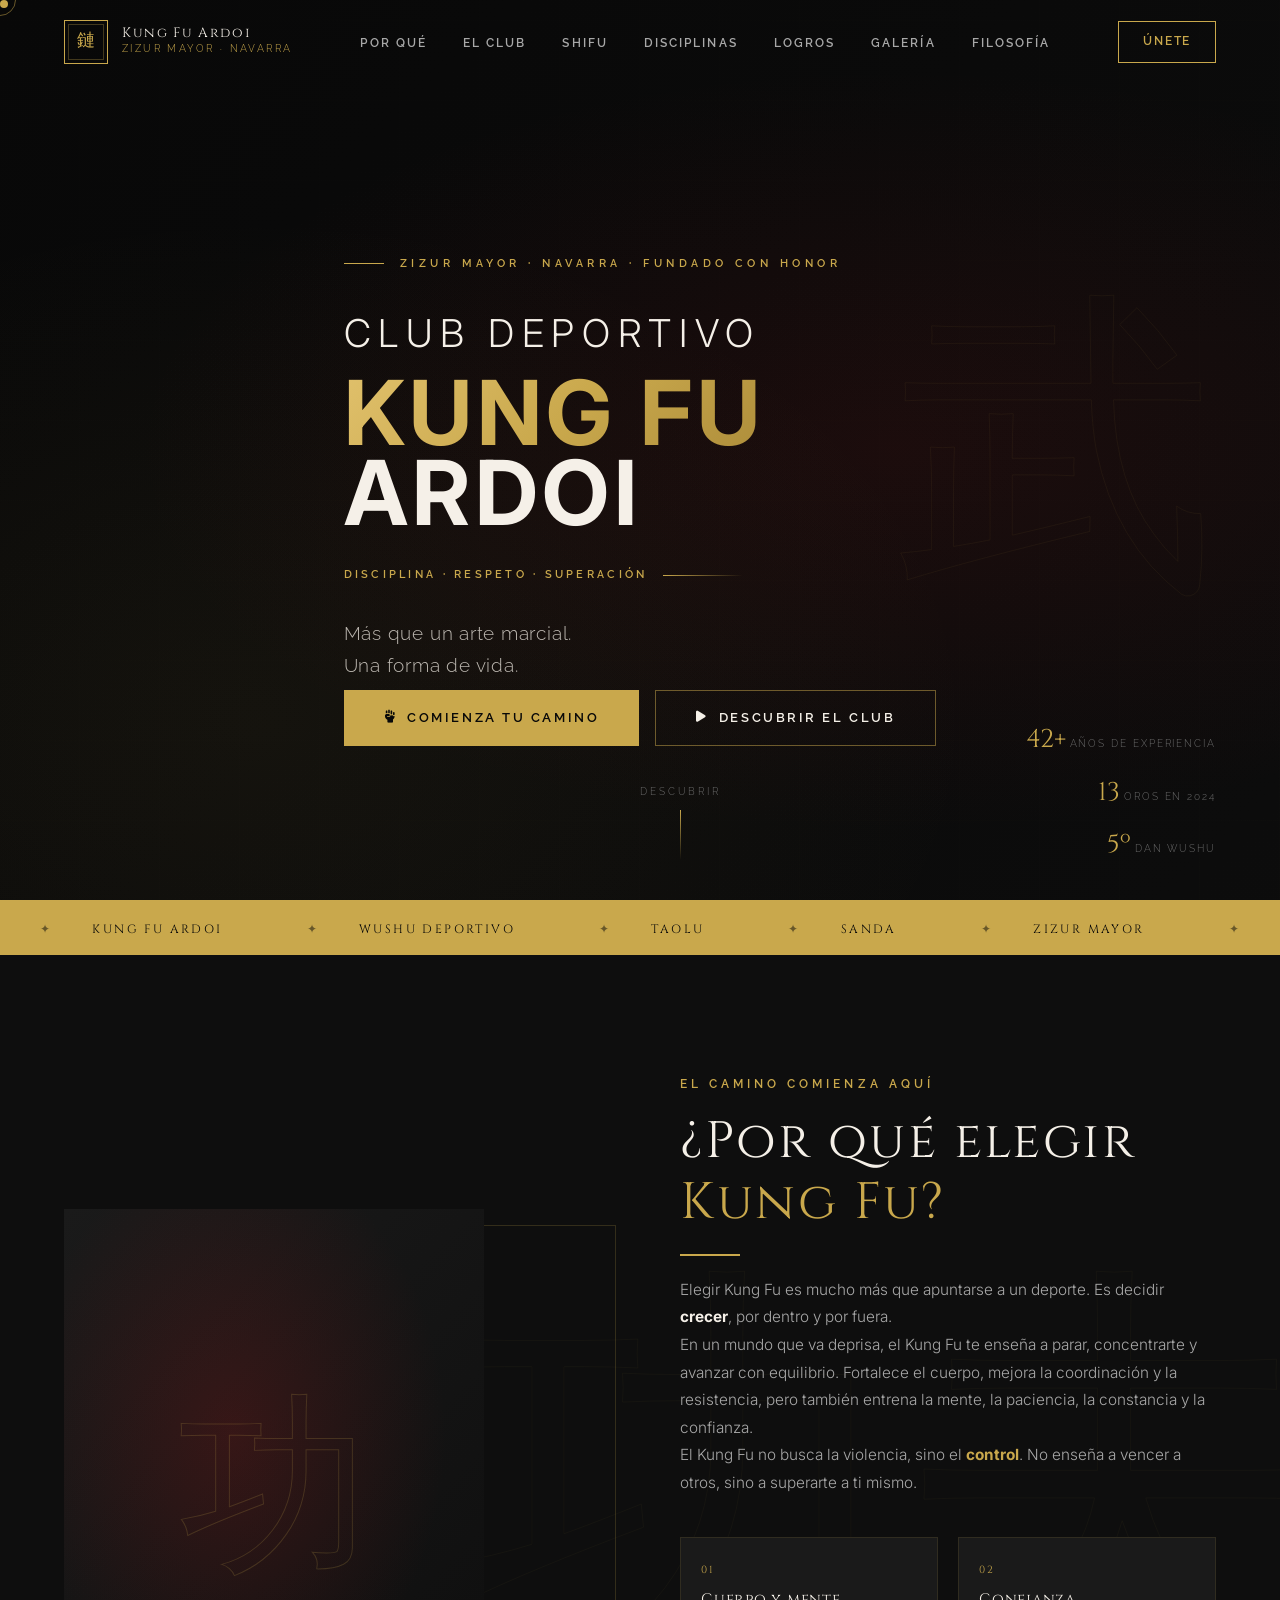
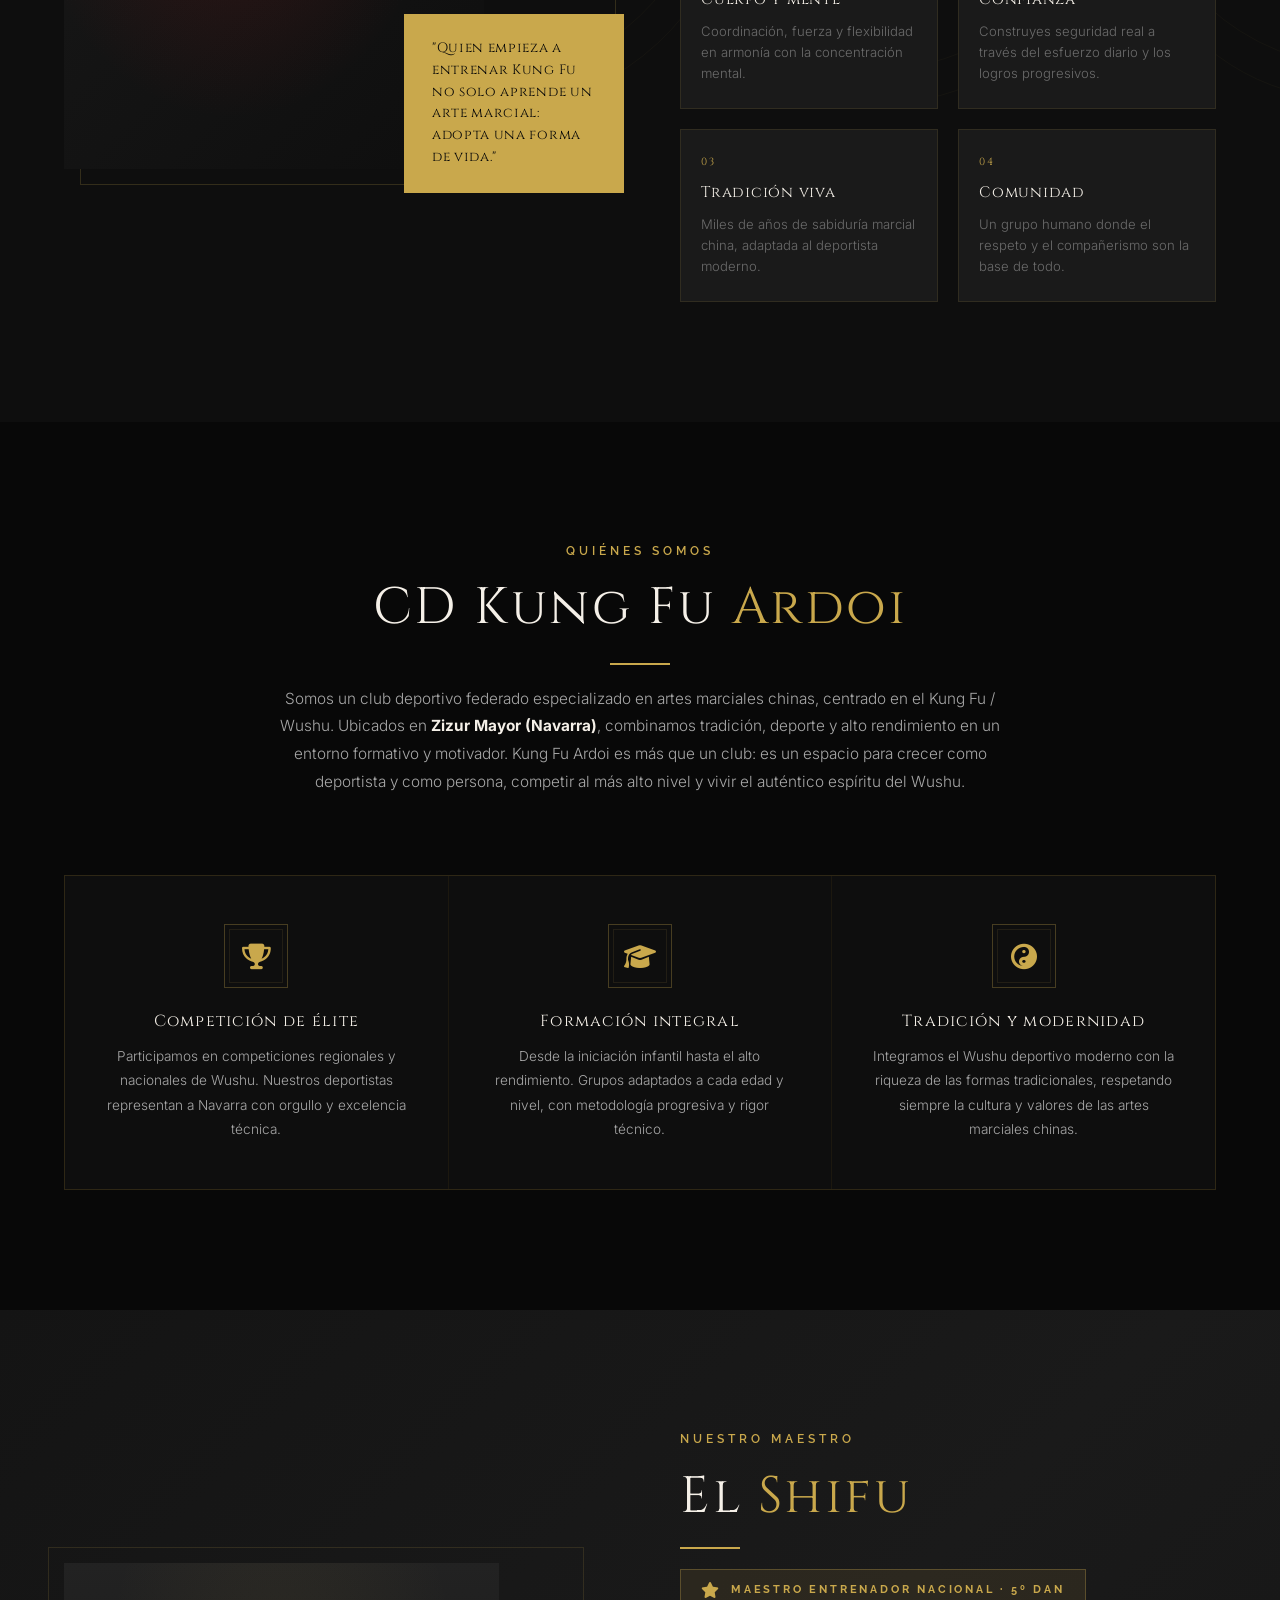
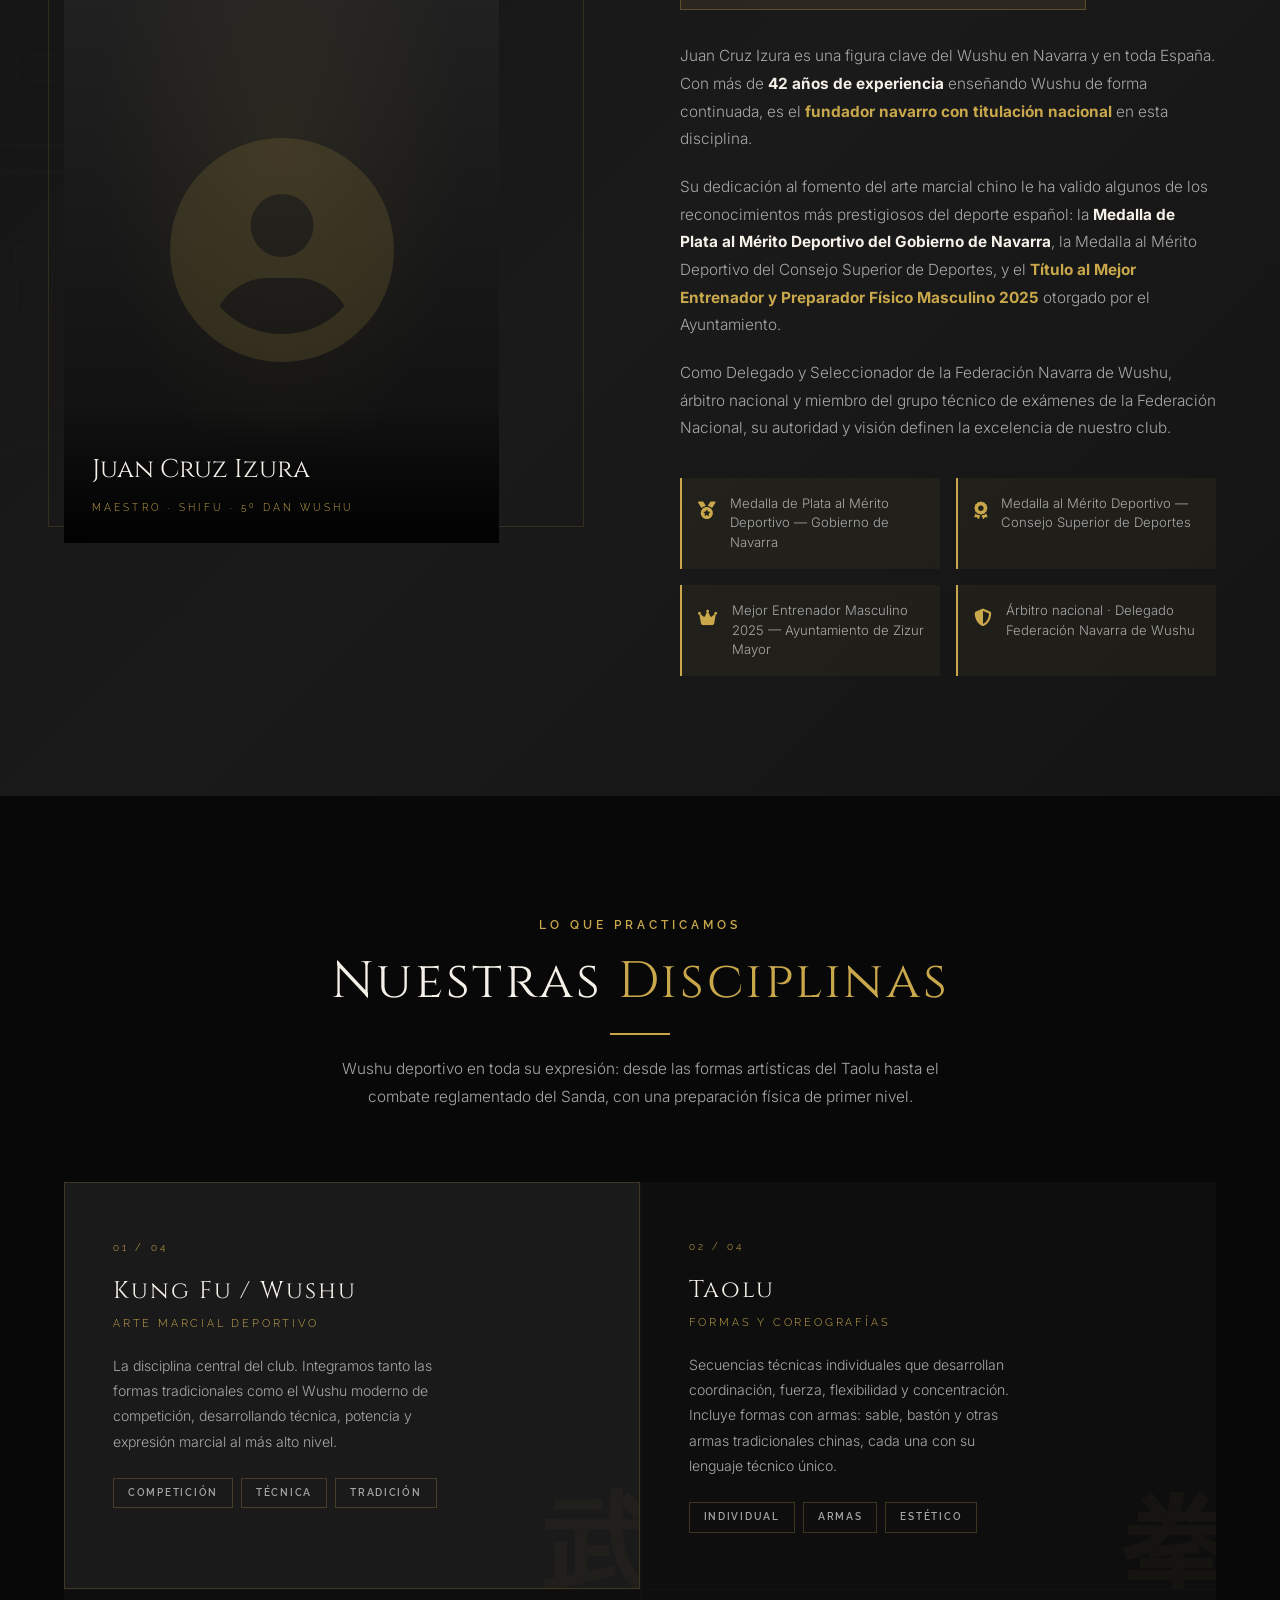
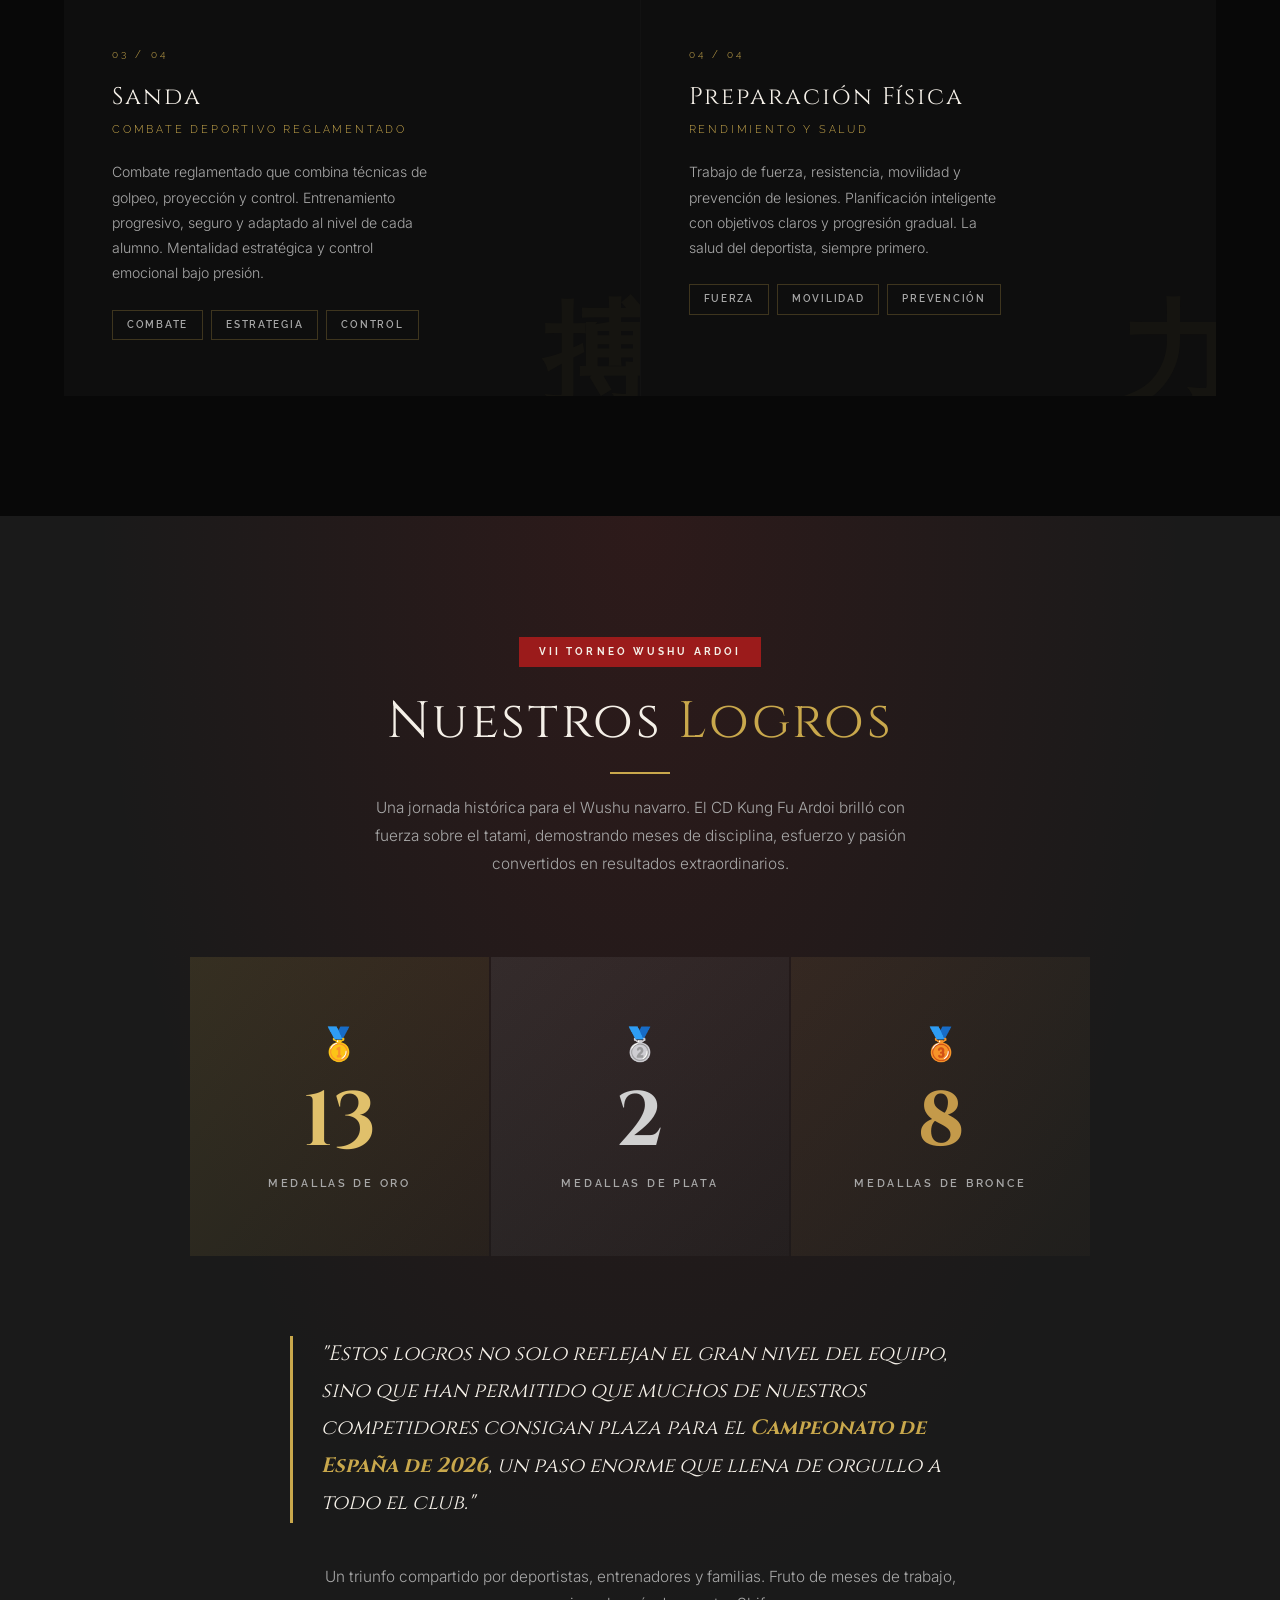
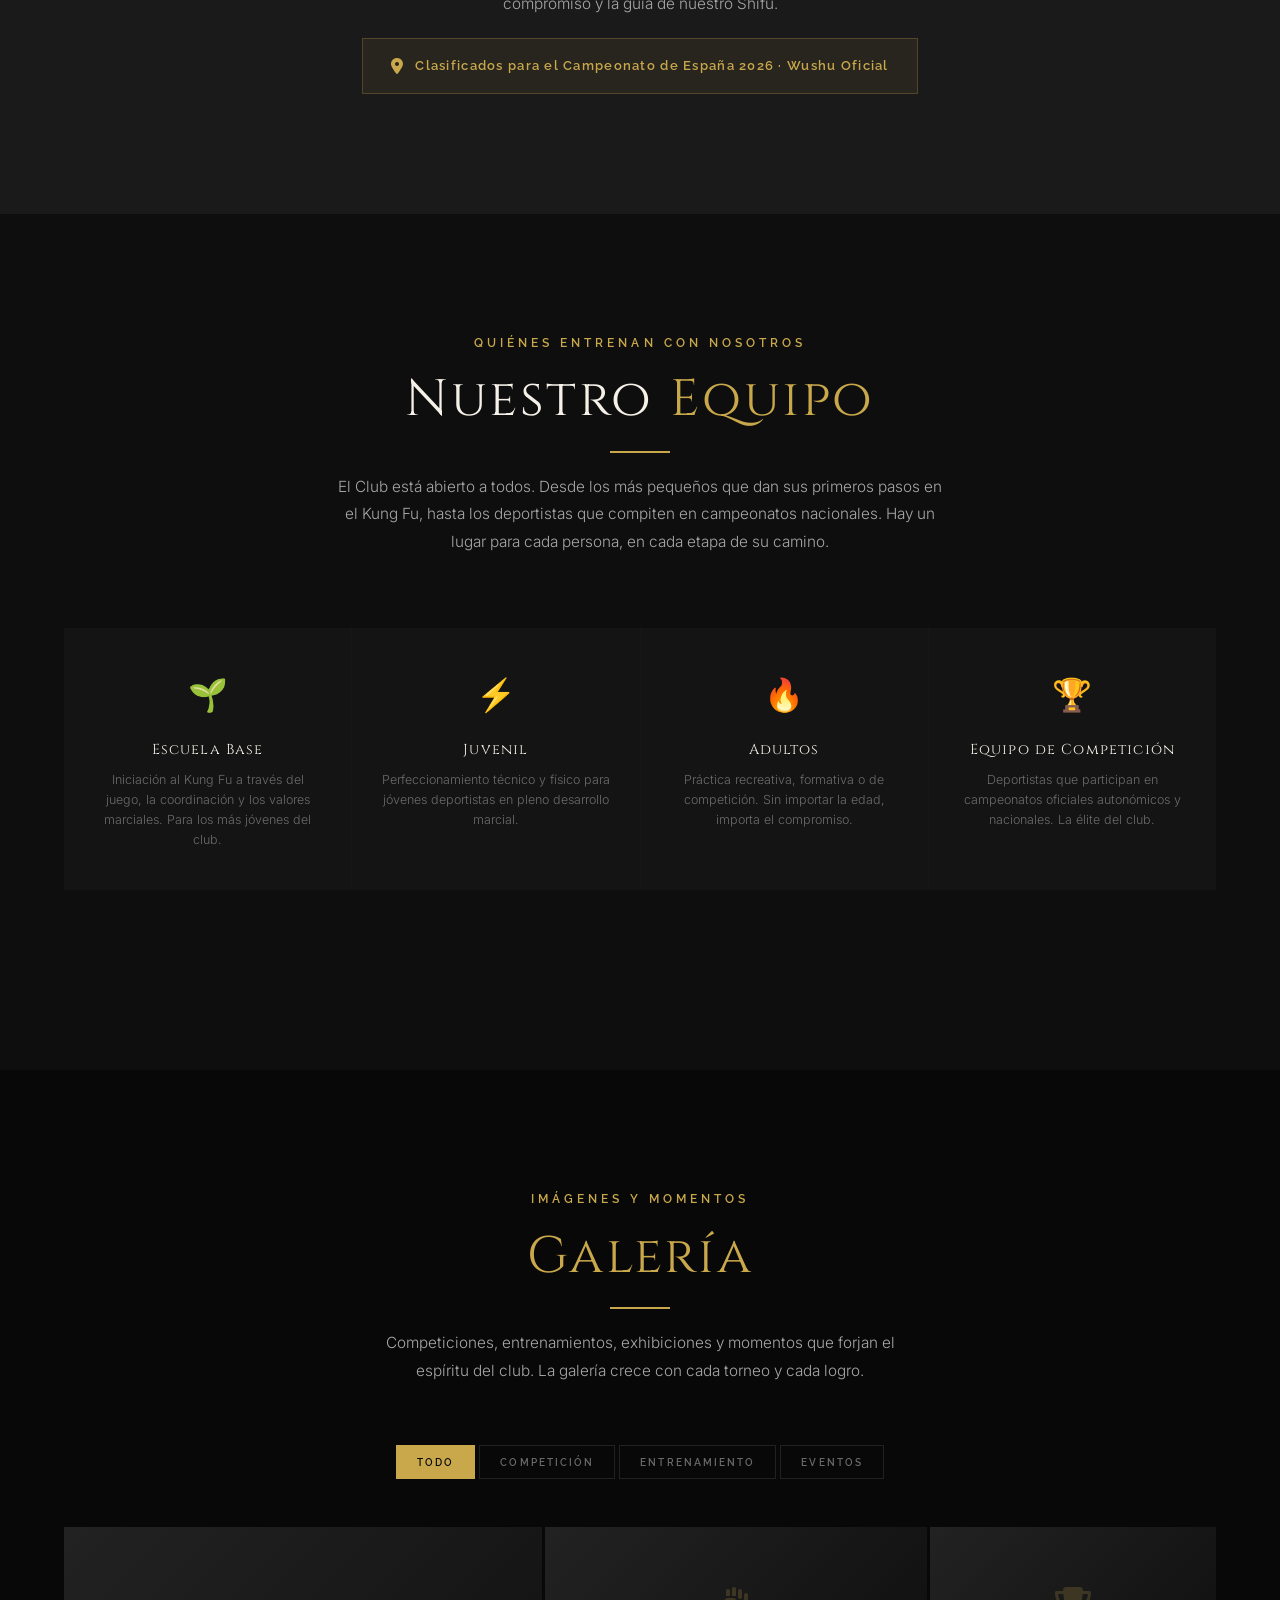
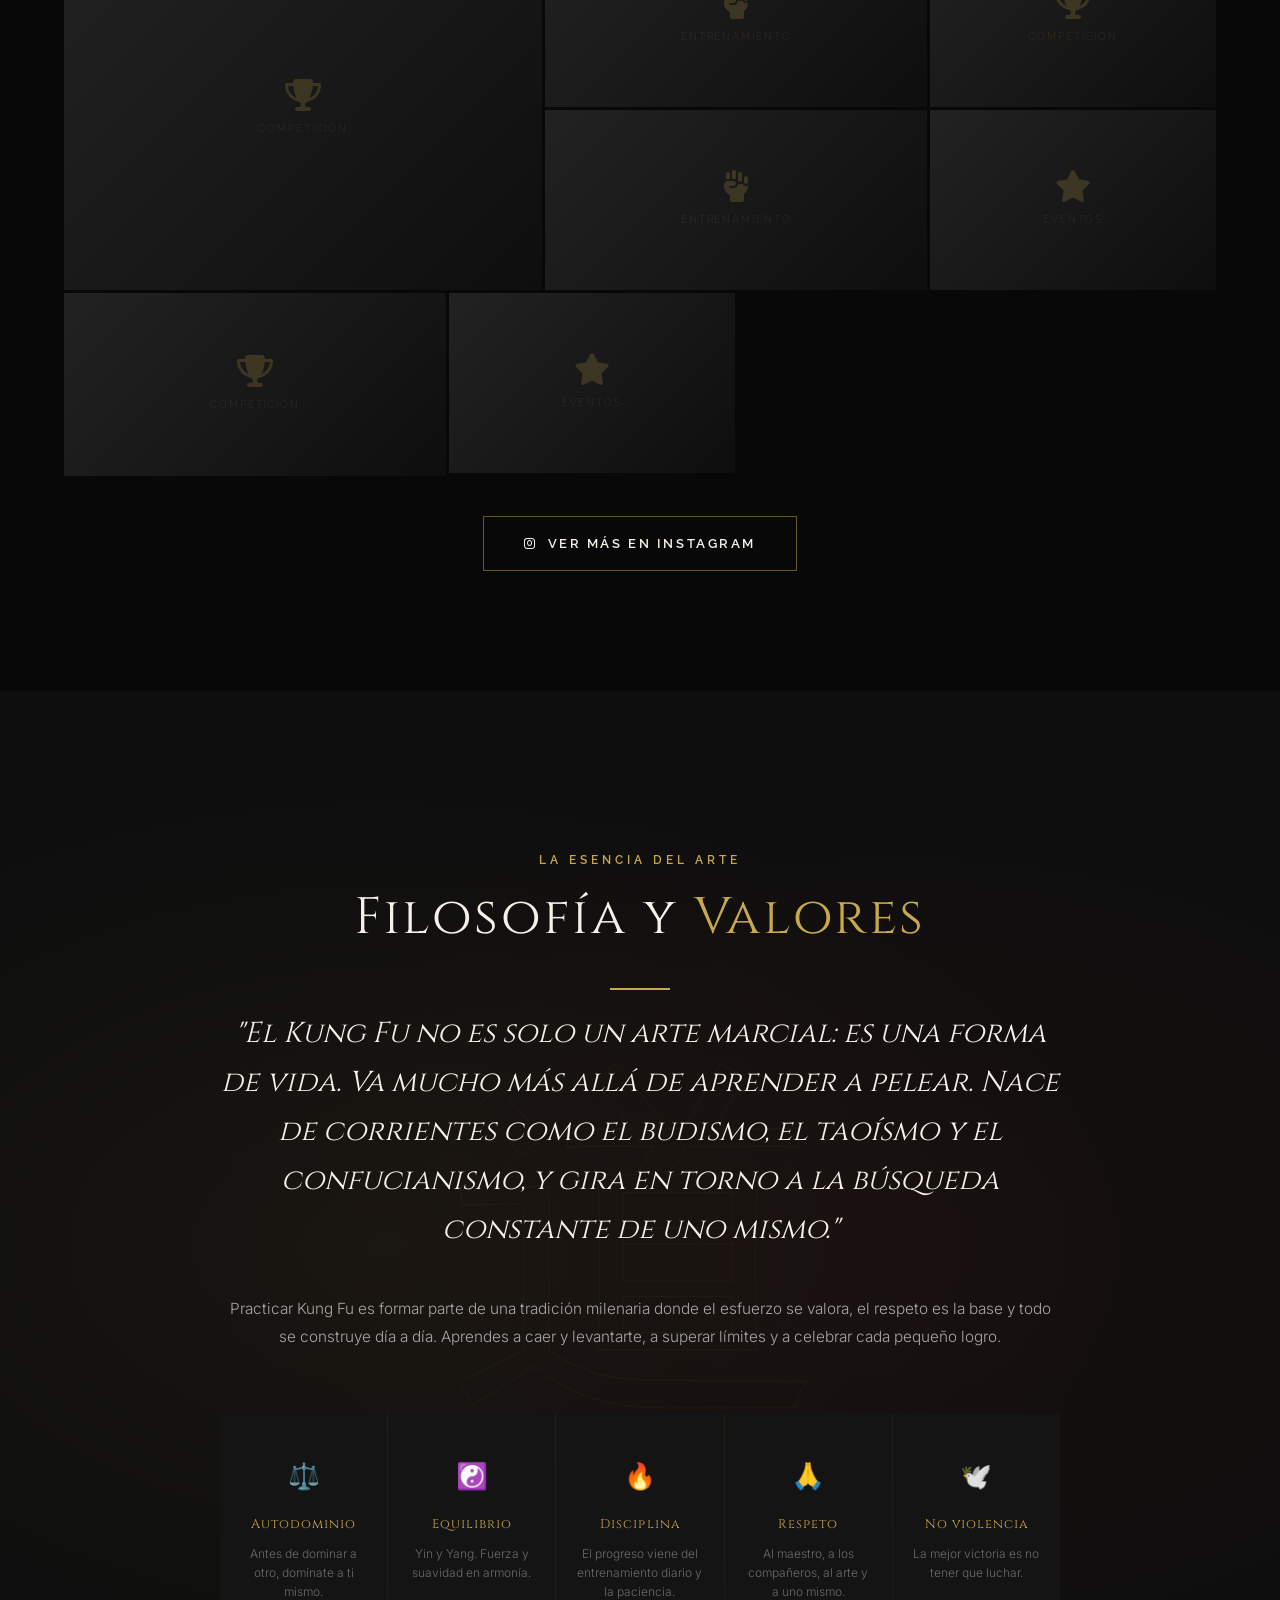
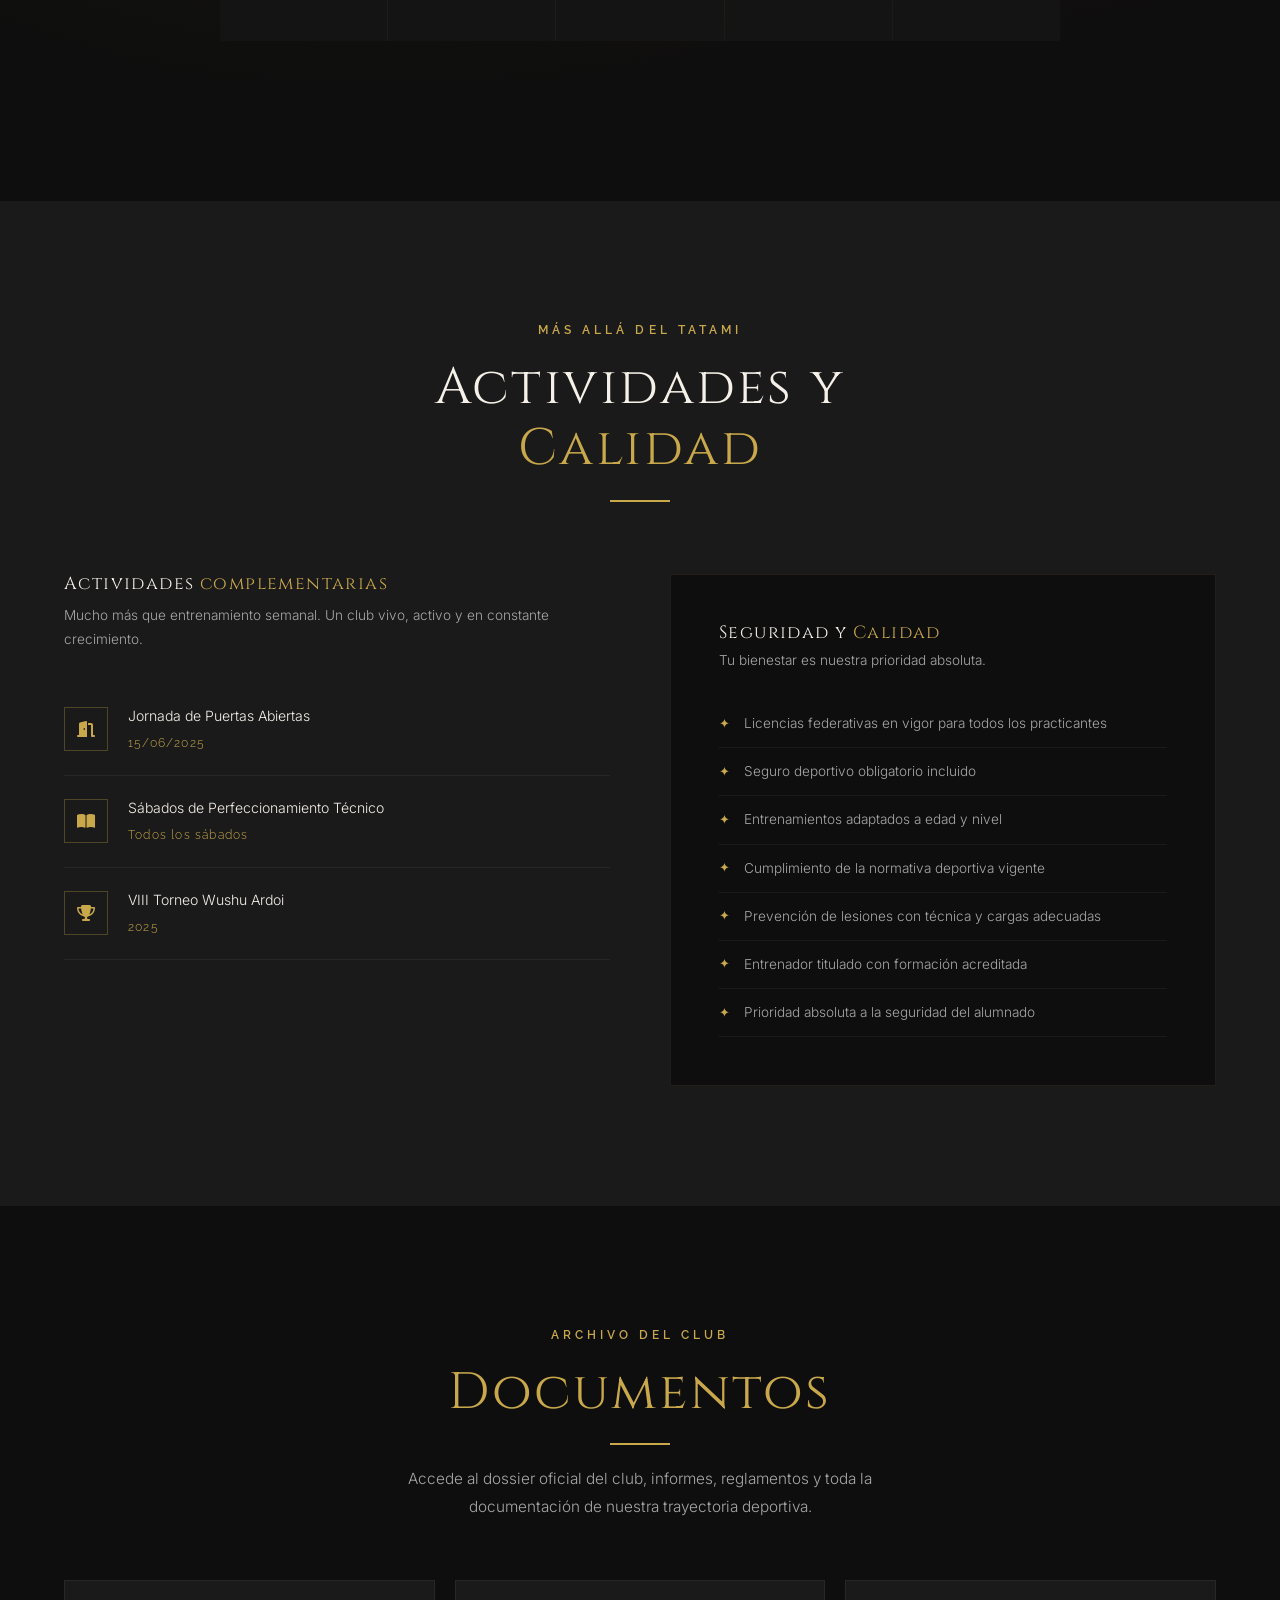
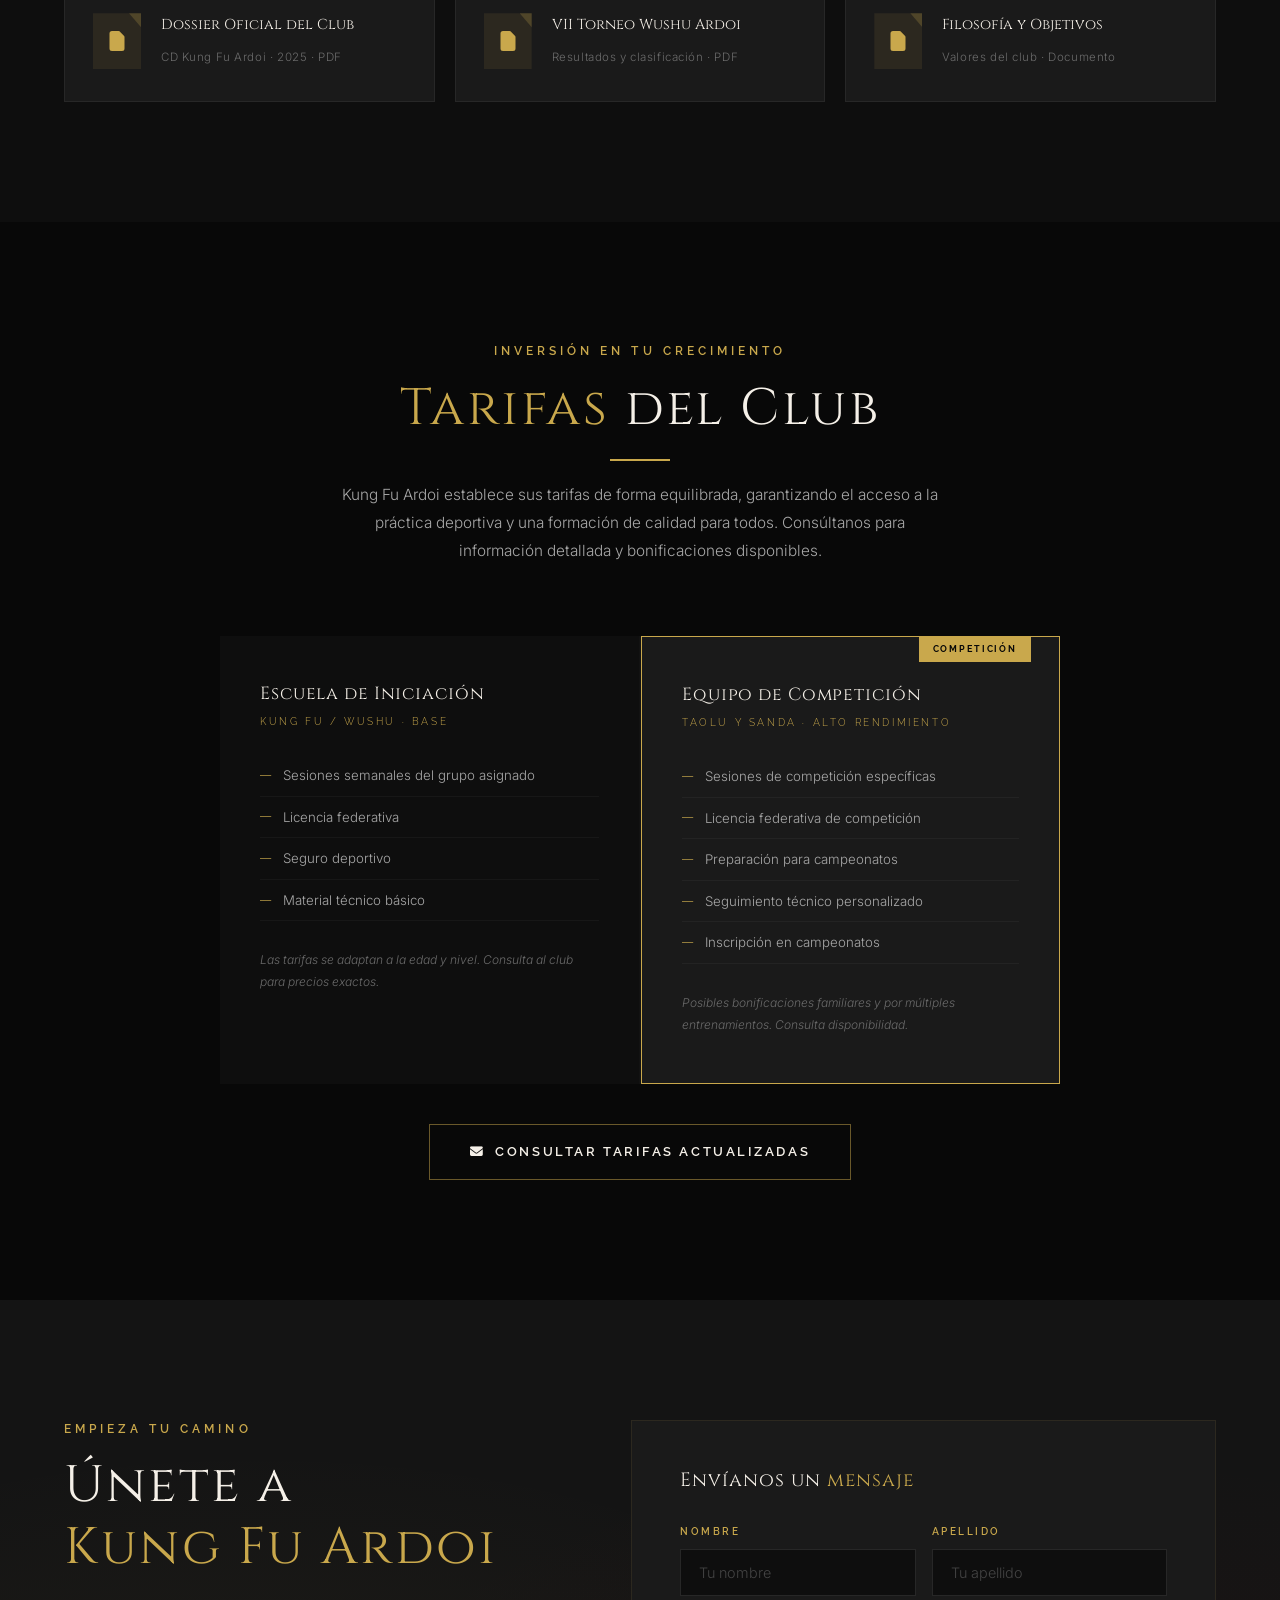
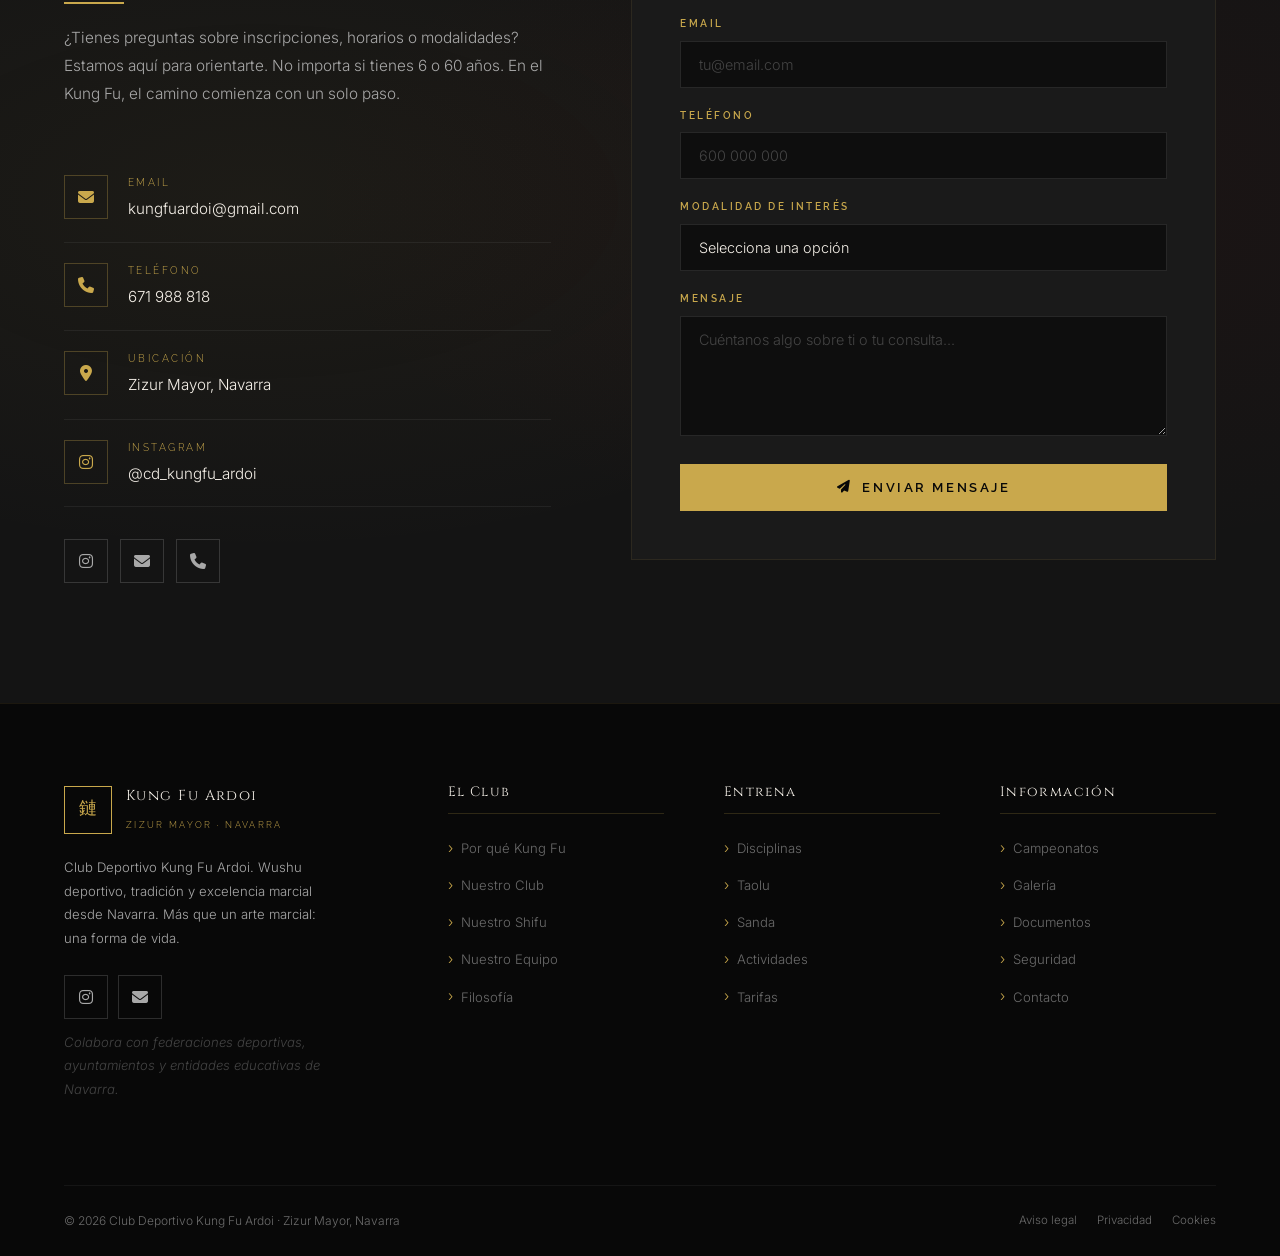
==== index.html @ 8b92653a "Sitio web oficial CD Kung Fu Ardoi — versión completa - Diseño premium dark luxury (negro/oro/rojo) " ====
<!DOCTYPE html>
<html lang="es">
<head>
  <meta charset="UTF-8" />
  <meta name="viewport" content="width=device-width, initial-scale=1.0" />

  <!-- SEO -->
  <title>Club Deportivo Kung Fu Ardoi — Zizur Mayor, Navarra</title>
  <meta name="description" content="Club Deportivo Kung Fu Ardoi. Wushu deportivo, Taolu y Sanda en Zizur Mayor, Navarra. Más que un arte marcial: una forma de vida. Disciplina, respeto y superación." />
  <meta name="keywords" content="Kung Fu, Wushu, Ardoi, Zizur Mayor, Navarra, Taolu, Sanda, artes marciales, club deportivo, Juan Cruz Izura" />
  <meta name="robots" content="index, follow" />
  <meta name="author" content="CD Kung Fu Ardoi" />

  <!-- Open Graph -->
  <meta property="og:type"        content="website" />
  <meta property="og:title"       content="Club Deportivo Kung Fu Ardoi — Disciplina. Respeto. Superación." />
  <meta property="og:description" content="El club de Wushu y Kung Fu de referencia en Navarra. Tradición, competición y excelencia marcial en Zizur Mayor." />
  <meta property="og:url"         content="https://www.kungfuardoi.com" />
  <meta property="og:site_name"   content="CD Kung Fu Ardoi" />

  <!-- Fuentes premium -->
  <link rel="preconnect" href="https://fonts.googleapis.com" />
  <link rel="preconnect" href="https://fonts.gstatic.com" crossorigin />
  <link href="https://fonts.googleapis.com/css2?family=Cinzel:wght@400;600;700&family=Inter:wght@200;300;400;500&family=Raleway:wght@300;400;500;600;700&display=swap" rel="stylesheet" />

  <!-- Iconos -->
  <link rel="stylesheet" href="https://cdnjs.cloudflare.com/ajax/libs/font-awesome/6.5.0/css/all.min.css" />

  <!-- Estilos -->
  <link rel="stylesheet" href="css/styles.css" />

  <!-- Netlify Identity (para CMS admin flotante) -->
  <script src="https://identity.netlify.com/v1/netlify-identity-widget.js" defer></script>

  <!-- Favicon inline SVG -->
  <link rel="icon" href="data:image/svg+xml,<svg xmlns='http://www.w3.org/2000/svg' viewBox='0 0 100 100'><text y='.9em' font-size='90'>🥋</text></svg>" />
</head>
<body>

<!-- ══════════════════════════════════════
     LOADER
══════════════════════════════════════ -->
<div id="page-loader">
  <div class="loader-logo">KUNG FU ARDOI</div>
  <div class="loader-bar-wrap">
    <div class="loader-bar"></div>
  </div>
</div>

<!-- Cursor personalizado -->
<div class="cursor"></div>
<div class="cursor-ring"></div>

<!-- ══════════════════════════════════════
     NAVEGACIÓN
══════════════════════════════════════ -->
<nav id="navbar" role="navigation" aria-label="Navegación principal">
  <div class="nav-inner">
    <!-- Logo -->
    <a href="#inicio" class="nav-logo" aria-label="Inicio — Club Deportivo Kung Fu Ardoi">
      <div class="nav-logo-icon">鏈</div>
      <div class="nav-logo-text">
        <span class="club-name">Kung Fu Ardoi</span>
        <span class="club-sub">Zizur Mayor · Navarra</span>
      </div>
    </a>

    <!-- Links escritorio -->
    <ul class="nav-links" role="list">
      <li><a href="#porque">Por qué</a></li>
      <li><a href="#club">El Club</a></li>
      <li><a href="#shifu">Shifu</a></li>
      <li><a href="#disciplinas">Disciplinas</a></li>
      <li><a href="#campeonatos">Logros</a></li>
      <li><a href="#galeria">Galería</a></li>
      <li><a href="#filosofia">Filosofía</a></li>
    </ul>

    <a href="#contacto" class="nav-cta">Únete</a>

    <!-- Hamburger móvil -->
    <button class="nav-hamburger" id="hamburger" aria-label="Abrir menú" aria-expanded="false">
      <span></span>
      <span></span>
      <span></span>
    </button>
  </div>
</nav>

<!-- Menú móvil -->
<div class="nav-mobile" id="mobile-nav" role="dialog" aria-modal="true" aria-label="Menú de navegación">
  <button class="nav-close" id="mobile-nav-close" aria-label="Cerrar menú">✕</button>
  <a href="#porque">Por qué Kung Fu</a>
  <a href="#club">Nuestro Club</a>
  <a href="#shifu">Nuestro Shifu</a>
  <a href="#disciplinas">Disciplinas</a>
  <a href="#campeonatos">Campeonatos</a>
  <a href="#equipo">Equipo</a>
  <a href="#galeria">Galería</a>
  <a href="#filosofia">Filosofía</a>
  <a href="#actividades">Actividades</a>
  <a href="#contacto">Contacto</a>
</div>

<!-- ══════════════════════════════════════
     HERO — SECCIÓN 1
══════════════════════════════════════ -->
<section id="inicio" aria-label="Sección de inicio">
  <div id="hero">
    <!-- Fondo cinematográfico -->
    <div class="hero-bg">
      <div class="hero-pattern"></div>
      <div class="hero-overlay"></div>
    </div>

    <!-- Kanji decorativo -->
    <div class="hero-kanji" aria-hidden="true">武</div>

    <!-- Contenido -->
    <div class="hero-content">
      <div class="hero-eyebrow">
        <div class="hero-eyebrow-line"></div>
        <span class="hero-eyebrow-text">Zizur Mayor · Navarra · Fundado con honor</span>
      </div>

      <div class="hero-title">
        <span class="hero-title-line1">Club Deportivo</span>
        <span class="hero-title-line2">Kung Fu</span>
        <span class="hero-title-line3">Ardoi</span>
      </div>

      <div class="hero-tagline">
        <div class="hero-divider">
          <span class="hero-divider-text" id="hero-lema">Disciplina · Respeto · Superación</span>
          <div class="hero-divider-line"></div>
        </div>
        <p id="hero-subtitulo">
          Más que un arte marcial.<br/>
          Una forma de vida.
        </p>
      </div>

      <div class="hero-actions">
        <a href="#contacto" class="btn btn-gold">
          <i class="fas fa-fist-raised" aria-hidden="true"></i>
          Comienza tu camino
        </a>
        <a href="#club" class="btn btn-outline">
          <i class="fas fa-play" aria-hidden="true"></i>
          Descubrir el club
        </a>
      </div>
    </div>

    <!-- Estadísticas hero -->
    <div class="hero-stats" aria-label="Estadísticas del club">
      <div class="hero-stat-item">
        <span class="hero-stat-num">42+</span>
        <span class="hero-stat-label">Años de experiencia</span>
      </div>
      <div class="hero-stat-item">
        <span class="hero-stat-num">13</span>
        <span class="hero-stat-label">Oros en 2024</span>
      </div>
      <div class="hero-stat-item">
        <span class="hero-stat-num">5º</span>
        <span class="hero-stat-label">DAN Wushu</span>
      </div>
    </div>

    <!-- Scroll cue -->
    <div class="hero-scroll" aria-hidden="true">
      <span class="hero-scroll-text">Descubrir</span>
      <div class="hero-scroll-line"></div>
    </div>
  </div>
</section>

<!-- ══════════════════════════════════════
     BANDA MARQUEE
══════════════════════════════════════ -->
<div class="marquee-band" aria-hidden="true">
  <div class="marquee-track">
    <span>Kung Fu Ardoi</span>
    <span>Wushu Deportivo</span>
    <span>Taolu</span>
    <span>Sanda</span>
    <span>Zizur Mayor</span>
    <span>Navarra</span>
    <span>Disciplina</span>
    <span>Respeto</span>
    <span>Superación</span>
    <span>13 Medallas de Oro</span>
    <span>Campeonato de España 2026</span>
    <span>42 Años de Maestría</span>
  </div>
</div>

<!-- ══════════════════════════════════════
     POR QUÉ KUNG FU — SECCIÓN 2
══════════════════════════════════════ -->
<section id="porque" aria-labelledby="porque-heading">
  <div class="container">
    <div class="porque-grid">

      <!-- Visual izquierda -->
      <div class="porque-visual reveal-left">
        <div class="porque-frame">
          <div class="porque-frame-inner">
            <div class="porque-symbol" aria-hidden="true">功</div>
          </div>
        </div>
        <div class="porque-frame-border" aria-hidden="true"></div>
        <div class="porque-quote">
          <p class="porque-quote-text">
            "Quien empieza a entrenar Kung Fu no solo aprende un arte marcial: adopta una forma de vida."
          </p>
        </div>
      </div>

      <!-- Contenido derecha -->
      <div class="porque-content">
        <span class="section-label reveal delay-1">El camino comienza aquí</span>
        <h2 id="porque-heading" class="reveal delay-1">
          ¿Por qué elegir<br/>
          <span class="gold">Kung Fu?</span>
        </h2>
        <span class="gold-line-left reveal delay-2"></span>

        <p class="reveal delay-2">
          Elegir Kung Fu es mucho más que apuntarse a un deporte.
          Es decidir <strong style="color:var(--white)">crecer</strong>, por dentro y por fuera.
        </p>
        <p class="reveal delay-3">
          En un mundo que va deprisa, el Kung Fu te enseña a parar, concentrarte y avanzar con
          equilibrio. Fortalece el cuerpo, mejora la coordinación y la resistencia, pero también entrena
          la mente, la paciencia, la constancia y la confianza.
        </p>
        <p class="reveal delay-3">
          El Kung Fu no busca la violencia, sino el <strong style="color:var(--gold)">control</strong>.
          No enseña a vencer a otros, sino a superarte a ti mismo.
        </p>

        <!-- Pilares -->
        <div class="porque-pillars">
          <div class="pillar-card reveal delay-1">
            <span class="pillar-number">01</span>
            <div class="pillar-title">Cuerpo y mente</div>
            <p class="pillar-text">Coordinación, fuerza y flexibilidad en armonía con la concentración mental.</p>
          </div>
          <div class="pillar-card reveal delay-2">
            <span class="pillar-number">02</span>
            <div class="pillar-title">Confianza</div>
            <p class="pillar-text">Construyes seguridad real a través del esfuerzo diario y los logros progresivos.</p>
          </div>
          <div class="pillar-card reveal delay-3">
            <span class="pillar-number">03</span>
            <div class="pillar-title">Tradición viva</div>
            <p class="pillar-text">Miles de años de sabiduría marcial china, adaptada al deportista moderno.</p>
          </div>
          <div class="pillar-card reveal delay-4">
            <span class="pillar-number">04</span>
            <div class="pillar-title">Comunidad</div>
            <p class="pillar-text">Un grupo humano donde el respeto y el compañerismo son la base de todo.</p>
          </div>
        </div>
      </div>

    </div>
  </div>
</section>

<!-- ══════════════════════════════════════
     NUESTRO CLUB — SECCIÓN 3
══════════════════════════════════════ -->
<section id="club" aria-labelledby="club-heading">
  <div class="container">
    <div class="club-intro text-center reveal">
      <span class="section-label">Quiénes somos</span>
      <h2 id="club-heading">
        CD Kung Fu <span class="gold">Ardoi</span>
      </h2>
      <span class="gold-line"></span>
      <p>
        Somos un club deportivo federado especializado en artes marciales chinas, centrado en el
        Kung Fu / Wushu. Ubicados en <strong style="color:var(--white)">Zizur Mayor (Navarra)</strong>,
        combinamos tradición, deporte y alto rendimiento en un entorno formativo y motivador.
        Kung Fu Ardoi es más que un club: es un espacio para crecer como deportista y como persona,
        competir al más alto nivel y vivir el auténtico espíritu del Wushu.
      </p>
    </div>

    <div class="club-features">
      <div class="club-feature reveal delay-1">
        <div class="club-feature-icon" aria-hidden="true">
          <i class="fas fa-trophy"></i>
        </div>
        <h3>Competición de élite</h3>
        <p>
          Participamos en competiciones regionales y nacionales de Wushu. Nuestros deportistas
          representan a Navarra con orgullo y excelencia técnica.
        </p>
      </div>
      <div class="club-feature reveal delay-2">
        <div class="club-feature-icon" aria-hidden="true">
          <i class="fas fa-graduation-cap"></i>
        </div>
        <h3>Formación integral</h3>
        <p>
          Desde la iniciación infantil hasta el alto rendimiento. Grupos adaptados a cada edad
          y nivel, con metodología progresiva y rigor técnico.
        </p>
      </div>
      <div class="club-feature reveal delay-3">
        <div class="club-feature-icon" aria-hidden="true">
          <i class="fas fa-yin-yang"></i>
        </div>
        <h3>Tradición y modernidad</h3>
        <p>
          Integramos el Wushu deportivo moderno con la riqueza de las formas tradicionales,
          respetando siempre la cultura y valores de las artes marciales chinas.
        </p>
      </div>
    </div>
  </div>
</section>

<!-- ══════════════════════════════════════
     NUESTRO SHIFU — SECCIÓN 4
══════════════════════════════════════ -->
<section id="shifu" aria-labelledby="shifu-heading">
  <div class="container">
    <div class="shifu-grid">

      <!-- Retrato -->
      <div class="shifu-portrait reveal-left">
        <div class="shifu-portrait-border" aria-hidden="true"></div>
        <div class="shifu-portrait-frame">
          <div class="shifu-portrait-frame-inner">
            <div class="shifu-silhouette" aria-hidden="true">
              <i class="fas fa-user-circle"></i>
            </div>
          </div>
          <!-- Espacio para foto real — reemplazar con <img src="assets/images/shifu.jpg" alt="Juan Cruz Izura"> -->
          <div class="shifu-portrait-label">
            <span class="shifu-portrait-name">Juan Cruz Izura</span>
            <span class="shifu-portrait-title">Maestro · Shifu · 5º DAN Wushu</span>
          </div>
        </div>
      </div>

      <!-- Contenido -->
      <div class="shifu-content reveal-right">
        <span class="section-label">Nuestro maestro</span>
        <h2 id="shifu-heading">
          El <span class="gold">Shifu</span>
        </h2>
        <span class="gold-line-left"></span>

        <div class="shifu-badge">
          <i class="fas fa-star" style="color:var(--gold)" aria-hidden="true"></i>
          <span class="shifu-badge-text">Maestro Entrenador Nacional · 5º DAN</span>
        </div>

        <p>
          Juan Cruz Izura es una figura clave del Wushu en Navarra y en toda España. Con más de
          <strong style="color:var(--white)">42 años de experiencia</strong> enseñando Wushu de forma
          continuada, es el <strong style="color:var(--gold)">fundador navarro con titulación nacional</strong>
          en esta disciplina.
        </p>
        <p>
          Su dedicación al fomento del arte marcial chino le ha valido algunos de los reconocimientos
          más prestigiosos del deporte español: la <strong style="color:var(--white)">Medalla de Plata
          al Mérito Deportivo del Gobierno de Navarra</strong>, la Medalla al Mérito Deportivo del
          Consejo Superior de Deportes, y el <strong style="color:var(--gold)">Título al Mejor
          Entrenador y Preparador Físico Masculino 2025</strong> otorgado por el Ayuntamiento.
        </p>
        <p>
          Como Delegado y Seleccionador de la Federación Navarra de Wushu, árbitro nacional y
          miembro del grupo técnico de exámenes de la Federación Nacional, su autoridad y visión
          definen la excelencia de nuestro club.
        </p>

        <!-- Logros -->
        <div class="shifu-achievements">
          <div class="shifu-ach reveal delay-1">
            <div class="shifu-ach-icon"><i class="fas fa-medal" aria-hidden="true"></i></div>
            <div class="shifu-ach-text">Medalla de Plata al Mérito Deportivo — Gobierno de Navarra</div>
          </div>
          <div class="shifu-ach reveal delay-2">
            <div class="shifu-ach-icon"><i class="fas fa-award" aria-hidden="true"></i></div>
            <div class="shifu-ach-text">Medalla al Mérito Deportivo — Consejo Superior de Deportes</div>
          </div>
          <div class="shifu-ach reveal delay-3">
            <div class="shifu-ach-icon"><i class="fas fa-crown" aria-hidden="true"></i></div>
            <div class="shifu-ach-text">Mejor Entrenador Masculino 2025 — Ayuntamiento de Zizur Mayor</div>
          </div>
          <div class="shifu-ach reveal delay-4">
            <div class="shifu-ach-icon"><i class="fas fa-shield-alt" aria-hidden="true"></i></div>
            <div class="shifu-ach-text">Árbitro nacional · Delegado Federación Navarra de Wushu</div>
          </div>
        </div>
      </div>

    </div>
  </div>
</section>

<!-- ══════════════════════════════════════
     DISCIPLINAS — SECCIÓN 5
══════════════════════════════════════ -->
<section id="disciplinas" aria-labelledby="disciplinas-heading">
  <div class="container">
    <div class="disciplinas-header">
      <span class="section-label reveal">Lo que practicamos</span>
      <h2 id="disciplinas-heading" class="reveal delay-1">
        Nuestras <span class="gold">Disciplinas</span>
      </h2>
      <span class="gold-line reveal delay-2"></span>
      <p class="reveal delay-2">
        Wushu deportivo en toda su expresión: desde las formas artísticas del Taolu
        hasta el combate reglamentado del Sanda, con una preparación física de primer nivel.
      </p>
    </div>

    <div class="disciplinas-grid">
      <!-- Kung Fu / Wushu -->
      <div class="disciplina-card featured reveal delay-1">
        <div class="disciplina-bg-text" aria-hidden="true">武</div>
        <span class="disciplina-number">01 / 04</span>
        <h3>Kung Fu / Wushu</h3>
        <span class="disciplina-sub">Arte marcial deportivo</span>
        <p>
          La disciplina central del club. Integramos tanto las formas tradicionales como el
          Wushu moderno de competición, desarrollando técnica, potencia y expresión marcial
          al más alto nivel.
        </p>
        <div class="disciplina-tags">
          <span class="tag">Competición</span>
          <span class="tag">Técnica</span>
          <span class="tag">Tradición</span>
        </div>
      </div>

      <!-- Taolu -->
      <div class="disciplina-card reveal delay-2">
        <div class="disciplina-bg-text" aria-hidden="true">拳</div>
        <span class="disciplina-number">02 / 04</span>
        <h3>Taolu</h3>
        <span class="disciplina-sub">Formas y coreografías</span>
        <p>
          Secuencias técnicas individuales que desarrollan coordinación, fuerza, flexibilidad y
          concentración. Incluye formas con armas: sable, bastón y otras armas tradicionales
          chinas, cada una con su lenguaje técnico único.
        </p>
        <div class="disciplina-tags">
          <span class="tag">Individual</span>
          <span class="tag">Armas</span>
          <span class="tag">Estético</span>
        </div>
      </div>

      <!-- Sanda -->
      <div class="disciplina-card reveal delay-1">
        <div class="disciplina-bg-text" aria-hidden="true">搏</div>
        <span class="disciplina-number">03 / 04</span>
        <h3>Sanda</h3>
        <span class="disciplina-sub">Combate deportivo reglamentado</span>
        <p>
          Combate reglamentado que combina técnicas de golpeo, proyección y control.
          Entrenamiento progresivo, seguro y adaptado al nivel de cada alumno.
          Mentalidad estratégica y control emocional bajo presión.
        </p>
        <div class="disciplina-tags">
          <span class="tag">Combate</span>
          <span class="tag">Estrategia</span>
          <span class="tag">Control</span>
        </div>
      </div>

      <!-- Preparación Física -->
      <div class="disciplina-card reveal delay-2">
        <div class="disciplina-bg-text" aria-hidden="true">力</div>
        <span class="disciplina-number">04 / 04</span>
        <h3>Preparación Física</h3>
        <span class="disciplina-sub">Rendimiento y salud</span>
        <p>
          Trabajo de fuerza, resistencia, movilidad y prevención de lesiones.
          Planificación inteligente con objetivos claros y progresión gradual.
          La salud del deportista, siempre primero.
        </p>
        <div class="disciplina-tags">
          <span class="tag">Fuerza</span>
          <span class="tag">Movilidad</span>
          <span class="tag">Prevención</span>
        </div>
      </div>

    </div>
  </div>
</section>

<!-- ══════════════════════════════════════
     CAMPEONATOS Y LOGROS — SECCIÓN 6
══════════════════════════════════════ -->
<section id="campeonatos" aria-labelledby="campeonatos-heading">
  <div class="container">
    <div class="camp-header">
      <div class="camp-title-badge reveal" id="campeonato-titulo">VII Torneo Wushu Ardoi</div>
      <h2 id="campeonatos-heading" class="reveal delay-1">
        Nuestros <span class="gold">Logros</span>
      </h2>
      <span class="gold-line reveal delay-2"></span>
      <p class="reveal delay-2" style="max-width:560px;margin:0 auto;">
        Una jornada histórica para el Wushu navarro. El CD Kung Fu Ardoi brilló
        con fuerza sobre el tatami, demostrando meses de disciplina, esfuerzo y pasión
        convertidos en resultados extraordinarios.
      </p>
    </div>

    <!-- Medallas animadas -->
    <div class="medals-showcase" role="region" aria-label="Medallero del VII Torneo Wushu Ardoi">
      <div class="medal-block gold-medal reveal delay-1">
        <span class="medal-symbol" aria-hidden="true">🥇</span>
        <span class="medal-number" id="gold-count" data-counter data-target="13">0</span>
        <span class="medal-label">Medallas de Oro</span>
      </div>
      <div class="medal-block silver-medal reveal delay-2">
        <span class="medal-symbol" aria-hidden="true">🥈</span>
        <span class="medal-number" id="silver-count" data-counter data-target="2">0</span>
        <span class="medal-label">Medallas de Plata</span>
      </div>
      <div class="medal-block bronze-medal reveal delay-3">
        <span class="medal-symbol" aria-hidden="true">🥉</span>
        <span class="medal-number" id="bronze-count" data-counter data-target="8">0</span>
        <span class="medal-label">Medallas de Bronce</span>
      </div>
    </div>

    <!-- Descripción -->
    <div class="camp-description reveal">
      <blockquote>
        "Estos logros no solo reflejan el gran nivel del equipo, sino que han permitido que
        muchos de nuestros competidores consigan plaza para el
        <strong style="color:var(--gold)">Campeonato de España de 2026</strong>,
        un paso enorme que llena de orgullo a todo el club."
      </blockquote>
      <p>
        Un triunfo compartido por deportistas, entrenadores y familias. Fruto de meses de
        trabajo, compromiso y la guía de nuestro Shifu.
      </p>
      <div class="camp-highlight reveal delay-2">
        <i class="fas fa-map-marker-alt" style="color:var(--gold)" aria-hidden="true"></i>
        <span class="camp-highlight-text">Clasificados para el Campeonato de España 2026 · Wushu Oficial</span>
      </div>
    </div>
  </div>
</section>

<!-- ══════════════════════════════════════
     ALUMNADO / EQUIPO — SECCIÓN 7
══════════════════════════════════════ -->
<section id="equipo" aria-labelledby="equipo-heading">
  <div class="container">
    <div class="equipo-header">
      <span class="section-label reveal">Quiénes entrenan con nosotros</span>
      <h2 id="equipo-heading" class="reveal delay-1">
        Nuestro <span class="gold">Equipo</span>
      </h2>
      <span class="gold-line reveal delay-2"></span>
      <p class="reveal delay-2">
        El Club está abierto a todos. Desde los más pequeños que dan sus primeros pasos
        en el Kung Fu, hasta los deportistas que compiten en campeonatos nacionales.
        Hay un lugar para cada persona, en cada etapa de su camino.
      </p>
    </div>

    <div class="equipo-categories">
      <div class="equipo-cat reveal delay-1">
        <span class="equipo-cat-icon" aria-hidden="true">🌱</span>
        <span class="equipo-cat-title">Escuela Base</span>
        <p class="equipo-cat-desc">
          Iniciación al Kung Fu a través del juego, la coordinación y los valores marciales.
          Para los más jóvenes del club.
        </p>
      </div>
      <div class="equipo-cat reveal delay-2">
        <span class="equipo-cat-icon" aria-hidden="true">⚡</span>
        <span class="equipo-cat-title">Juvenil</span>
        <p class="equipo-cat-desc">
          Perfeccionamiento técnico y físico para jóvenes deportistas en pleno
          desarrollo marcial.
        </p>
      </div>
      <div class="equipo-cat reveal delay-3">
        <span class="equipo-cat-icon" aria-hidden="true">🔥</span>
        <span class="equipo-cat-title">Adultos</span>
        <p class="equipo-cat-desc">
          Práctica recreativa, formativa o de competición. Sin importar la edad,
          importa el compromiso.
        </p>
      </div>
      <div class="equipo-cat reveal delay-4">
        <span class="equipo-cat-icon" aria-hidden="true">🏆</span>
        <span class="equipo-cat-title">Equipo de Competición</span>
        <p class="equipo-cat-desc">
          Deportistas que participan en campeonatos oficiales autonómicos y nacionales.
          La élite del club.
        </p>
      </div>
    </div>
  </div>
</section>

<!-- ══════════════════════════════════════
     GALERÍA — SECCIÓN 8
══════════════════════════════════════ -->
<section id="galeria" aria-labelledby="galeria-heading">
  <div class="container">
    <div class="galeria-header">
      <span class="section-label reveal">Imágenes y momentos</span>
      <h2 id="galeria-heading" class="reveal delay-1">
        <span class="gold">Galería</span>
      </h2>
      <span class="gold-line reveal delay-2"></span>
      <p class="reveal delay-2">
        Competiciones, entrenamientos, exhibiciones y momentos que forjan el espíritu
        del club. La galería crece con cada torneo y cada logro.
      </p>
    </div>

    <!-- Filtros -->
    <div class="galeria-filter" role="group" aria-label="Filtrar galería">
      <button class="filter-btn active" data-filter="todo">Todo</button>
      <button class="filter-btn" data-filter="competicion">Competición</button>
      <button class="filter-btn" data-filter="entrenamiento">Entrenamiento</button>
      <button class="filter-btn" data-filter="eventos">Eventos</button>
    </div>

    <!-- Grid — Populated dynamically from content/galeria.json via js/cms-loader.js -->
    <div class="galeria-grid reveal" id="galeria-grid">
      <!-- Placeholders estáticos (visible mientras carga el CMS o sin servidor) -->
      <div class="galeria-item" data-cat="competicion" tabindex="0" role="button" aria-label="Foto de competición 1">
        <div class="galeria-item-inner">
          <div class="galeria-placeholder">
            <i class="fas fa-trophy" aria-hidden="true"></i>
            <span>Competición</span>
          </div>
        </div>
        <div class="galeria-item-overlay">
          <span class="galeria-item-label">VII Torneo Wushu Ardoi</span>
        </div>
      </div>
      <div class="galeria-item" data-cat="entrenamiento" tabindex="0" role="button" aria-label="Foto de entrenamiento 1">
        <div class="galeria-item-inner">
          <div class="galeria-placeholder">
            <i class="fas fa-dumbbell" aria-hidden="true"></i>
            <span>Entrenamiento</span>
          </div>
        </div>
        <div class="galeria-item-overlay">
          <span class="galeria-item-label">Entrenamiento Taolu</span>
        </div>
      </div>
      <div class="galeria-item" data-cat="competicion" tabindex="0" role="button" aria-label="Foto de competición 2">
        <div class="galeria-item-inner">
          <div class="galeria-placeholder">
            <i class="fas fa-medal" aria-hidden="true"></i>
            <span>Medallas</span>
          </div>
        </div>
        <div class="galeria-item-overlay">
          <span class="galeria-item-label">Podio campeonato</span>
        </div>
      </div>
      <div class="galeria-item" data-cat="entrenamiento" tabindex="0" role="button" aria-label="Foto de entrenamiento 2">
        <div class="galeria-item-inner">
          <div class="galeria-placeholder">
            <i class="fas fa-fist-raised" aria-hidden="true"></i>
            <span>Sanda</span>
          </div>
        </div>
        <div class="galeria-item-overlay">
          <span class="galeria-item-label">Combate Sanda</span>
        </div>
      </div>
      <div class="galeria-item" data-cat="eventos" tabindex="0" role="button" aria-label="Foto de evento 1">
        <div class="galeria-item-inner">
          <div class="galeria-placeholder">
            <i class="fas fa-star" aria-hidden="true"></i>
            <span>Exhibición</span>
          </div>
        </div>
        <div class="galeria-item-overlay">
          <span class="galeria-item-label">Exhibición cultural</span>
        </div>
      </div>
      <div class="galeria-item" data-cat="competicion" tabindex="0" role="button" aria-label="Foto de competición 3">
        <div class="galeria-item-inner">
          <div class="galeria-placeholder">
            <i class="fas fa-flag" aria-hidden="true"></i>
            <span>Navarra</span>
          </div>
        </div>
        <div class="galeria-item-overlay">
          <span class="galeria-item-label">Campeonato regional</span>
        </div>
      </div>
      <div class="galeria-item" data-cat="eventos" tabindex="0" role="button" aria-label="Foto de evento 2">
        <div class="galeria-item-inner">
          <div class="galeria-placeholder">
            <i class="fas fa-users" aria-hidden="true"></i>
            <span>Equipo</span>
          </div>
        </div>
        <div class="galeria-item-overlay">
          <span class="galeria-item-label">Equipo Kung Fu Ardoi</span>
        </div>
      </div>
    </div>

    <div style="text-align:center;margin-top:40px" class="reveal">
      <a href="https://www.instagram.com/cd_kungfu_ardoi" target="_blank" rel="noopener noreferrer" class="btn btn-outline">
        <i class="fab fa-instagram" aria-hidden="true"></i>
        Ver más en Instagram
      </a>
    </div>
  </div>
</section>

<!-- ══════════════════════════════════════
     FILOSOFÍA — SECCIÓN 9
══════════════════════════════════════ -->
<section id="filosofia" aria-labelledby="filosofia-heading">
  <div class="filosofia-bg" aria-hidden="true"></div>
  <div class="filosofia-kanji" aria-hidden="true">道</div>

  <div class="container">
    <div class="filosofia-content">
      <span class="section-label reveal">La esencia del arte</span>
      <h2 id="filosofia-heading" class="reveal delay-1">
        Filosofía y <span class="gold">Valores</span>
      </h2>
      <span class="gold-line reveal delay-2"></span>

      <p class="filosofia-main-quote reveal delay-2">
        "El Kung Fu no es solo un arte marcial: es una forma de vida. Va mucho más allá
        de aprender a pelear. Nace de corrientes como el budismo, el taoísmo y el
        confucianismo, y gira en torno a la búsqueda constante de uno mismo."
      </p>

      <p class="reveal delay-3">
        Practicar Kung Fu es formar parte de una tradición milenaria donde el esfuerzo se valora,
        el respeto es la base y todo se construye día a día. Aprendes a caer y levantarte,
        a superar límites y a celebrar cada pequeño logro.
      </p>

      <!-- Los 5 pilares filosóficos -->
      <div class="filosofia-pillars" role="list">
        <div class="fil-pillar reveal delay-1" role="listitem">
          <span class="fil-pillar-icon" aria-hidden="true">⚖️</span>
          <span class="fil-pillar-name">Autodominio</span>
          <p class="fil-pillar-desc">Antes de dominar a otro, domínate a ti mismo.</p>
        </div>
        <div class="fil-pillar reveal delay-2" role="listitem">
          <span class="fil-pillar-icon" aria-hidden="true">☯️</span>
          <span class="fil-pillar-name">Equilibrio</span>
          <p class="fil-pillar-desc">Yin y Yang. Fuerza y suavidad en armonía.</p>
        </div>
        <div class="fil-pillar reveal delay-3" role="listitem">
          <span class="fil-pillar-icon" aria-hidden="true">🔥</span>
          <span class="fil-pillar-name">Disciplina</span>
          <p class="fil-pillar-desc">El progreso viene del entrenamiento diario y la paciencia.</p>
        </div>
        <div class="fil-pillar reveal delay-4" role="listitem">
          <span class="fil-pillar-icon" aria-hidden="true">🙏</span>
          <span class="fil-pillar-name">Respeto</span>
          <p class="fil-pillar-desc">Al maestro, a los compañeros, al arte y a uno mismo.</p>
        </div>
        <div class="fil-pillar reveal delay-4" role="listitem">
          <span class="fil-pillar-icon" aria-hidden="true">🕊️</span>
          <span class="fil-pillar-name">No violencia</span>
          <p class="fil-pillar-desc">La mejor victoria es no tener que luchar.</p>
        </div>
      </div>
    </div>
  </div>
</section>

<!-- ══════════════════════════════════════
     ACTIVIDADES Y SEGURIDAD — SECCIÓN 10
══════════════════════════════════════ -->
<section id="actividades" aria-labelledby="actividades-heading">
  <div class="container">
    <div style="text-align:center;max-width:580px;margin:0 auto 72px">
      <span class="section-label reveal">Más allá del tatami</span>
      <h2 id="actividades-heading" class="reveal delay-1">
        Actividades y <span class="gold">Calidad</span>
      </h2>
      <span class="gold-line reveal delay-2"></span>
    </div>

    <div class="actividades-grid">

      <!-- Actividades complementarias -->
      <div class="reveal-left">
        <h3 style="font-family:var(--font-head);font-size:1.1rem;color:var(--white);margin-bottom:8px;letter-spacing:0.08em;">
          Actividades <span class="gold">complementarias</span>
        </h3>
        <p style="font-size:0.85rem;margin-bottom:32px">Mucho más que entrenamiento semanal. Un club vivo, activo y en constante crecimiento.</p>
        <ul class="actividades-list" role="list" id="eventos-list">
          <li class="actividad-item">
            <div class="actividad-icon" aria-hidden="true"><i class="fas fa-star"></i></div>
            <span class="actividad-text">Exhibiciones culturales y deportivas</span>
          </li>
          <li class="actividad-item">
            <div class="actividad-icon" aria-hidden="true"><i class="fas fa-book-open"></i></div>
            <span class="actividad-text">Cursos técnicos específicos de Wushu</span>
          </li>
          <li class="actividad-item">
            <div class="actividad-icon" aria-hidden="true"><i class="fas fa-calendar-alt"></i></div>
            <span class="actividad-text">Sábados de perfeccionamiento técnico</span>
          </li>
          <li class="actividad-item">
            <div class="actividad-icon" aria-hidden="true"><i class="fas fa-bolt"></i></div>
            <span class="actividad-text">Actividades especiales y colaboraciones</span>
          </li>
          <li class="actividad-item">
            <div class="actividad-icon" aria-hidden="true"><i class="fas fa-door-open"></i></div>
            <span class="actividad-text">Jornada de puertas abiertas — ven y prueba</span>
          </li>
          <li class="actividad-item">
            <div class="actividad-icon" aria-hidden="true"><i class="fas fa-trophy"></i></div>
            <span class="actividad-text">Organización del Torneo Wushu Ardoi</span>
          </li>
        </ul>
      </div>

      <!-- Seguridad y calidad -->
      <div class="actividades-seguridad reveal-right">
        <h3 style="font-family:var(--font-head);font-size:1.1rem;color:var(--white);margin-bottom:4px;letter-spacing:0.08em;">
          Seguridad y <span class="gold">Calidad</span>
        </h3>
        <p style="font-size:0.85rem;margin-bottom:0">Tu bienestar es nuestra prioridad absoluta.</p>
        <ul class="seguridad-list" role="list">
          <li class="seguridad-item">
            <span class="seguridad-check" aria-hidden="true">✦</span>
            Licencias federativas en vigor para todos los practicantes
          </li>
          <li class="seguridad-item">
            <span class="seguridad-check" aria-hidden="true">✦</span>
            Seguro deportivo obligatorio incluido
          </li>
          <li class="seguridad-item">
            <span class="seguridad-check" aria-hidden="true">✦</span>
            Entrenamientos adaptados a edad y nivel
          </li>
          <li class="seguridad-item">
            <span class="seguridad-check" aria-hidden="true">✦</span>
            Cumplimiento de la normativa deportiva vigente
          </li>
          <li class="seguridad-item">
            <span class="seguridad-check" aria-hidden="true">✦</span>
            Prevención de lesiones con técnica y cargas adecuadas
          </li>
          <li class="seguridad-item">
            <span class="seguridad-check" aria-hidden="true">✦</span>
            Entrenador titulado con formación acreditada
          </li>
          <li class="seguridad-item">
            <span class="seguridad-check" aria-hidden="true">✦</span>
            Prioridad absoluta a la seguridad del alumnado
          </li>
        </ul>
      </div>

    </div>
  </div>
</section>

<!-- ══════════════════════════════════════
     DOCUMENTOS — SECCIÓN 11
══════════════════════════════════════ -->
<section id="documentos" aria-labelledby="documentos-heading">
  <div class="container">
    <div class="documentos-header">
      <span class="section-label reveal">Archivo del club</span>
      <h2 id="documentos-heading" class="reveal delay-1">
        <span class="gold">Documentos</span>
      </h2>
      <span class="gold-line reveal delay-2"></span>
      <p class="reveal delay-2">
        Accede al dossier oficial del club, informes, reglamentos y toda la documentación
        de nuestra trayectoria deportiva.
      </p>
    </div>

    <div class="doc-grid">
      <div class="doc-card reveal delay-1" role="article" tabindex="0" aria-label="Dossier oficial del club">
        <div class="doc-icon">
          <svg xmlns="http://www.w3.org/2000/svg" width="20" height="20" fill="currentColor" viewBox="0 0 16 16" aria-hidden="true">
            <path d="M4 0h5.293A1 1 0 0 1 10 .293L13.707 4a1 1 0 0 1 .293.707V14a2 2 0 0 1-2 2H4a2 2 0 0 1-2-2V2a2 2 0 0 1 2-2z"/>
          </svg>
        </div>
        <div class="doc-info">
          <span class="doc-title">Dossier Oficial del Club</span>
          <span class="doc-meta">CD Kung Fu Ardoi · 2025 · PDF</span>
        </div>
      </div>
      <div class="doc-card reveal delay-2" role="article" tabindex="0" aria-label="Reglamento VII Torneo Wushu">
        <div class="doc-icon">
          <svg xmlns="http://www.w3.org/2000/svg" width="20" height="20" fill="currentColor" viewBox="0 0 16 16" aria-hidden="true">
            <path d="M4 0h5.293A1 1 0 0 1 10 .293L13.707 4a1 1 0 0 1 .293.707V14a2 2 0 0 1-2 2H4a2 2 0 0 1-2-2V2a2 2 0 0 1 2-2z"/>
          </svg>
        </div>
        <div class="doc-info">
          <span class="doc-title">VII Torneo Wushu Ardoi</span>
          <span class="doc-meta">Resultados y clasificación · PDF</span>
        </div>
      </div>
      <div class="doc-card reveal delay-3" role="article" tabindex="0" aria-label="Filosofía y valores del club">
        <div class="doc-icon">
          <svg xmlns="http://www.w3.org/2000/svg" width="20" height="20" fill="currentColor" viewBox="0 0 16 16" aria-hidden="true">
            <path d="M4 0h5.293A1 1 0 0 1 10 .293L13.707 4a1 1 0 0 1 .293.707V14a2 2 0 0 1-2 2H4a2 2 0 0 1-2-2V2a2 2 0 0 1 2-2z"/>
          </svg>
        </div>
        <div class="doc-info">
          <span class="doc-title">Filosofía y Objetivos</span>
          <span class="doc-meta">Valores del club · Documento</span>
        </div>
      </div>
    </div>
  </div>
</section>

<!-- ══════════════════════════════════════
     TARIFAS — SECCIÓN 12
══════════════════════════════════════ -->
<section id="tarifas" aria-labelledby="tarifas-heading">
  <div class="container">
    <div class="tarifas-header">
      <span class="section-label reveal">Inversión en tu crecimiento</span>
      <h2 id="tarifas-heading" class="reveal delay-1">
        <span class="gold">Tarifas</span> del Club
      </h2>
      <span class="gold-line reveal delay-2"></span>
      <p class="reveal delay-2">
        Kung Fu Ardoi establece sus tarifas de forma equilibrada, garantizando el acceso
        a la práctica deportiva y una formación de calidad para todos.
        Consúltanos para información detallada y bonificaciones disponibles.
      </p>
    </div>

    <div class="tarifas-grid">
      <div class="tarifa-card reveal delay-1">
        <h3>Escuela de Iniciación</h3>
        <span class="tarifa-level">Kung Fu / Wushu · Base</span>
        <ul class="tarifa-includes">
          <li>Sesiones semanales del grupo asignado</li>
          <li>Licencia federativa</li>
          <li>Seguro deportivo</li>
          <li>Material técnico básico</li>
        </ul>
        <p class="tarifa-note">Las tarifas se adaptan a la edad y nivel. Consulta al club para precios exactos.</p>
      </div>
      <div class="tarifa-card featured reveal delay-2">
        <div class="tarifa-featured-badge">Competición</div>
        <h3>Equipo de Competición</h3>
        <span class="tarifa-level">Taolu y Sanda · Alto rendimiento</span>
        <ul class="tarifa-includes">
          <li>Sesiones de competición específicas</li>
          <li>Licencia federativa de competición</li>
          <li>Preparación para campeonatos</li>
          <li>Seguimiento técnico personalizado</li>
          <li>Inscripción en campeonatos</li>
        </ul>
        <p class="tarifa-note">Posibles bonificaciones familiares y por múltiples entrenamientos. Consulta disponibilidad.</p>
      </div>
    </div>

    <div style="text-align:center;margin-top:40px" class="reveal">
      <a href="#contacto" class="btn btn-outline">
        <i class="fas fa-envelope" aria-hidden="true"></i>
        Consultar tarifas actualizadas
      </a>
    </div>
  </div>
</section>

<!-- ══════════════════════════════════════
     CONTACTO — SECCIÓN 13
══════════════════════════════════════ -->
<section id="contacto" aria-labelledby="contacto-heading">
  <div class="container">
    <div class="contacto-grid">

      <!-- Info -->
      <div class="contacto-info reveal-left">
        <span class="section-label">Empieza tu camino</span>
        <h2 id="contacto-heading">
          Únete a<br/>
          <span class="gold">Kung Fu Ardoi</span>
        </h2>
        <span class="gold-line-left"></span>
        <p>
          ¿Tienes preguntas sobre inscripciones, horarios o modalidades?
          Estamos aquí para orientarte. No importa si tienes 6 o 60 años.
          En el Kung Fu, el camino comienza con un solo paso.
        </p>

        <div class="contacto-details">
          <div class="contacto-detail">
            <div class="contacto-detail-icon" aria-hidden="true">
              <i class="fas fa-envelope"></i>
            </div>
            <div>
              <span class="contacto-detail-label">Email</span>
              <a href="mailto:kungfuardoi@gmail.com" class="contacto-detail-value"
                 style="color:var(--white);text-decoration:none;display:block;"
                 aria-label="Enviar email a Kung Fu Ardoi"
                 data-cms-email>
                kungfuardoi@gmail.com
              </a>
            </div>
          </div>
          <div class="contacto-detail">
            <div class="contacto-detail-icon" aria-hidden="true">
              <i class="fas fa-phone"></i>
            </div>
            <div>
              <span class="contacto-detail-label">Teléfono</span>
              <a href="tel:+34671988818" class="contacto-detail-value"
                 style="color:var(--white);text-decoration:none;display:block;"
                 aria-label="Llamar a Kung Fu Ardoi">
                671 988 818
              </a>
            </div>
          </div>
          <div class="contacto-detail">
            <div class="contacto-detail-icon" aria-hidden="true">
              <i class="fas fa-map-marker-alt"></i>
            </div>
            <div>
              <span class="contacto-detail-label">Ubicación</span>
              <span class="contacto-detail-value">Zizur Mayor, Navarra</span>
            </div>
          </div>
          <div class="contacto-detail">
            <div class="contacto-detail-icon" aria-hidden="true">
              <i class="fab fa-instagram"></i>
            </div>
            <div>
              <span class="contacto-detail-label">Instagram</span>
              <a href="https://www.instagram.com/cd_kungfu_ardoi" target="_blank" rel="noopener noreferrer"
                 class="contacto-detail-value"
                 style="color:var(--white);text-decoration:none;display:block;"
                 aria-label="Seguir a Kung Fu Ardoi en Instagram">
                @cd_kungfu_ardoi
              </a>
            </div>
          </div>
        </div>

        <!-- Redes sociales -->
        <div class="contacto-social">
          <a href="https://www.instagram.com/cd_kungfu_ardoi" target="_blank" rel="noopener noreferrer"
             class="social-link" aria-label="Instagram de Kung Fu Ardoi">
            <i class="fab fa-instagram" aria-hidden="true"></i>
          </a>
          <a href="mailto:kungfuardoi@gmail.com" class="social-link" aria-label="Email de Kung Fu Ardoi">
            <i class="fas fa-envelope" aria-hidden="true"></i>
          </a>
          <a href="tel:+34671988818" class="social-link" aria-label="Teléfono de Kung Fu Ardoi">
            <i class="fas fa-phone" aria-hidden="true"></i>
          </a>
        </div>
      </div>

      <!-- Formulario -->
      <div class="reveal-right">
        <div class="contacto-form-wrap">
          <h3>Envíanos un <span class="gold">mensaje</span></h3>

          <form id="contact-form" novalidate>
            <div class="form-row">
              <div class="form-group">
                <label for="nombre">Nombre</label>
                <input type="text" id="nombre" name="nombre" placeholder="Tu nombre" required autocomplete="given-name" />
              </div>
              <div class="form-group">
                <label for="apellido">Apellido</label>
                <input type="text" id="apellido" name="apellido" placeholder="Tu apellido" required autocomplete="family-name" />
              </div>
            </div>
            <div class="form-group">
              <label for="email">Email</label>
              <input type="email" id="email" name="email" placeholder="tu@email.com" required autocomplete="email" />
            </div>
            <div class="form-group">
              <label for="telefono">Teléfono</label>
              <input type="tel" id="telefono" name="telefono" placeholder="600 000 000" autocomplete="tel" />
            </div>
            <div class="form-group">
              <label for="modalidad">Modalidad de interés</label>
              <select id="modalidad" name="modalidad">
                <option value="">Selecciona una opción</option>
                <option value="iniciacion">Escuela de iniciación (infantil)</option>
                <option value="juvenil">Grupo juvenil</option>
                <option value="adultos">Adultos</option>
                <option value="competicion">Equipo de competición</option>
                <option value="informacion">Solo información general</option>
              </select>
            </div>
            <div class="form-group">
              <label for="mensaje">Mensaje</label>
              <textarea id="mensaje" name="mensaje" placeholder="Cuéntanos algo sobre ti o tu consulta..."></textarea>
            </div>
            <button type="submit" class="btn btn-gold btn-submit" style="width:100%;justify-content:center;">
              <i class="fas fa-paper-plane" aria-hidden="true"></i>
              Enviar mensaje
            </button>
          </form>
        </div>
      </div>

    </div>
  </div>
</section>

<!-- ══════════════════════════════════════
     FOOTER — SECCIÓN 14
══════════════════════════════════════ -->
<footer id="footer" role="contentinfo">
  <div class="container">
    <div class="footer-main">

      <!-- Marca -->
      <div class="footer-brand">
        <a href="#inicio" class="footer-brand-logo" aria-label="Inicio — Club Deportivo Kung Fu Ardoi">
          <div class="footer-brand-icon" aria-hidden="true">鏈</div>
          <div>
            <span style="font-family:var(--font-head);font-size:0.9rem;color:var(--white);letter-spacing:0.1em;display:block;">Kung Fu Ardoi</span>
            <span style="font-family:var(--font-accent);font-size:0.58rem;color:var(--gold);letter-spacing:0.25em;text-transform:uppercase;">Zizur Mayor · Navarra</span>
          </div>
        </a>
        <p>
          Club Deportivo Kung Fu Ardoi. Wushu deportivo, tradición y excelencia marcial
          desde Navarra. Más que un arte marcial: una forma de vida.
        </p>
        <div style="display:flex;gap:10px">
          <a href="https://www.instagram.com/cd_kungfu_ardoi" target="_blank" rel="noopener noreferrer"
             class="social-link" aria-label="Instagram">
            <i class="fab fa-instagram" aria-hidden="true"></i>
          </a>
          <a href="mailto:kungfuardoi@gmail.com" class="social-link" aria-label="Email">
            <i class="fas fa-envelope" aria-hidden="true"></i>
          </a>
        </div>
        <p class="footer-colabs">Colabora con federaciones deportivas, ayuntamientos y entidades educativas de Navarra.</p>
      </div>

      <!-- Nav: El Club -->
      <div class="footer-col">
        <h4>El Club</h4>
        <ul class="footer-links" role="list">
          <li><a href="#porque">Por qué Kung Fu</a></li>
          <li><a href="#club">Nuestro Club</a></li>
          <li><a href="#shifu">Nuestro Shifu</a></li>
          <li><a href="#equipo">Nuestro Equipo</a></li>
          <li><a href="#filosofia">Filosofía</a></li>
        </ul>
      </div>

      <!-- Nav: Entrena -->
      <div class="footer-col">
        <h4>Entrena</h4>
        <ul class="footer-links" role="list">
          <li><a href="#disciplinas">Disciplinas</a></li>
          <li><a href="#disciplinas">Taolu</a></li>
          <li><a href="#disciplinas">Sanda</a></li>
          <li><a href="#actividades">Actividades</a></li>
          <li><a href="#tarifas">Tarifas</a></li>
        </ul>
      </div>

      <!-- Nav: Info -->
      <div class="footer-col">
        <h4>Información</h4>
        <ul class="footer-links" role="list">
          <li><a href="#campeonatos">Campeonatos</a></li>
          <li><a href="#galeria">Galería</a></li>
          <li><a href="#documentos">Documentos</a></li>
          <li><a href="#actividades">Seguridad</a></li>
          <li><a href="#contacto">Contacto</a></li>
        </ul>
      </div>

    </div>

    <!-- Footer bottom -->
    <div class="footer-bottom">
      <p class="footer-copy">
        © <span id="year"></span> Club Deportivo Kung Fu Ardoi · Zizur Mayor, Navarra
      </p>
      <div class="footer-legal">
        <a href="#">Aviso legal</a>
        <a href="#">Privacidad</a>
        <a href="#">Cookies</a>
      </div>
    </div>
  </div>
</footer>

<!-- Botón flotante de administración (solo visible para admins en Netlify) -->
<a href="/admin/" id="admin-btn" class="admin-fab" title="Panel de administración"
   aria-label="Acceder al panel de administración del club"
   style="display:none">
  <i class="fas fa-pen" aria-hidden="true"></i>
</a>

<!-- JavaScript principal -->
<script src="js/main.js"></script>
<!-- CMS Loader — contenido dinámico desde content/*.json -->
<script src="js/cms-loader.js"></script>
<script>
  // Año actual en footer
  document.getElementById('year').textContent = new Date().getFullYear();

  // Mostrar botón admin solo si hay sesión de Netlify Identity activa
  if (window.netlifyIdentity) {
    window.netlifyIdentity.on('login', () => {
      document.getElementById('admin-btn').style.display = 'flex';
    });
    const user = window.netlifyIdentity.currentUser();
    if (user) document.getElementById('admin-btn').style.display = 'flex';
  }
</script>

</body>
</html>
---- css/styles.css ----
/* ============================================================
   CLUB DEPORTIVO KUNG FU ARDOI — ESTILOS PREMIUM
   Diseño: dark luxury + gold + cinematic martial arts
   ============================================================ */

/* ── RESET & BASE ── */
*, *::before, *::after {
  box-sizing: border-box;
  margin: 0;
  padding: 0;
}

:root {
  --black:        #080808;
  --dark:         #0e0e0e;
  --dark-alt:     #141414;
  --charcoal:     #1a1a1a;
  --charcoal-mid: #222222;
  --charcoal-lt:  #2d2d2d;
  --gray:         #444444;
  --gray-lt:      #6b6b6b;
  --silver:       #a8a8a8;
  --white:        #f5f0e8;
  --white-pure:   #ffffff;

  --gold:         #c9a84c;
  --gold-lt:      #e0c06b;
  --gold-dk:      #9a7a2e;
  --gold-glow:    rgba(201,168,76,0.15);

  --red:          #9b1b1b;
  --red-lt:       #c0282b;
  --red-glow:     rgba(155,27,27,0.2);

  --font-head:    'Cinzel', 'Playfair Display', serif;
  --font-body:    'Inter', 'Helvetica Neue', sans-serif;
  --font-accent:  'Raleway', sans-serif;

  --section-pad:  120px 0;
  --container:    1280px;
  --radius:       4px;
  --radius-lg:    12px;

  --transition:   0.4s cubic-bezier(0.25, 0.46, 0.45, 0.94);
  --transition-slow: 0.8s cubic-bezier(0.25, 0.46, 0.45, 0.94);
}

html {
  scroll-behavior: smooth;
  font-size: 16px;
}

body {
  background-color: var(--black);
  color: var(--white);
  font-family: var(--font-body);
  font-weight: 300;
  line-height: 1.7;
  overflow-x: hidden;
  -webkit-font-smoothing: antialiased;
}

/* Scrollbar personalizado */
::-webkit-scrollbar { width: 4px; }
::-webkit-scrollbar-track { background: var(--dark); }
::-webkit-scrollbar-thumb { background: var(--gold); border-radius: 2px; }

/* ── TIPOGRAFÍA ── */
h1, h2, h3, h4 {
  font-family: var(--font-head);
  font-weight: 400;
  letter-spacing: 0.05em;
  line-height: 1.2;
}

h1 { font-size: clamp(2.8rem, 6vw, 5.5rem); }
h2 { font-size: clamp(2rem, 4vw, 3.2rem); }
h3 { font-size: clamp(1.3rem, 2.5vw, 1.8rem); }

p {
  font-family: var(--font-body);
  font-weight: 300;
  font-size: clamp(0.95rem, 1.2vw, 1.05rem);
  color: var(--silver);
  line-height: 1.8;
}

.container {
  max-width: var(--container);
  margin: 0 auto;
  padding: 0 clamp(20px, 5vw, 80px);
}

/* ── UTILIDADES ── */
.gold         { color: var(--gold); }
.gold-line    { display: block; width: 60px; height: 2px; background: var(--gold); margin: 20px auto; }
.gold-line-left { display: block; width: 60px; height: 2px; background: var(--gold); margin: 20px 0; }
.red-accent   { color: var(--red-lt); }
.text-center  { text-align: center; }
.section-label {
  font-family: var(--font-accent);
  font-size: 0.72rem;
  font-weight: 600;
  letter-spacing: 0.35em;
  text-transform: uppercase;
  color: var(--gold);
  display: block;
  margin-bottom: 16px;
}

/* Reveal animations */
.reveal {
  opacity: 0;
  transform: translateY(40px);
  transition: opacity 0.9s ease, transform 0.9s ease;
}
.reveal.visible {
  opacity: 1;
  transform: translateY(0);
}
.reveal-left {
  opacity: 0;
  transform: translateX(-50px);
  transition: opacity 0.9s ease, transform 0.9s ease;
}
.reveal-left.visible {
  opacity: 1;
  transform: translateX(0);
}
.reveal-right {
  opacity: 0;
  transform: translateX(50px);
  transition: opacity 0.9s ease, transform 0.9s ease;
}
.reveal-right.visible {
  opacity: 1;
  transform: translateX(0);
}
.delay-1 { transition-delay: 0.15s; }
.delay-2 { transition-delay: 0.3s; }
.delay-3 { transition-delay: 0.45s; }
.delay-4 { transition-delay: 0.6s; }

/* ── BOTONES ── */
.btn {
  display: inline-flex;
  align-items: center;
  gap: 10px;
  padding: 16px 40px;
  font-family: var(--font-accent);
  font-size: 0.8rem;
  font-weight: 600;
  letter-spacing: 0.2em;
  text-transform: uppercase;
  text-decoration: none;
  border: none;
  cursor: pointer;
  transition: var(--transition);
  position: relative;
  overflow: hidden;
}

.btn::before {
  content: '';
  position: absolute;
  top: 0; left: -100%;
  width: 100%; height: 100%;
  background: rgba(255,255,255,0.08);
  transition: left 0.4s ease;
}
.btn:hover::before { left: 0; }

.btn-gold {
  background: var(--gold);
  color: var(--black);
}
.btn-gold:hover {
  background: var(--gold-lt);
  transform: translateY(-2px);
  box-shadow: 0 8px 30px rgba(201,168,76,0.35);
}

.btn-outline {
  background: transparent;
  color: var(--white);
  border: 1px solid rgba(201,168,76,0.5);
}
.btn-outline:hover {
  border-color: var(--gold);
  color: var(--gold);
  transform: translateY(-2px);
  box-shadow: 0 8px 30px var(--gold-glow);
}

/* ── NAVEGACIÓN ── */
#navbar {
  position: fixed;
  top: 0; left: 0; right: 0;
  z-index: 1000;
  padding: 20px 0;
  transition: all 0.5s ease;
}

#navbar.scrolled {
  background: rgba(8,8,8,0.97);
  backdrop-filter: blur(20px);
  border-bottom: 1px solid rgba(201,168,76,0.15);
  padding: 14px 0;
}

#navbar .nav-inner {
  display: flex;
  align-items: center;
  justify-content: space-between;
  max-width: var(--container);
  margin: 0 auto;
  padding: 0 clamp(20px, 5vw, 80px);
}

.nav-logo {
  display: flex;
  align-items: center;
  gap: 14px;
  text-decoration: none;
}

.nav-logo-icon {
  width: 44px;
  height: 44px;
  border: 1.5px solid var(--gold);
  display: flex;
  align-items: center;
  justify-content: center;
  font-family: var(--font-head);
  font-size: 1.1rem;
  color: var(--gold);
  position: relative;
}

.nav-logo-icon::before {
  content: '';
  position: absolute;
  inset: 3px;
  border: 1px solid rgba(201,168,76,0.3);
}

.nav-logo-text {
  display: flex;
  flex-direction: column;
}

.nav-logo-text .club-name {
  font-family: var(--font-head);
  font-size: 0.85rem;
  font-weight: 400;
  letter-spacing: 0.12em;
  color: var(--white);
  line-height: 1.1;
}

.nav-logo-text .club-sub {
  font-family: var(--font-accent);
  font-size: 0.6rem;
  letter-spacing: 0.25em;
  color: var(--gold);
  text-transform: uppercase;
}

.nav-links {
  display: flex;
  gap: 36px;
  list-style: none;
}

.nav-links a {
  font-family: var(--font-accent);
  font-size: 0.72rem;
  font-weight: 600;
  letter-spacing: 0.18em;
  text-transform: uppercase;
  text-decoration: none;
  color: var(--silver);
  transition: color 0.3s ease;
  position: relative;
}

.nav-links a::after {
  content: '';
  position: absolute;
  bottom: -4px; left: 0;
  width: 0; height: 1px;
  background: var(--gold);
  transition: width 0.3s ease;
}

.nav-links a:hover {
  color: var(--gold);
}
.nav-links a:hover::after { width: 100%; }

.nav-cta {
  font-family: var(--font-accent);
  font-size: 0.72rem;
  font-weight: 600;
  letter-spacing: 0.15em;
  text-transform: uppercase;
  text-decoration: none;
  padding: 10px 24px;
  border: 1px solid var(--gold);
  color: var(--gold);
  transition: var(--transition);
}

.nav-cta:hover {
  background: var(--gold);
  color: var(--black);
}

.nav-hamburger {
  display: none;
  flex-direction: column;
  gap: 5px;
  cursor: pointer;
  padding: 4px;
}
.nav-hamburger span {
  display: block;
  width: 28px;
  height: 1.5px;
  background: var(--white);
  transition: var(--transition);
}

/* Mobile nav */
.nav-mobile {
  display: none;
  position: fixed;
  inset: 0;
  background: rgba(8,8,8,0.98);
  z-index: 999;
  flex-direction: column;
  align-items: center;
  justify-content: center;
  gap: 40px;
}

.nav-mobile.open { display: flex; }

.nav-mobile a {
  font-family: var(--font-head);
  font-size: 1.8rem;
  color: var(--white);
  text-decoration: none;
  letter-spacing: 0.1em;
  transition: color 0.3s ease;
}
.nav-mobile a:hover { color: var(--gold); }

.nav-close {
  position: absolute;
  top: 24px; right: clamp(20px, 5vw, 80px);
  background: none;
  border: none;
  color: var(--white);
  font-size: 1.6rem;
  cursor: pointer;
}

/* ── HERO ── */
#hero {
  position: relative;
  min-height: 100vh;
  display: flex;
  align-items: center;
  overflow: hidden;
  background: var(--black);
}

.hero-bg {
  position: absolute;
  inset: 0;
  z-index: 0;
}

/* Geometric pattern de fondo */
.hero-pattern {
  position: absolute;
  inset: 0;
  background-image:
    repeating-linear-gradient(
      0deg,
      transparent,
      transparent 79px,
      rgba(201,168,76,0.04) 80px
    ),
    repeating-linear-gradient(
      90deg,
      transparent,
      transparent 79px,
      rgba(201,168,76,0.04) 80px
    );
  animation: patternShift 20s linear infinite;
}

@keyframes patternShift {
  0% { transform: translateX(0) translateY(0); }
  100% { transform: translateX(80px) translateY(80px); }
}

.hero-overlay {
  position: absolute;
  inset: 0;
  background:
    radial-gradient(ellipse at 70% 50%, rgba(155,27,27,0.12) 0%, transparent 60%),
    radial-gradient(ellipse at 20% 80%, rgba(201,168,76,0.06) 0%, transparent 50%),
    linear-gradient(135deg, rgba(8,8,8,0.95) 0%, rgba(14,14,14,0.7) 100%);
}

/* Kanji decorativo */
.hero-kanji {
  position: absolute;
  right: 5%;
  top: 50%;
  transform: translateY(-50%);
  font-size: clamp(180px, 25vw, 380px);
  line-height: 1;
  color: transparent;
  -webkit-text-stroke: 1px rgba(201,168,76,0.06);
  font-family: serif;
  user-select: none;
  pointer-events: none;
  animation: kanjiPulse 8s ease-in-out infinite;
}

@keyframes kanjiPulse {
  0%, 100% { -webkit-text-stroke-color: rgba(201,168,76,0.06); }
  50% { -webkit-text-stroke-color: rgba(201,168,76,0.12); }
}

.hero-content {
  position: relative;
  z-index: 10;
  max-width: var(--container);
  margin: 0 auto;
  padding: 0 clamp(20px, 5vw, 80px);
  padding-top: 100px;
}

.hero-eyebrow {
  display: flex;
  align-items: center;
  gap: 16px;
  margin-bottom: 28px;
  opacity: 0;
  animation: heroFadeUp 1s ease 0.3s forwards;
}

.hero-eyebrow-line {
  width: 40px;
  height: 1px;
  background: var(--gold);
}

.hero-eyebrow-text {
  font-family: var(--font-accent);
  font-size: 0.7rem;
  font-weight: 600;
  letter-spacing: 0.4em;
  text-transform: uppercase;
  color: var(--gold);
}

.hero-title {
  max-width: 800px;
  opacity: 0;
  animation: heroFadeUp 1s ease 0.5s forwards;
}

.hero-title-line1 {
  display: block;
  color: var(--white);
  font-size: clamp(1.6rem, 3vw, 2.5rem);
  font-weight: 300;
  letter-spacing: 0.2em;
  text-transform: uppercase;
  margin-bottom: 6px;
}

.hero-title-line2 {
  display: block;
  font-size: clamp(3rem, 7vw, 6.5rem);
  font-weight: 700;
  letter-spacing: 0.05em;
  line-height: 0.9;
  background: linear-gradient(135deg, var(--gold-lt) 0%, var(--gold) 40%, var(--gold-dk) 100%);
  -webkit-background-clip: text;
  -webkit-text-fill-color: transparent;
  background-clip: text;
  text-transform: uppercase;
}

.hero-title-line3 {
  display: block;
  font-size: clamp(3rem, 7vw, 6.5rem);
  font-weight: 700;
  letter-spacing: 0.05em;
  line-height: 0.9;
  color: var(--white);
  text-transform: uppercase;
}

.hero-tagline {
  margin-top: 28px;
  max-width: 520px;
  opacity: 0;
  animation: heroFadeUp 1s ease 0.7s forwards;
}

.hero-tagline p {
  font-family: var(--font-accent);
  font-size: clamp(1rem, 1.5vw, 1.2rem);
  font-weight: 300;
  letter-spacing: 0.04em;
  color: rgba(245,240,232,0.75);
  line-height: 1.7;
}

.hero-divider {
  display: flex;
  align-items: center;
  gap: 16px;
  margin: 32px 0;
  opacity: 0;
  animation: heroFadeUp 1s ease 0.85s forwards;
}

.hero-divider-text {
  font-family: var(--font-accent);
  font-size: 0.68rem;
  font-weight: 600;
  letter-spacing: 0.3em;
  text-transform: uppercase;
  color: var(--gold);
}

.hero-divider-line {
  flex: 1;
  max-width: 80px;
  height: 1px;
  background: linear-gradient(to right, var(--gold), transparent);
}

.hero-actions {
  display: flex;
  gap: 16px;
  flex-wrap: wrap;
  margin-top: 8px;
  opacity: 0;
  animation: heroFadeUp 1s ease 1s forwards;
}

.hero-scroll {
  position: absolute;
  bottom: 40px;
  left: 50%;
  transform: translateX(-50%);
  display: flex;
  flex-direction: column;
  align-items: center;
  gap: 10px;
  opacity: 0;
  animation: heroFadeUp 1s ease 1.4s forwards;
  z-index: 10;
}

.hero-scroll-text {
  font-family: var(--font-accent);
  font-size: 0.6rem;
  letter-spacing: 0.3em;
  text-transform: uppercase;
  color: var(--gray-lt);
}

.hero-scroll-line {
  width: 1px;
  height: 50px;
  background: linear-gradient(to bottom, var(--gold), transparent);
  animation: scrollPulse 2s ease-in-out infinite;
}

@keyframes scrollPulse {
  0%, 100% { opacity: 0.4; transform: scaleY(1); }
  50% { opacity: 1; transform: scaleY(1.2); }
}

.hero-stats {
  position: absolute;
  bottom: 40px;
  right: clamp(20px, 5vw, 80px);
  display: flex;
  flex-direction: column;
  gap: 24px;
  z-index: 10;
  opacity: 0;
  animation: heroFadeUp 1s ease 1.2s forwards;
}

.hero-stat-item {
  text-align: right;
}

.hero-stat-num {
  font-family: var(--font-head);
  font-size: 1.6rem;
  color: var(--gold);
  line-height: 1;
}

.hero-stat-label {
  font-family: var(--font-accent);
  font-size: 0.6rem;
  letter-spacing: 0.2em;
  text-transform: uppercase;
  color: var(--gray-lt);
}

@keyframes heroFadeUp {
  from { opacity: 0; transform: translateY(30px); }
  to   { opacity: 1; transform: translateY(0); }
}

/* ── BANDA MARQUEE ── */
.marquee-band {
  background: var(--gold);
  padding: 14px 0;
  overflow: hidden;
  white-space: nowrap;
}

.marquee-track {
  display: inline-block;
  animation: marquee 25s linear infinite;
}

.marquee-track span {
  font-family: var(--font-head);
  font-size: 0.75rem;
  font-weight: 400;
  letter-spacing: 0.2em;
  text-transform: uppercase;
  color: var(--black);
  padding: 0 40px;
}

.marquee-track span::before {
  content: '✦';
  margin-right: 40px;
  opacity: 0.5;
}

@keyframes marquee {
  0%   { transform: translateX(0); }
  100% { transform: translateX(-50%); }
}

/* ── SECCIÓN: POR QUÉ KUNG FU ── */
#porque {
  padding: var(--section-pad);
  background: var(--dark);
  position: relative;
  overflow: hidden;
}

#porque::before {
  content: '功夫';
  position: absolute;
  right: -60px;
  top: 50%;
  transform: translateY(-50%);
  font-size: 28rem;
  color: transparent;
  -webkit-text-stroke: 1px rgba(201,168,76,0.04);
  font-family: serif;
  pointer-events: none;
  user-select: none;
}

.porque-grid {
  display: grid;
  grid-template-columns: 1fr 1fr;
  gap: 80px;
  align-items: center;
}

.porque-visual {
  position: relative;
}

.porque-frame {
  position: relative;
  aspect-ratio: 3/4;
  max-height: 560px;
  background: var(--charcoal);
  overflow: hidden;
}

.porque-frame-inner {
  position: absolute;
  inset: 0;
  background:
    radial-gradient(ellipse at 40% 40%, rgba(155,27,27,0.25) 0%, transparent 60%),
    linear-gradient(135deg, var(--charcoal) 0%, var(--dark) 100%);
  display: flex;
  align-items: center;
  justify-content: center;
}

.porque-symbol {
  font-size: 12rem;
  color: transparent;
  -webkit-text-stroke: 1px rgba(201,168,76,0.2);
  font-family: serif;
}

.porque-frame-border {
  position: absolute;
  top: 16px; left: 16px;
  right: -16px; bottom: -16px;
  border: 1px solid rgba(201,168,76,0.2);
  pointer-events: none;
  z-index: -1;
}

.porque-quote {
  position: absolute;
  bottom: -24px;
  right: -24px;
  background: var(--gold);
  color: var(--black);
  padding: 24px 28px;
  max-width: 220px;
}

.porque-quote-text {
  font-family: var(--font-head);
  font-size: 0.85rem;
  font-weight: 400;
  letter-spacing: 0.05em;
  line-height: 1.6;
  color: var(--black);
}

.porque-content {}

.porque-pillars {
  display: grid;
  grid-template-columns: 1fr 1fr;
  gap: 20px;
  margin-top: 40px;
}

.pillar-card {
  padding: 24px 20px;
  border: 1px solid rgba(201,168,76,0.12);
  background: var(--charcoal);
  position: relative;
  transition: var(--transition);
}

.pillar-card::before {
  content: '';
  position: absolute;
  top: 0; left: 0;
  width: 3px; height: 0;
  background: var(--gold);
  transition: height 0.4s ease;
}

.pillar-card:hover {
  border-color: rgba(201,168,76,0.3);
  transform: translateY(-4px);
  box-shadow: 0 12px 40px rgba(0,0,0,0.4);
}

.pillar-card:hover::before { height: 100%; }

.pillar-number {
  font-family: var(--font-head);
  font-size: 0.65rem;
  color: var(--gold);
  letter-spacing: 0.2em;
  display: block;
  margin-bottom: 8px;
}

.pillar-title {
  font-family: var(--font-head);
  font-size: 0.95rem;
  color: var(--white);
  letter-spacing: 0.05em;
  margin-bottom: 8px;
}

.pillar-text {
  font-size: 0.82rem;
  color: var(--gray-lt);
  line-height: 1.6;
}

/* ── SECCIÓN: NUESTRO CLUB ── */
#club {
  padding: var(--section-pad);
  background: var(--black);
  position: relative;
}

.club-intro {
  text-align: center;
  max-width: 720px;
  margin: 0 auto 80px;
}

.club-intro h2 { margin-bottom: 24px; }

.club-features {
  display: grid;
  grid-template-columns: repeat(3, 1fr);
  gap: 1px;
  background: rgba(201,168,76,0.1);
  border: 1px solid rgba(201,168,76,0.1);
}

.club-feature {
  background: var(--dark);
  padding: 48px 36px;
  text-align: center;
  transition: var(--transition);
  position: relative;
  overflow: hidden;
}

.club-feature::after {
  content: '';
  position: absolute;
  inset: 0;
  background: linear-gradient(135deg, rgba(201,168,76,0.05) 0%, transparent 100%);
  opacity: 0;
  transition: opacity 0.4s ease;
}

.club-feature:hover { background: var(--charcoal); }
.club-feature:hover::after { opacity: 1; }

.club-feature-icon {
  width: 64px;
  height: 64px;
  margin: 0 auto 24px;
  border: 1px solid rgba(201,168,76,0.3);
  display: flex;
  align-items: center;
  justify-content: center;
  font-size: 1.6rem;
  color: var(--gold);
  position: relative;
}

.club-feature-icon::before {
  content: '';
  position: absolute;
  inset: 4px;
  border: 1px solid rgba(201,168,76,0.1);
}

.club-feature h3 {
  font-size: 1rem;
  font-family: var(--font-head);
  color: var(--white);
  letter-spacing: 0.08em;
  margin-bottom: 12px;
}

.club-feature p { font-size: 0.85rem; }

/* ── SECCIÓN: SHIFU ── */
#shifu {
  padding: var(--section-pad);
  background: linear-gradient(135deg, var(--dark-alt) 0%, var(--charcoal) 50%, var(--dark-alt) 100%);
  position: relative;
  overflow: hidden;
}

#shifu::before {
  content: '武';
  position: absolute;
  left: -40px;
  top: 50%;
  transform: translateY(-50%);
  font-size: 32rem;
  color: transparent;
  -webkit-text-stroke: 1px rgba(201,168,76,0.03);
  font-family: serif;
  pointer-events: none;
}

.shifu-grid {
  display: grid;
  grid-template-columns: 1fr 1fr;
  gap: 80px;
  align-items: center;
}

.shifu-portrait {
  position: relative;
}

.shifu-portrait-frame {
  aspect-ratio: 3/4;
  max-height: 580px;
  background: var(--charcoal-mid);
  position: relative;
  overflow: hidden;
}

.shifu-portrait-frame-inner {
  position: absolute;
  inset: 0;
  background:
    radial-gradient(ellipse at 50% 30%, rgba(201,168,76,0.08) 0%, transparent 60%),
    linear-gradient(180deg, var(--charcoal-mid) 0%, var(--dark) 100%);
  display: flex;
  align-items: center;
  justify-content: center;
}

.shifu-silhouette {
  opacity: 0.15;
  font-size: 14rem;
  color: var(--gold);
}

.shifu-portrait-label {
  position: absolute;
  bottom: 0; left: 0; right: 0;
  background: linear-gradient(to top, rgba(0,0,0,0.9) 0%, transparent 100%);
  padding: 40px 28px 24px;
}

.shifu-portrait-name {
  font-family: var(--font-head);
  font-size: 1.6rem;
  color: var(--white);
  display: block;
}

.shifu-portrait-title {
  font-family: var(--font-accent);
  font-size: 0.65rem;
  letter-spacing: 0.3em;
  text-transform: uppercase;
  color: var(--gold);
}

.shifu-portrait-border {
  position: absolute;
  top: -16px; left: -16px;
  right: 16px; bottom: 16px;
  border: 1px solid rgba(201,168,76,0.15);
  pointer-events: none;
}

.shifu-content {}

.shifu-badge {
  display: inline-flex;
  align-items: center;
  gap: 12px;
  background: rgba(201,168,76,0.1);
  border: 1px solid rgba(201,168,76,0.3);
  padding: 10px 20px;
  margin-bottom: 32px;
}

.shifu-badge-text {
  font-family: var(--font-accent);
  font-size: 0.7rem;
  font-weight: 700;
  letter-spacing: 0.25em;
  text-transform: uppercase;
  color: var(--gold);
}

.shifu-content p {
  margin-bottom: 20px;
}

.shifu-achievements {
  display: grid;
  grid-template-columns: 1fr 1fr;
  gap: 16px;
  margin-top: 36px;
}

.shifu-ach {
  display: flex;
  align-items: flex-start;
  gap: 14px;
  padding: 16px;
  background: rgba(201,168,76,0.05);
  border-left: 2px solid var(--gold);
}

.shifu-ach-icon {
  color: var(--gold);
  font-size: 1.1rem;
  flex-shrink: 0;
  margin-top: 2px;
}

.shifu-ach-text {
  font-size: 0.82rem;
  color: var(--silver);
  line-height: 1.5;
}

/* ── SECCIÓN: DISCIPLINAS ── */
#disciplinas {
  padding: var(--section-pad);
  background: var(--black);
  position: relative;
}

.disciplinas-header {
  text-align: center;
  max-width: 640px;
  margin: 0 auto 72px;
}

.disciplinas-grid {
  display: grid;
  grid-template-columns: repeat(2, 1fr);
  gap: 1px;
  background: rgba(255,255,255,0.04);
}

.disciplina-card {
  background: var(--dark);
  padding: 56px 48px;
  position: relative;
  overflow: hidden;
  transition: var(--transition);
  cursor: pointer;
}

.disciplina-card::before {
  content: '';
  position: absolute;
  inset: 0;
  background: linear-gradient(135deg, rgba(201,168,76,0.08) 0%, transparent 100%);
  opacity: 0;
  transition: opacity 0.5s ease;
}

.disciplina-card:hover { background: var(--charcoal); }
.disciplina-card:hover::before { opacity: 1; }

.disciplina-card.featured {
  background: var(--charcoal);
  border: 1px solid rgba(201,168,76,0.2);
}

.disciplina-bg-text {
  position: absolute;
  right: -10px;
  bottom: -20px;
  font-family: var(--font-head);
  font-size: 7rem;
  color: rgba(201,168,76,0.04);
  font-weight: 700;
  letter-spacing: -0.05em;
  pointer-events: none;
  line-height: 1;
}

.disciplina-number {
  font-family: var(--font-accent);
  font-size: 0.65rem;
  color: var(--gold);
  letter-spacing: 0.3em;
  display: block;
  margin-bottom: 20px;
}

.disciplina-card h3 {
  font-family: var(--font-head);
  font-size: 1.5rem;
  color: var(--white);
  margin-bottom: 8px;
  letter-spacing: 0.08em;
}

.disciplina-sub {
  font-family: var(--font-accent);
  font-size: 0.7rem;
  letter-spacing: 0.25em;
  text-transform: uppercase;
  color: var(--gold);
  display: block;
  margin-bottom: 20px;
}

.disciplina-card p {
  font-size: 0.88rem;
  line-height: 1.8;
  max-width: 320px;
}

.disciplina-tags {
  display: flex;
  flex-wrap: wrap;
  gap: 8px;
  margin-top: 24px;
}

.tag {
  font-family: var(--font-accent);
  font-size: 0.6rem;
  font-weight: 600;
  letter-spacing: 0.18em;
  text-transform: uppercase;
  padding: 6px 14px;
  border: 1px solid rgba(201,168,76,0.25);
  color: var(--silver);
  transition: var(--transition);
}

.disciplina-card:hover .tag {
  border-color: rgba(201,168,76,0.5);
  color: var(--gold);
}

/* Tarjeta horizontal especial */
.disciplina-card.full {
  grid-column: span 2;
  display: grid;
  grid-template-columns: 1fr 1fr;
  gap: 48px;
  align-items: center;
}

/* ── SECCIÓN: CAMPEONATOS ── */
#campeonatos {
  padding: var(--section-pad);
  background: var(--charcoal);
  position: relative;
  overflow: hidden;
}

#campeonatos::before {
  content: '';
  position: absolute;
  inset: 0;
  background:
    radial-gradient(ellipse at 50% 0%, rgba(155,27,27,0.15) 0%, transparent 60%);
}

.camp-header {
  text-align: center;
  position: relative;
  z-index: 1;
  margin-bottom: 80px;
}

.camp-title-badge {
  display: inline-block;
  background: var(--red);
  padding: 6px 20px;
  font-family: var(--font-accent);
  font-size: 0.65rem;
  font-weight: 700;
  letter-spacing: 0.3em;
  text-transform: uppercase;
  color: var(--white);
  margin-bottom: 24px;
}

.medals-showcase {
  display: grid;
  grid-template-columns: repeat(3, 1fr);
  gap: 2px;
  max-width: 900px;
  margin: 0 auto 80px;
  position: relative;
  z-index: 1;
}

.medal-block {
  padding: 60px 40px;
  text-align: center;
  position: relative;
  overflow: hidden;
  transition: var(--transition);
}

.medal-block.gold-medal { background: linear-gradient(135deg, rgba(201,168,76,0.15) 0%, rgba(201,168,76,0.05) 100%); }
.medal-block.silver-medal { background: linear-gradient(135deg, rgba(192,192,192,0.1) 0%, rgba(192,192,192,0.03) 100%); }
.medal-block.bronze-medal { background: linear-gradient(135deg, rgba(176,141,87,0.12) 0%, rgba(176,141,87,0.04) 100%); }

.medal-block:hover { transform: translateY(-6px); }

.medal-number {
  font-family: var(--font-head);
  font-size: clamp(3.5rem, 6vw, 5.5rem);
  font-weight: 700;
  line-height: 1;
  display: block;
  margin-bottom: 8px;
}

.gold-medal .medal-number   { color: var(--gold-lt); }
.silver-medal .medal-number { color: #d0d0d0; }
.bronze-medal .medal-number { color: #c49a4a; }

.medal-symbol {
  font-size: 2rem;
  display: block;
  margin-bottom: 12px;
}

.medal-label {
  font-family: var(--font-accent);
  font-size: 0.68rem;
  font-weight: 600;
  letter-spacing: 0.25em;
  text-transform: uppercase;
  color: var(--silver);
}

.camp-description {
  max-width: 700px;
  margin: 0 auto;
  text-align: center;
  position: relative;
  z-index: 1;
}

.camp-description blockquote {
  font-family: var(--font-head);
  font-size: clamp(1rem, 2vw, 1.3rem);
  font-style: italic;
  color: var(--white);
  line-height: 1.8;
  border-left: 3px solid var(--gold);
  padding-left: 28px;
  text-align: left;
  margin: 40px 0;
}

.camp-highlight {
  display: inline-flex;
  align-items: center;
  gap: 12px;
  background: rgba(201,168,76,0.08);
  border: 1px solid rgba(201,168,76,0.25);
  padding: 16px 28px;
  margin-top: 20px;
}

.camp-highlight-text {
  font-family: var(--font-accent);
  font-size: 0.8rem;
  font-weight: 600;
  letter-spacing: 0.1em;
  color: var(--gold);
}

/* ── SECCIÓN: ALUMNADO ── */
#equipo {
  padding: var(--section-pad);
  background: var(--dark);
}

.equipo-header {
  text-align: center;
  max-width: 620px;
  margin: 0 auto 72px;
}

.equipo-categories {
  display: grid;
  grid-template-columns: repeat(4, 1fr);
  gap: 1px;
  background: rgba(255,255,255,0.04);
  margin-bottom: 60px;
}

.equipo-cat {
  background: var(--dark-alt);
  padding: 40px 28px;
  text-align: center;
  transition: var(--transition);
  position: relative;
}

.equipo-cat::after {
  content: '';
  position: absolute;
  bottom: 0; left: 50%;
  transform: translateX(-50%);
  width: 0; height: 2px;
  background: var(--gold);
  transition: width 0.4s ease;
}

.equipo-cat:hover::after { width: 60%; }
.equipo-cat:hover { background: var(--charcoal); }

.equipo-cat-icon {
  font-size: 2rem;
  display: block;
  margin-bottom: 16px;
}

.equipo-cat-title {
  font-family: var(--font-head);
  font-size: 0.9rem;
  color: var(--white);
  letter-spacing: 0.08em;
  display: block;
  margin-bottom: 8px;
}

.equipo-cat-desc {
  font-size: 0.78rem;
  color: var(--gray-lt);
  line-height: 1.6;
}

/* ── SECCIÓN: GALERÍA ── */
#galeria {
  padding: var(--section-pad);
  background: var(--black);
}

.galeria-header {
  text-align: center;
  max-width: 560px;
  margin: 0 auto 60px;
}

.galeria-filter {
  display: flex;
  justify-content: center;
  gap: 4px;
  margin-bottom: 48px;
}

.filter-btn {
  font-family: var(--font-accent);
  font-size: 0.65rem;
  font-weight: 600;
  letter-spacing: 0.2em;
  text-transform: uppercase;
  padding: 10px 20px;
  background: none;
  border: 1px solid rgba(255,255,255,0.1);
  color: var(--gray-lt);
  cursor: pointer;
  transition: var(--transition);
}

.filter-btn.active, .filter-btn:hover {
  background: var(--gold);
  border-color: var(--gold);
  color: var(--black);
}

.galeria-grid {
  display: grid;
  grid-template-columns: repeat(12, 1fr);
  grid-template-rows: repeat(3, 180px);
  gap: 3px;
}

.galeria-item {
  position: relative;
  overflow: hidden;
  background: var(--charcoal);
  cursor: pointer;
}

.galeria-item:nth-child(1) { grid-column: span 5; grid-row: span 2; }
.galeria-item:nth-child(2) { grid-column: span 4; }
.galeria-item:nth-child(3) { grid-column: span 3; }
.galeria-item:nth-child(4) { grid-column: span 4; }
.galeria-item:nth-child(5) { grid-column: span 3; }
.galeria-item:nth-child(6) { grid-column: span 4; grid-row: span 2; }
.galeria-item:nth-child(7) { grid-column: span 3; }

.galeria-item-inner {
  position: absolute;
  inset: 0;
  display: flex;
  align-items: center;
  justify-content: center;
  transition: transform 0.6s ease;
}

.galeria-item:hover .galeria-item-inner { transform: scale(1.05); }

/* Placeholder para imágenes */
.galeria-placeholder {
  width: 100%;
  height: 100%;
  background: linear-gradient(135deg, var(--charcoal-mid), var(--dark));
  display: flex;
  flex-direction: column;
  align-items: center;
  justify-content: center;
  gap: 10px;
  color: rgba(201,168,76,0.2);
  font-size: 2rem;
}

.galeria-placeholder span {
  font-family: var(--font-accent);
  font-size: 0.6rem;
  letter-spacing: 0.2em;
  text-transform: uppercase;
  color: rgba(201,168,76,0.15);
}

.galeria-item-overlay {
  position: absolute;
  inset: 0;
  background: linear-gradient(to top, rgba(0,0,0,0.8) 0%, transparent 60%);
  opacity: 0;
  transition: opacity 0.4s ease;
  display: flex;
  align-items: flex-end;
  padding: 20px;
}

.galeria-item:hover .galeria-item-overlay { opacity: 1; }

.galeria-item-label {
  font-family: var(--font-accent);
  font-size: 0.65rem;
  letter-spacing: 0.2em;
  text-transform: uppercase;
  color: var(--white);
}

/* ── SECCIÓN: FILOSOFÍA ── */
#filosofia {
  padding: 160px 0;
  background: var(--dark);
  position: relative;
  overflow: hidden;
}

.filosofia-bg {
  position: absolute;
  inset: 0;
  background:
    radial-gradient(ellipse at 30% 50%, rgba(201,168,76,0.05) 0%, transparent 60%),
    radial-gradient(ellipse at 70% 50%, rgba(155,27,27,0.06) 0%, transparent 60%);
}

.filosofia-kanji {
  position: absolute;
  left: 50%;
  top: 50%;
  transform: translate(-50%, -50%);
  font-size: clamp(200px, 30vw, 480px);
  color: transparent;
  -webkit-text-stroke: 1px rgba(201,168,76,0.05);
  font-family: serif;
  pointer-events: none;
  user-select: none;
}

.filosofia-content {
  position: relative;
  z-index: 1;
  text-align: center;
  max-width: 840px;
  margin: 0 auto;
}

.filosofia-content h2 {
  margin-bottom: 40px;
}

.filosofia-main-quote {
  font-family: var(--font-head);
  font-size: clamp(1.3rem, 2.5vw, 1.8rem);
  color: var(--white);
  line-height: 1.7;
  margin-bottom: 40px;
  font-style: italic;
}

.filosofia-pillars {
  display: grid;
  grid-template-columns: repeat(5, 1fr);
  gap: 1px;
  background: rgba(201,168,76,0.08);
  margin-top: 64px;
}

.fil-pillar {
  background: var(--dark-alt);
  padding: 40px 20px;
  text-align: center;
  transition: var(--transition);
}

.fil-pillar:hover { background: var(--charcoal); }

.fil-pillar-icon {
  font-size: 1.6rem;
  display: block;
  margin-bottom: 16px;
}

.fil-pillar-name {
  font-family: var(--font-head);
  font-size: 0.8rem;
  color: var(--gold);
  letter-spacing: 0.08em;
  display: block;
  margin-bottom: 8px;
}

.fil-pillar-desc {
  font-size: 0.75rem;
  color: var(--gray-lt);
  line-height: 1.6;
}

/* ── SECCIÓN: ACTIVIDADES ── */
#actividades {
  padding: var(--section-pad);
  background: var(--charcoal);
}

.actividades-grid {
  display: grid;
  grid-template-columns: 1fr 1fr;
  gap: 60px;
  align-items: start;
}

.actividades-list {
  list-style: none;
  display: flex;
  flex-direction: column;
  gap: 0;
}

.actividad-item {
  display: flex;
  align-items: center;
  gap: 20px;
  padding: 20px 0;
  border-bottom: 1px solid rgba(255,255,255,0.06);
  transition: var(--transition);
}

.actividad-item:hover { padding-left: 10px; }

.actividad-icon {
  width: 44px;
  height: 44px;
  flex-shrink: 0;
  border: 1px solid rgba(201,168,76,0.3);
  display: flex;
  align-items: center;
  justify-content: center;
  color: var(--gold);
  font-size: 1rem;
  transition: var(--transition);
}

.actividad-item:hover .actividad-icon {
  background: var(--gold);
  color: var(--black);
}

.actividad-text {
  font-family: var(--font-body);
  font-size: 0.9rem;
  color: var(--silver);
}

.actividades-seguridad {
  padding: 48px;
  background: var(--dark);
  border: 1px solid rgba(201,168,76,0.1);
}

.seguridad-list {
  list-style: none;
  margin-top: 28px;
}

.seguridad-item {
  display: flex;
  align-items: center;
  gap: 14px;
  padding: 12px 0;
  border-bottom: 1px solid rgba(255,255,255,0.05);
  font-size: 0.85rem;
  color: var(--silver);
}

.seguridad-check {
  color: var(--gold);
  font-size: 0.8rem;
  flex-shrink: 0;
}

/* ── SECCIÓN: DOCUMENTOS ── */
#documentos {
  padding: var(--section-pad);
  background: var(--dark);
}

.documentos-header {
  text-align: center;
  max-width: 560px;
  margin: 0 auto 60px;
}

.doc-grid {
  display: grid;
  grid-template-columns: repeat(3, 1fr);
  gap: 20px;
}

.doc-card {
  background: var(--charcoal);
  border: 1px solid rgba(255,255,255,0.06);
  padding: 32px 28px;
  display: flex;
  align-items: center;
  gap: 20px;
  transition: var(--transition);
  text-decoration: none;
  cursor: pointer;
}

.doc-card:hover {
  border-color: rgba(201,168,76,0.3);
  background: var(--charcoal-mid);
  transform: translateY(-3px);
}

.doc-icon {
  width: 48px;
  height: 56px;
  flex-shrink: 0;
  position: relative;
  display: flex;
  align-items: center;
  justify-content: center;
}

.doc-icon::before {
  content: '';
  position: absolute;
  inset: 0;
  background: rgba(201,168,76,0.1);
  clip-path: polygon(0 0, 75% 0, 100% 25%, 100% 100%, 0 100%);
}

.doc-icon::after {
  content: '';
  position: absolute;
  top: 0; right: 0;
  width: 25%;
  height: 25%;
  background: rgba(201,168,76,0.3);
  clip-path: polygon(0 0, 100% 100%, 100% 0);
}

.doc-icon svg {
  color: var(--gold);
  font-size: 1.2rem;
  position: relative;
  z-index: 1;
}

.doc-info {}

.doc-title {
  font-family: var(--font-head);
  font-size: 0.9rem;
  color: var(--white);
  display: block;
  margin-bottom: 4px;
}

.doc-meta {
  font-size: 0.72rem;
  color: var(--gray-lt);
  letter-spacing: 0.05em;
}

/* ── SECCIÓN: TARIFAS ── */
#tarifas {
  padding: var(--section-pad);
  background: var(--black);
}

.tarifas-header {
  text-align: center;
  max-width: 600px;
  margin: 0 auto 72px;
}

.tarifas-grid {
  display: grid;
  grid-template-columns: repeat(2, 1fr);
  gap: 2px;
  max-width: 840px;
  margin: 0 auto;
  background: rgba(255,255,255,0.04);
}

.tarifa-card {
  background: var(--dark);
  padding: 48px 40px;
  transition: var(--transition);
  position: relative;
}

.tarifa-card.featured {
  background: var(--charcoal);
  border: 1px solid var(--gold);
}

.tarifa-featured-badge {
  position: absolute;
  top: -1px; right: 28px;
  background: var(--gold);
  color: var(--black);
  font-family: var(--font-accent);
  font-size: 0.58rem;
  font-weight: 700;
  letter-spacing: 0.2em;
  text-transform: uppercase;
  padding: 5px 14px;
}

.tarifa-card h3 {
  font-size: 1.1rem;
  color: var(--white);
  margin-bottom: 8px;
}

.tarifa-level {
  font-family: var(--font-accent);
  font-size: 0.65rem;
  letter-spacing: 0.25em;
  text-transform: uppercase;
  color: var(--gold);
  display: block;
  margin-bottom: 24px;
}

.tarifa-includes {
  list-style: none;
  margin-bottom: 28px;
}

.tarifa-includes li {
  display: flex;
  align-items: center;
  gap: 12px;
  padding: 9px 0;
  font-size: 0.83rem;
  color: var(--silver);
  border-bottom: 1px solid rgba(255,255,255,0.04);
}

.tarifa-includes li::before {
  content: '—';
  color: var(--gold);
  font-size: 0.7rem;
  flex-shrink: 0;
}

.tarifa-note {
  font-size: 0.75rem;
  color: var(--gray-lt);
  font-style: italic;
}

/* ── SECCIÓN: CONTACTO ── */
#contacto {
  padding: var(--section-pad);
  background: var(--dark-alt);
  position: relative;
  overflow: hidden;
}

#contacto::before {
  content: '';
  position: absolute;
  inset: 0;
  background:
    radial-gradient(ellipse at 20% 50%, rgba(201,168,76,0.05) 0%, transparent 50%),
    radial-gradient(ellipse at 80% 50%, rgba(155,27,27,0.06) 0%, transparent 50%);
}

.contacto-grid {
  display: grid;
  grid-template-columns: 1fr 1.2fr;
  gap: 80px;
  position: relative;
  z-index: 1;
}

.contacto-info {}
.contacto-info h2 { margin-bottom: 24px; }
.contacto-info > p { margin-bottom: 48px; }

.contacto-details {
  display: flex;
  flex-direction: column;
  gap: 0;
}

.contacto-detail {
  display: flex;
  align-items: flex-start;
  gap: 20px;
  padding: 20px 0;
  border-bottom: 1px solid rgba(255,255,255,0.06);
}

.contacto-detail-icon {
  width: 44px;
  height: 44px;
  flex-shrink: 0;
  border: 1px solid rgba(201,168,76,0.3);
  display: flex;
  align-items: center;
  justify-content: center;
  color: var(--gold);
  font-size: 1rem;
}

.contacto-detail-label {
  font-family: var(--font-accent);
  font-size: 0.62rem;
  letter-spacing: 0.25em;
  text-transform: uppercase;
  color: var(--gold);
  display: block;
  margin-bottom: 4px;
}

.contacto-detail-value {
  font-size: 0.95rem;
  color: var(--white);
}

.contacto-social {
  display: flex;
  gap: 12px;
  margin-top: 32px;
}

.social-link {
  width: 44px;
  height: 44px;
  border: 1px solid rgba(255,255,255,0.15);
  display: flex;
  align-items: center;
  justify-content: center;
  color: var(--silver);
  font-size: 1rem;
  text-decoration: none;
  transition: var(--transition);
}

.social-link:hover {
  border-color: var(--gold);
  color: var(--gold);
  background: var(--gold-glow);
}

/* Formulario */
.contacto-form-wrap {
  background: var(--charcoal);
  padding: 48px;
  border: 1px solid rgba(201,168,76,0.1);
}

.contacto-form-wrap h3 {
  font-size: 1.2rem;
  color: var(--white);
  margin-bottom: 32px;
}

.form-group {
  margin-bottom: 20px;
}

.form-group label {
  display: block;
  font-family: var(--font-accent);
  font-size: 0.62rem;
  font-weight: 600;
  letter-spacing: 0.25em;
  text-transform: uppercase;
  color: var(--gold);
  margin-bottom: 8px;
}

.form-group input,
.form-group textarea,
.form-group select {
  width: 100%;
  background: var(--dark);
  border: 1px solid rgba(255,255,255,0.1);
  color: var(--white);
  padding: 14px 18px;
  font-family: var(--font-body);
  font-size: 0.9rem;
  font-weight: 300;
  outline: none;
  transition: border-color 0.3s ease;
  appearance: none;
}

.form-group input:focus,
.form-group textarea:focus,
.form-group select:focus {
  border-color: var(--gold);
}

.form-group input::placeholder,
.form-group textarea::placeholder {
  color: var(--gray);
}

.form-group textarea { resize: vertical; min-height: 120px; }

.form-row {
  display: grid;
  grid-template-columns: 1fr 1fr;
  gap: 16px;
}

/* ── FOOTER ── */
#footer {
  background: var(--black);
  border-top: 1px solid rgba(201,168,76,0.1);
  padding: 80px 0 0;
}

.footer-main {
  display: grid;
  grid-template-columns: 1.5fr 1fr 1fr 1fr;
  gap: 60px;
  margin-bottom: 60px;
}

.footer-brand {}

.footer-brand-logo {
  display: flex;
  align-items: center;
  gap: 14px;
  margin-bottom: 20px;
  text-decoration: none;
}

.footer-brand-icon {
  width: 48px;
  height: 48px;
  border: 1.5px solid var(--gold);
  display: flex;
  align-items: center;
  justify-content: center;
  font-family: var(--font-head);
  font-size: 1.1rem;
  color: var(--gold);
}

.footer-brand p {
  font-size: 0.82rem;
  line-height: 1.8;
  max-width: 260px;
  margin-bottom: 24px;
}

.footer-col h4 {
  font-family: var(--font-head);
  font-size: 0.85rem;
  color: var(--white);
  letter-spacing: 0.1em;
  margin-bottom: 20px;
  padding-bottom: 12px;
  border-bottom: 1px solid rgba(201,168,76,0.2);
}

.footer-links {
  list-style: none;
  display: flex;
  flex-direction: column;
  gap: 10px;
}

.footer-links a {
  font-size: 0.82rem;
  color: var(--gray-lt);
  text-decoration: none;
  transition: color 0.3s ease;
  display: inline-flex;
  align-items: center;
  gap: 8px;
}

.footer-links a::before {
  content: '›';
  color: var(--gold);
  font-size: 0.9rem;
}

.footer-links a:hover { color: var(--gold); }

.footer-bottom {
  border-top: 1px solid rgba(255,255,255,0.05);
  padding: 24px 0;
  display: flex;
  align-items: center;
  justify-content: space-between;
  flex-wrap: wrap;
  gap: 12px;
}

.footer-copy {
  font-size: 0.75rem;
  color: var(--gray-lt);
}

.footer-legal {
  display: flex;
  gap: 20px;
}

.footer-legal a {
  font-size: 0.72rem;
  color: var(--gray-lt);
  text-decoration: none;
  transition: color 0.3s ease;
}

.footer-legal a:hover { color: var(--gold); }

.footer-colabs {
  margin-top: 12px;
  font-size: 0.72rem;
  color: var(--gray);
  font-style: italic;
}

/* ── RESPONSIVE ── */
@media (max-width: 1100px) {
  .porque-grid { grid-template-columns: 1fr; gap: 48px; }
  .shifu-grid { grid-template-columns: 1fr; gap: 48px; }
  .disciplinas-grid { grid-template-columns: 1fr; }
  .disciplina-card.full { grid-column: span 1; grid-template-columns: 1fr; }
  .footer-main { grid-template-columns: 1fr 1fr; gap: 40px; }
  .filosofia-pillars { grid-template-columns: repeat(3, 1fr); }
}

@media (max-width: 900px) {
  .nav-links, .nav-cta { display: none; }
  .nav-hamburger { display: flex; }
  .club-features { grid-template-columns: 1fr; }
  .medals-showcase { grid-template-columns: 1fr; gap: 2px; }
  .equipo-categories { grid-template-columns: 1fr 1fr; }
  .actividades-grid { grid-template-columns: 1fr; gap: 40px; }
  .contacto-grid { grid-template-columns: 1fr; gap: 48px; }
  .tarifas-grid { grid-template-columns: 1fr; }
  .doc-grid { grid-template-columns: 1fr 1fr; }
  .galeria-grid { grid-template-columns: repeat(6, 1fr); grid-template-rows: repeat(5, 160px); }
  .galeria-item:nth-child(1) { grid-column: span 6; grid-row: span 2; }
  .galeria-item:nth-child(2) { grid-column: span 3; }
  .galeria-item:nth-child(3) { grid-column: span 3; }
  .galeria-item:nth-child(4) { grid-column: span 3; }
  .galeria-item:nth-child(5) { grid-column: span 3; }
  .galeria-item:nth-child(6) { grid-column: span 6; grid-row: span 1; }
  .galeria-item:nth-child(7) { grid-column: span 6; }
}

@media (max-width: 640px) {
  :root { --section-pad: 80px 0; }
  .hero-stats { display: none; }
  .porque-pillars { grid-template-columns: 1fr; }
  .shifu-achievements { grid-template-columns: 1fr; }
  .equipo-categories { grid-template-columns: 1fr; }
  .filosofia-pillars { grid-template-columns: 1fr 1fr; }
  .footer-main { grid-template-columns: 1fr; gap: 32px; }
  .doc-grid { grid-template-columns: 1fr; }
  .form-row { grid-template-columns: 1fr; }
  .galeria-filter { flex-wrap: wrap; }
  .hero-actions { flex-direction: column; align-items: flex-start; }
  .contacto-form-wrap { padding: 28px 20px; }
}

/* ── LOADER ── */
#page-loader {
  position: fixed;
  inset: 0;
  background: var(--black);
  z-index: 9999;
  display: flex;
  flex-direction: column;
  align-items: center;
  justify-content: center;
  gap: 24px;
  transition: opacity 0.8s ease, visibility 0.8s ease;
}

#page-loader.hidden {
  opacity: 0;
  visibility: hidden;
}

.loader-logo {
  font-family: var(--font-head);
  font-size: 1.2rem;
  letter-spacing: 0.3em;
  color: var(--gold);
  text-transform: uppercase;
}

.loader-bar-wrap {
  width: 200px;
  height: 1px;
  background: rgba(255,255,255,0.1);
  overflow: hidden;
}

.loader-bar {
  height: 100%;
  background: var(--gold);
  animation: loaderProgress 1.6s ease forwards;
}

@keyframes loaderProgress {
  0% { width: 0%; }
  100% { width: 100%; }
}

/* ── CURSOR PERSONALIZADO ── */
.cursor {
  width: 8px;
  height: 8px;
  background: var(--gold);
  border-radius: 50%;
  position: fixed;
  pointer-events: none;
  z-index: 9998;
  transition: transform 0.1s ease;
}

.cursor-ring {
  width: 32px;
  height: 32px;
  border: 1px solid rgba(201,168,76,0.5);
  border-radius: 50%;
  position: fixed;
  pointer-events: none;
  z-index: 9997;
  transition: transform 0.15s ease, width 0.3s ease, height 0.3s ease;
}

@media (pointer: coarse) {
  .cursor, .cursor-ring { display: none; }
}

/* ================================================================
   MEJORAS MOBILE — v2
   ================================================================ */

/* Hero: stats visibles en tablets */
@media (max-width: 900px) {
  .hero-stats {
    display: flex;
    flex-direction: row;
    gap: 24px;
    position: static;
    justify-content: flex-start;
    margin-top: 32px;
    opacity: 1;
    animation: none;
  }
  .hero-stat-item { text-align: left; }
  .hero-stat-num  { font-size: 1.3rem; }
}

/* Hero: texto más compacto en móvil */
@media (max-width: 480px) {
  .hero-title-line2,
  .hero-title-line3 { font-size: clamp(2.6rem, 14vw, 4rem); }
  .hero-eyebrow-text { font-size: 0.58rem; letter-spacing: 0.2em; }
  .hero-stats { display: none; }
  .hero-scroll { display: none; }
}

/* Galería: simplificar grid en móvil */
@media (max-width: 640px) {
  .galeria-grid {
    display: grid !important;
    grid-template-columns: repeat(2, 1fr) !important;
    grid-template-rows: none !important;
    gap: 3px;
  }
  .galeria-item,
  .galeria-item:nth-child(n) {
    grid-column: span 1 !important;
    grid-row: span 1 !important;
    height: 140px;
  }
  .galeria-item--featured {
    grid-column: span 2 !important;
    height: 200px;
  }
}

/* Marquee: pausar en reduced-motion */
@media (prefers-reduced-motion: reduce) {
  .marquee-track { animation: none; }
  .reveal, .reveal-left, .reveal-right {
    opacity: 1 !important;
    transform: none !important;
    transition: none !important;
  }
}

/* Navbar: evitar overflow en móvil muy estrecho */
@media (max-width: 360px) {
  .nav-logo-text .club-name { font-size: 0.75rem; }
  .nav-logo-text .club-sub  { display: none; }
  .nav-logo-icon { width: 36px; height: 36px; font-size: 0.9rem; }
}

/* Filosofía pillars: 2 columnas en móvil */
@media (max-width: 480px) {
  .filosofia-pillars { grid-template-columns: repeat(2, 1fr); gap: 1px; }
}

/* Disciplinas grid: 1 columna en móvil */
@media (max-width: 640px) {
  .disciplinas-grid { grid-template-columns: 1fr; }
  .disciplina-card { padding: 36px 28px; }
}

/* Campeonatos medals: mejor en móvil */
@media (max-width: 640px) {
  .medals-showcase {
    grid-template-columns: repeat(3, 1fr);
    gap: 1px;
  }
  .medal-block { padding: 32px 16px; }
  .medal-number { font-size: 2.8rem; }
}

/* Shifu achievements: 1 columna en móvil */
@media (max-width: 480px) {
  .shifu-achievements { grid-template-columns: 1fr; }
}

/* Footer: mejorar en móvil */
@media (max-width: 480px) {
  .footer-bottom {
    flex-direction: column;
    align-items: flex-start;
    gap: 8px;
  }
  .footer-legal { flex-wrap: wrap; gap: 12px; }
}

/* ================================================================
   BOTÓN FLOTANTE ADMIN (FAB)
   ================================================================ */
.admin-fab {
  position: fixed;
  bottom: 28px;
  right: 28px;
  width: 52px;
  height: 52px;
  background: var(--gold);
  color: var(--black);
  border-radius: 50%;
  display: flex;
  align-items: center;
  justify-content: center;
  font-size: 1rem;
  text-decoration: none;
  z-index: 990;
  box-shadow: 0 4px 24px rgba(201,168,76,0.4);
  transition: transform 0.3s ease, box-shadow 0.3s ease;
}
.admin-fab:hover {
  transform: scale(1.1);
  box-shadow: 0 8px 32px rgba(201,168,76,0.6);
}

/* ================================================================
   GALERÍA — Imagen real (cuando hay foto cargada por CMS)
   ================================================================ */
.galeria-item img {
  width: 100%;
  height: 100%;
  object-fit: cover;
  position: absolute;
  inset: 0;
  transition: transform 0.6s ease;
}
.galeria-item:hover img { transform: scale(1.05); }
.galeria-item--featured { grid-column: span 5; grid-row: span 2; }

@media (max-width: 900px) {
  .galeria-item--featured { grid-column: span 6; grid-row: span 2; }
}
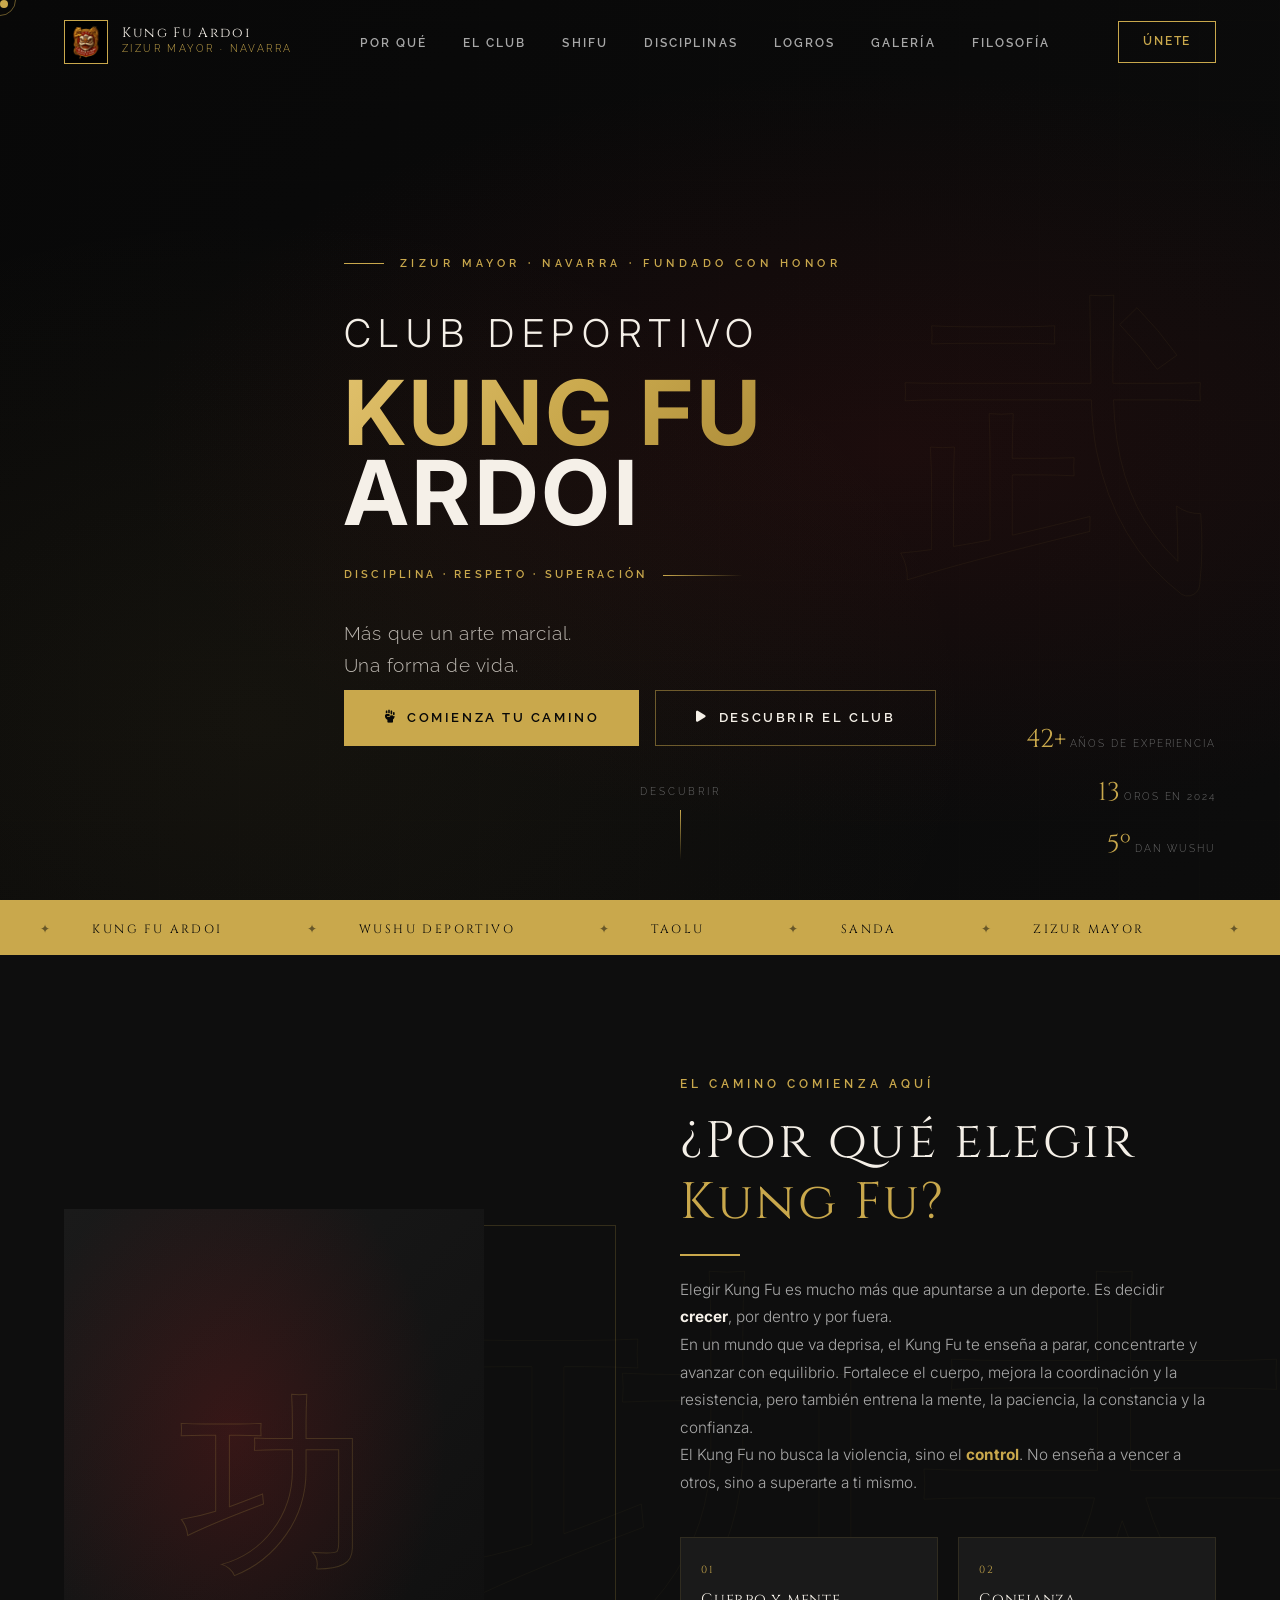
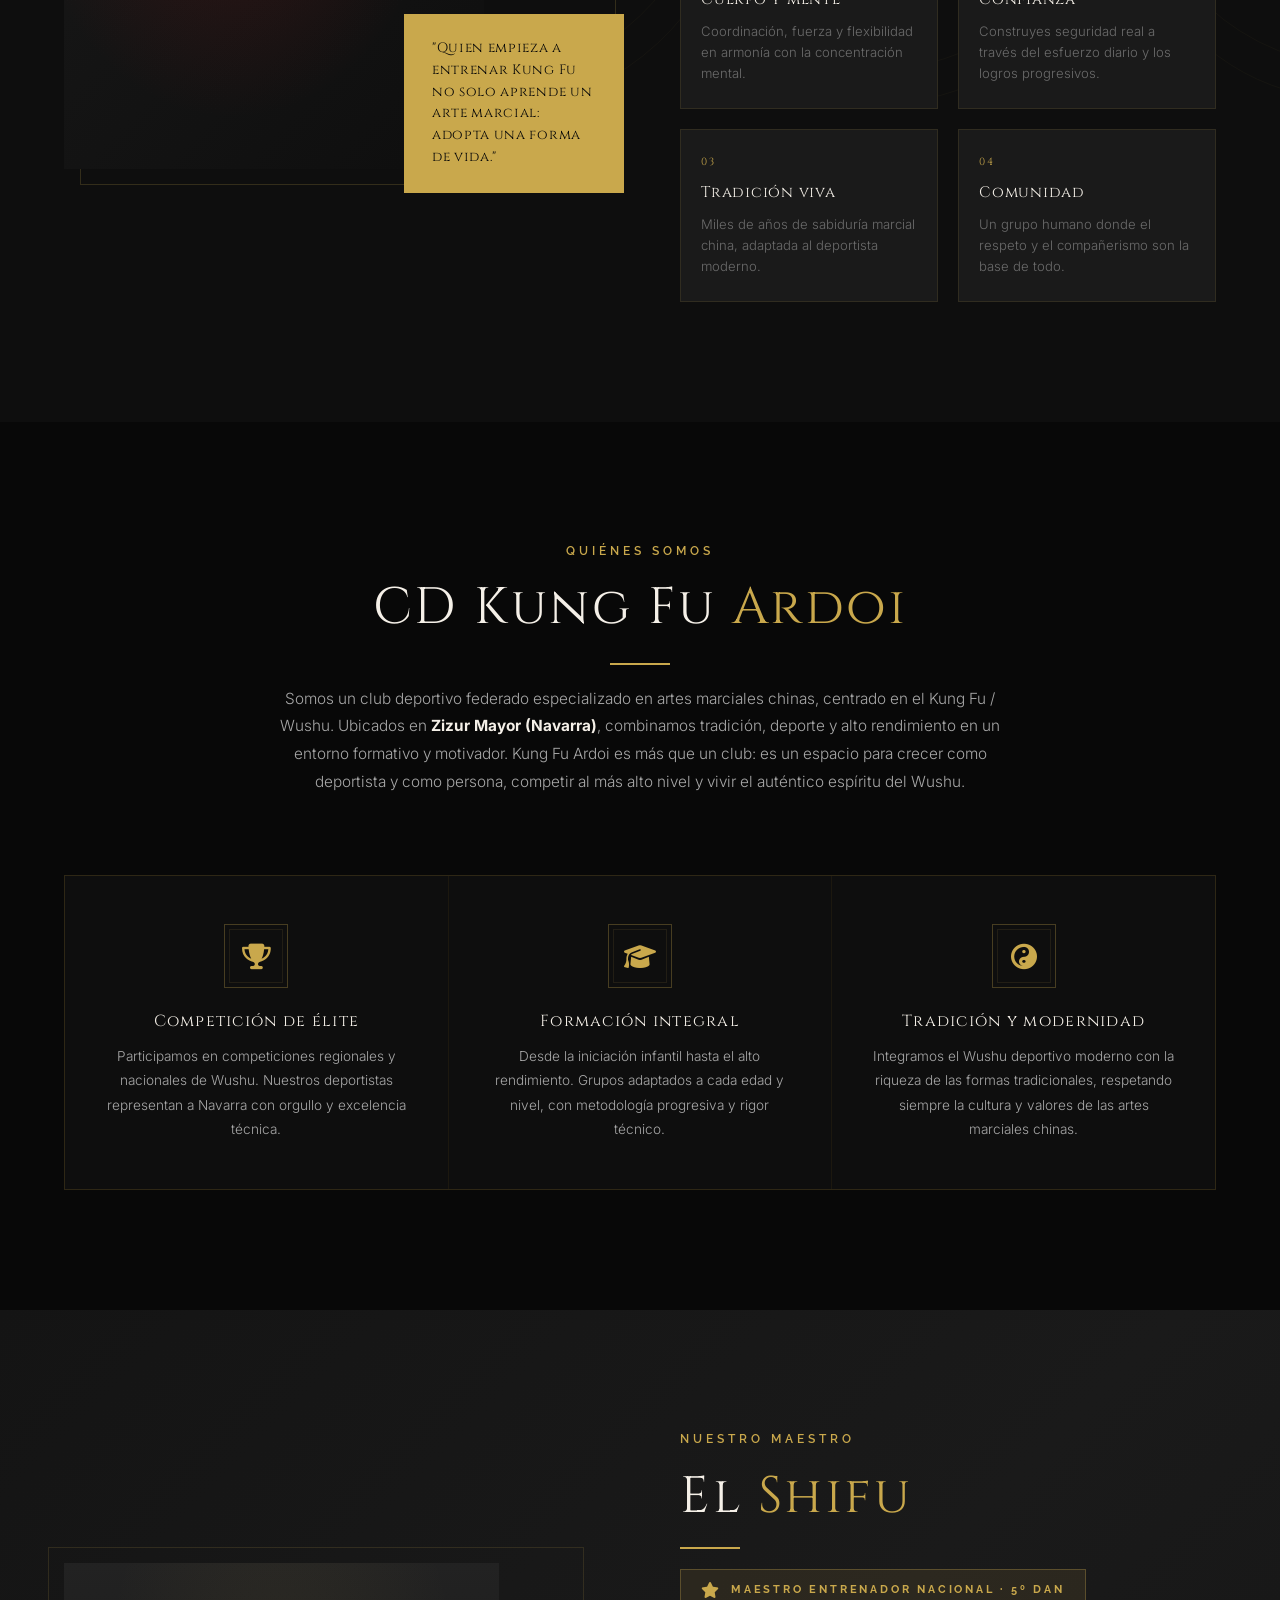
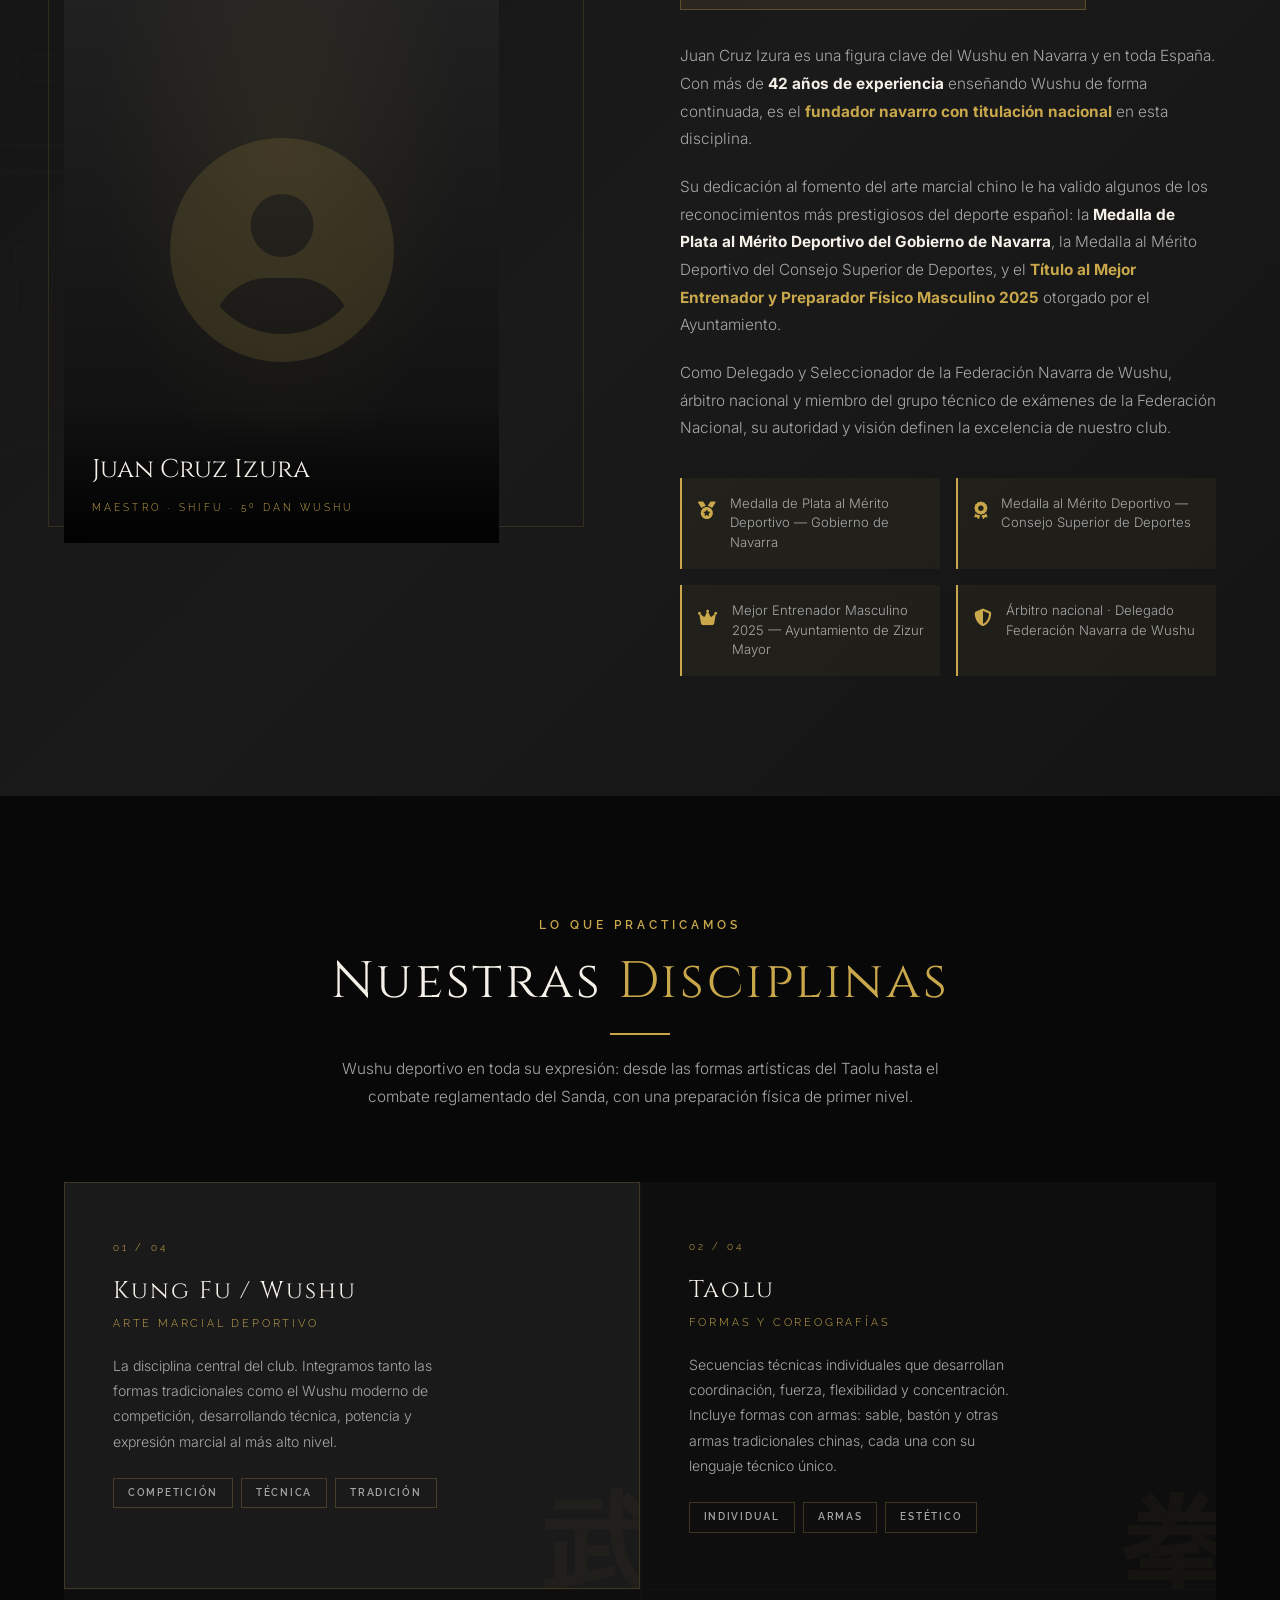
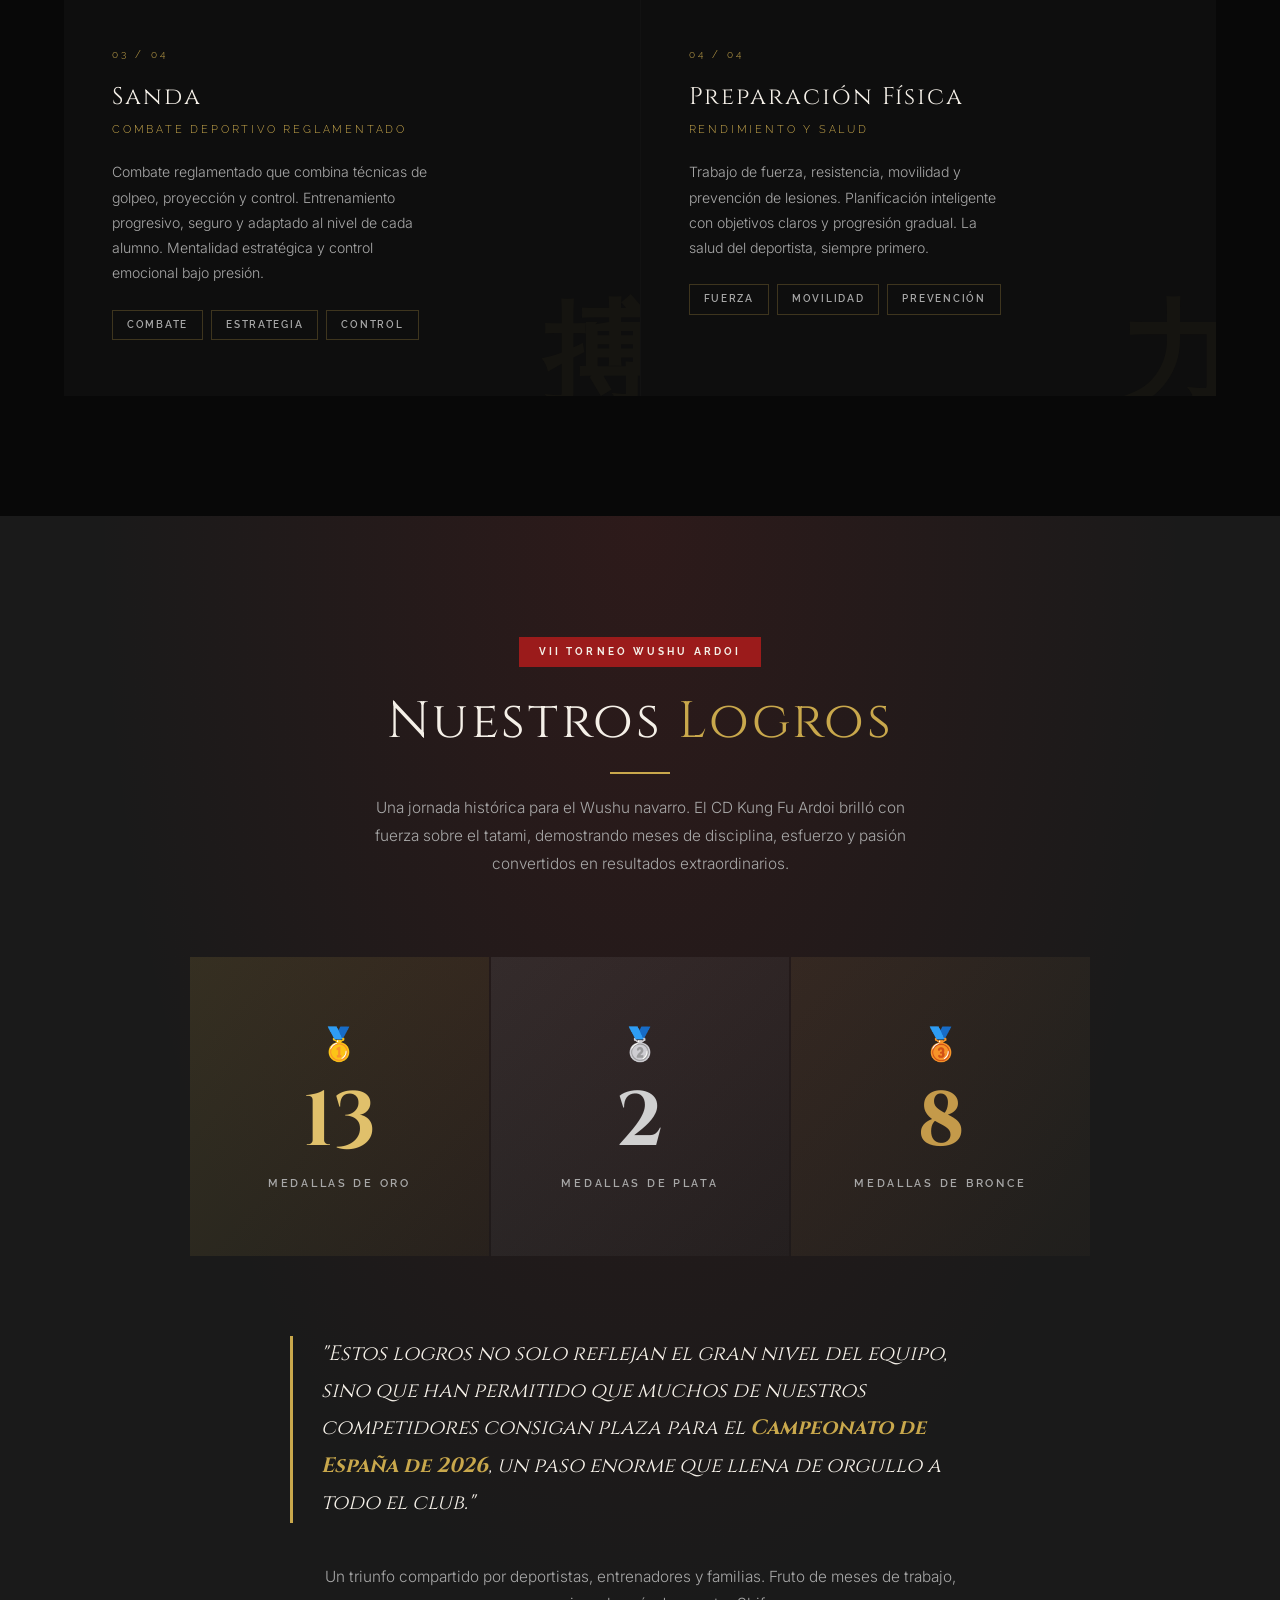
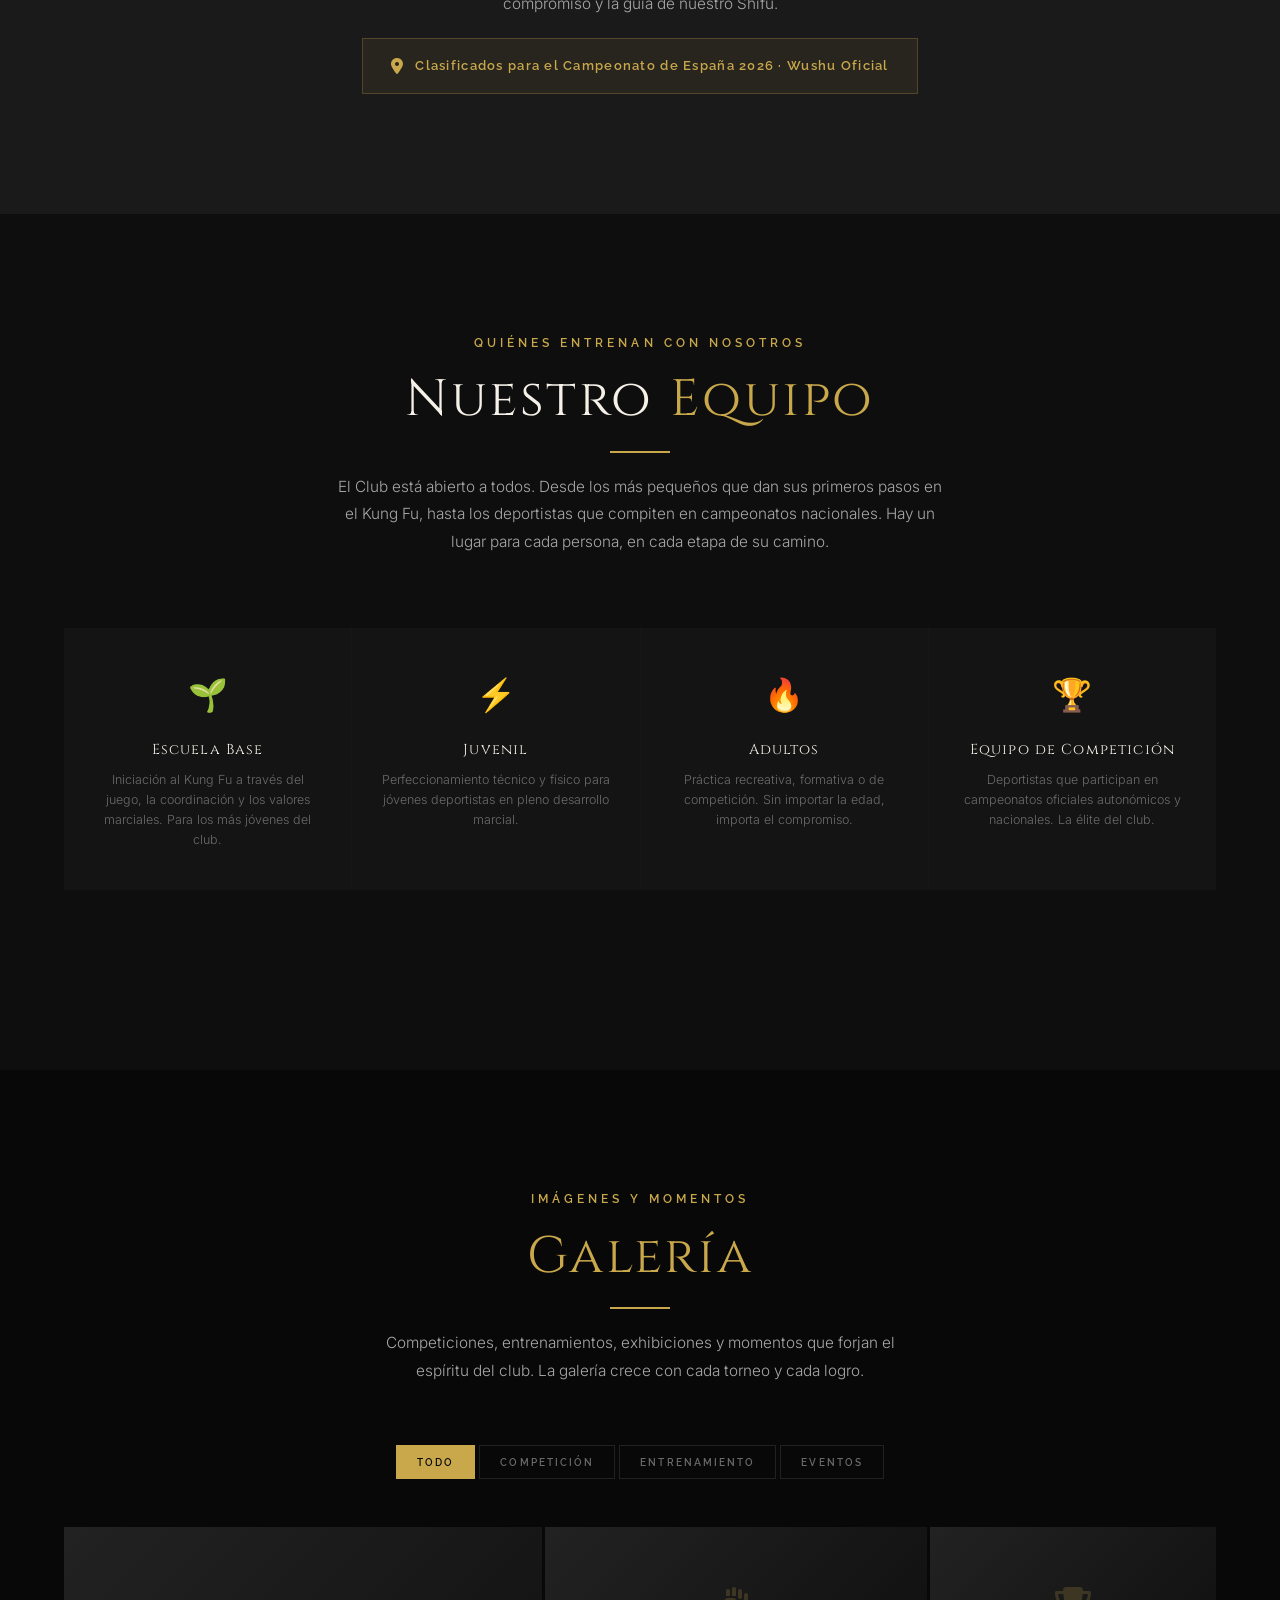
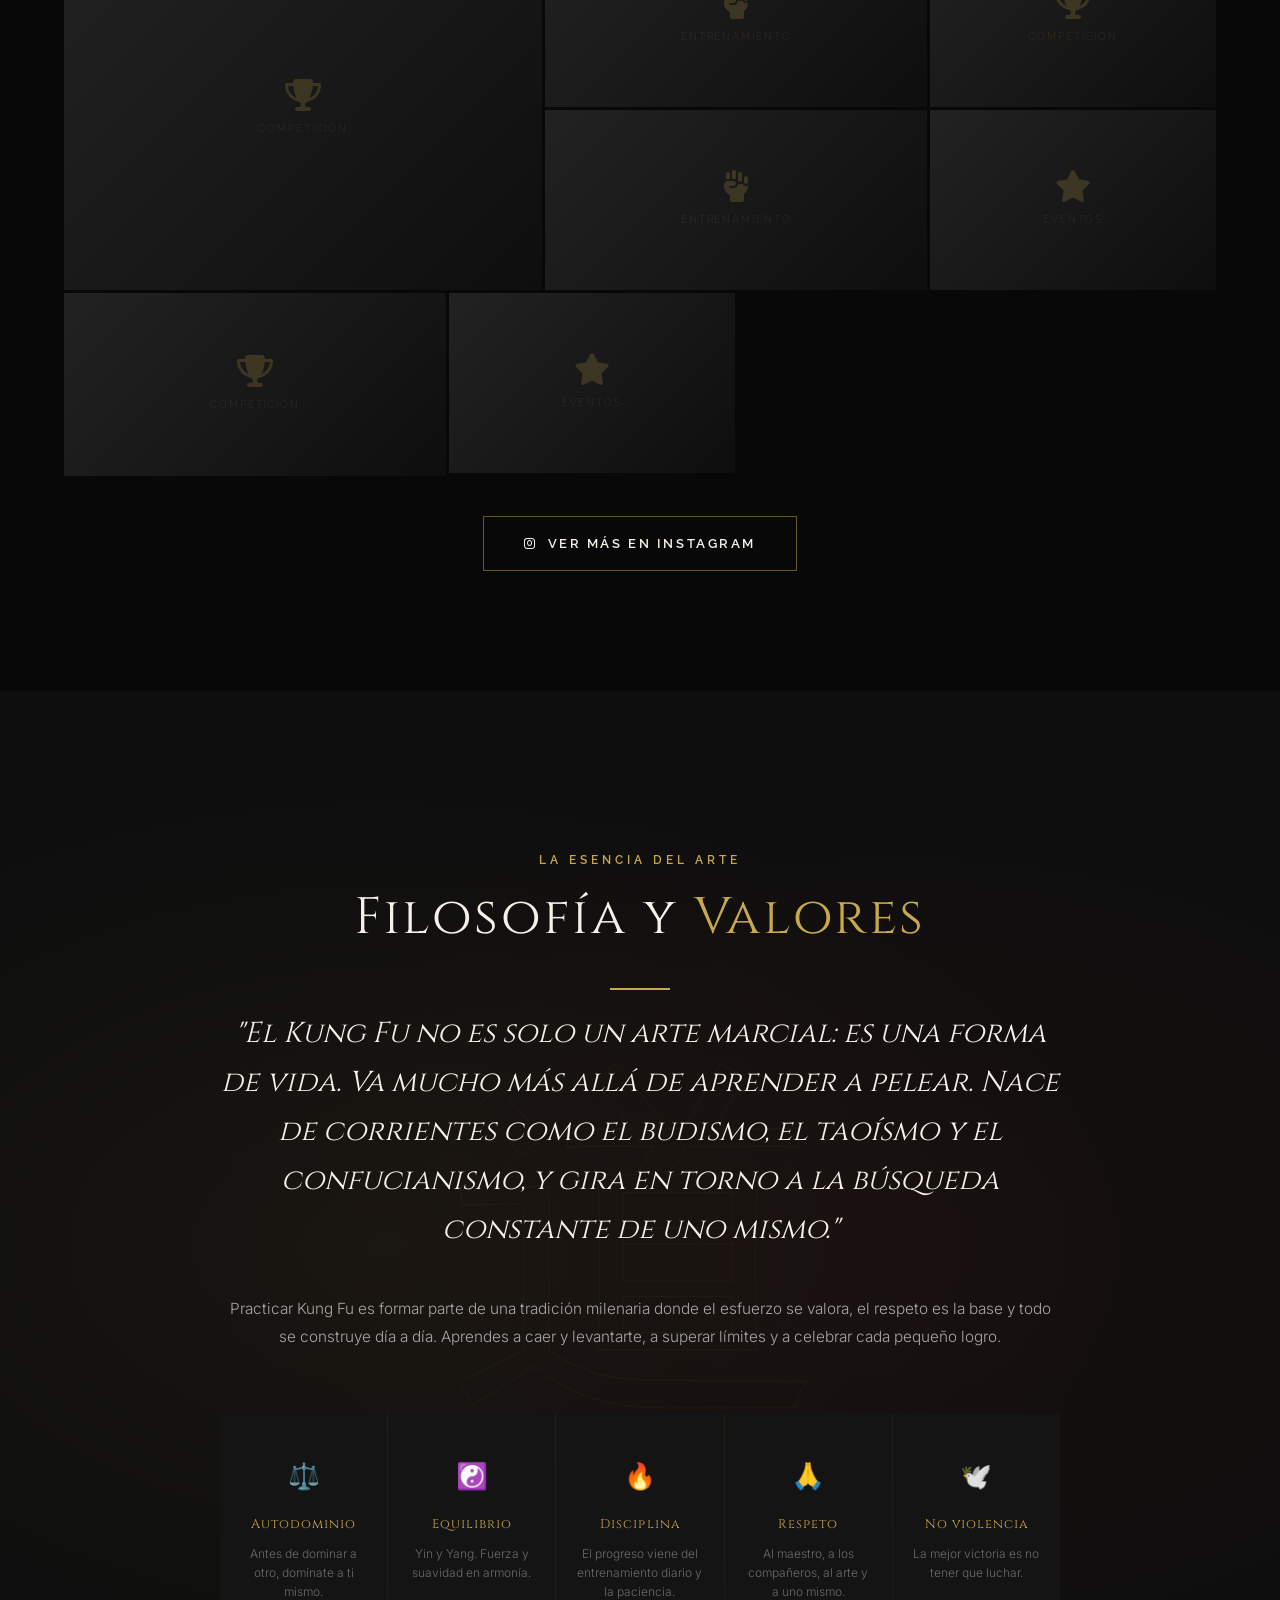
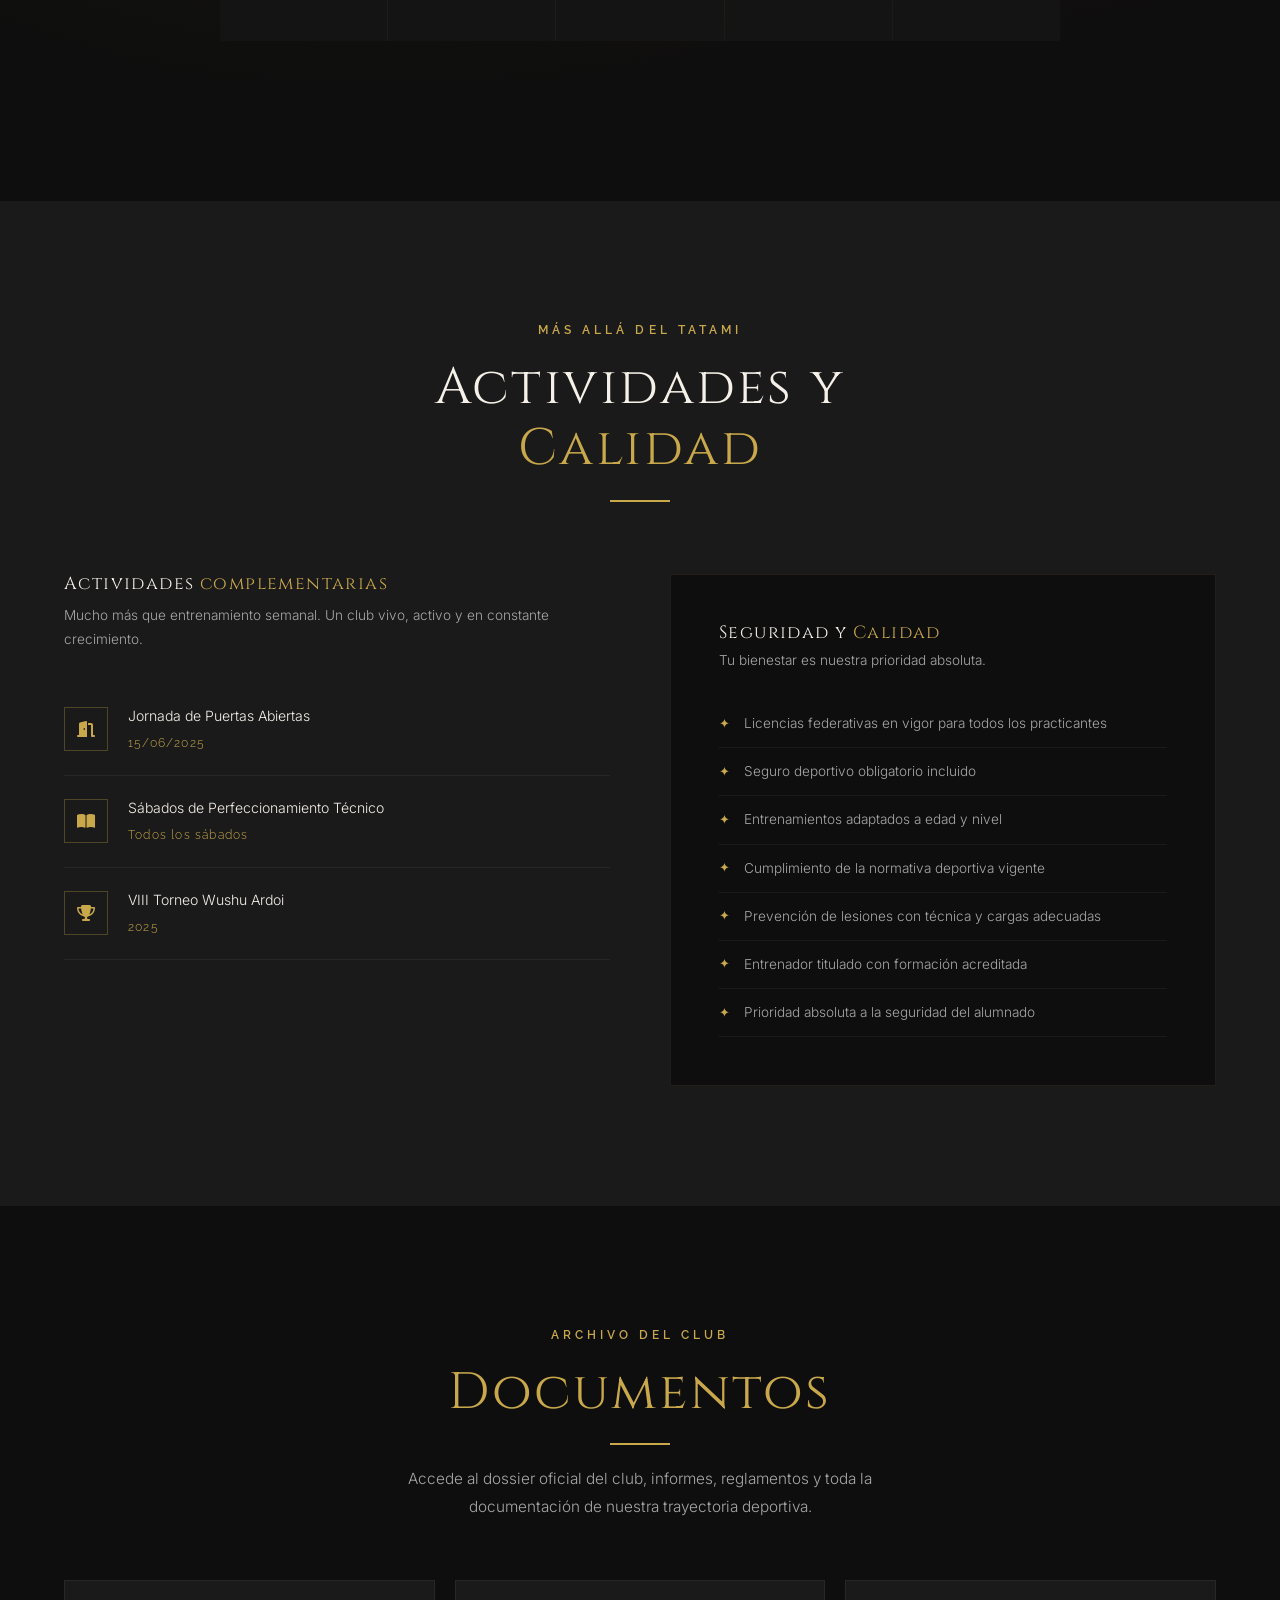
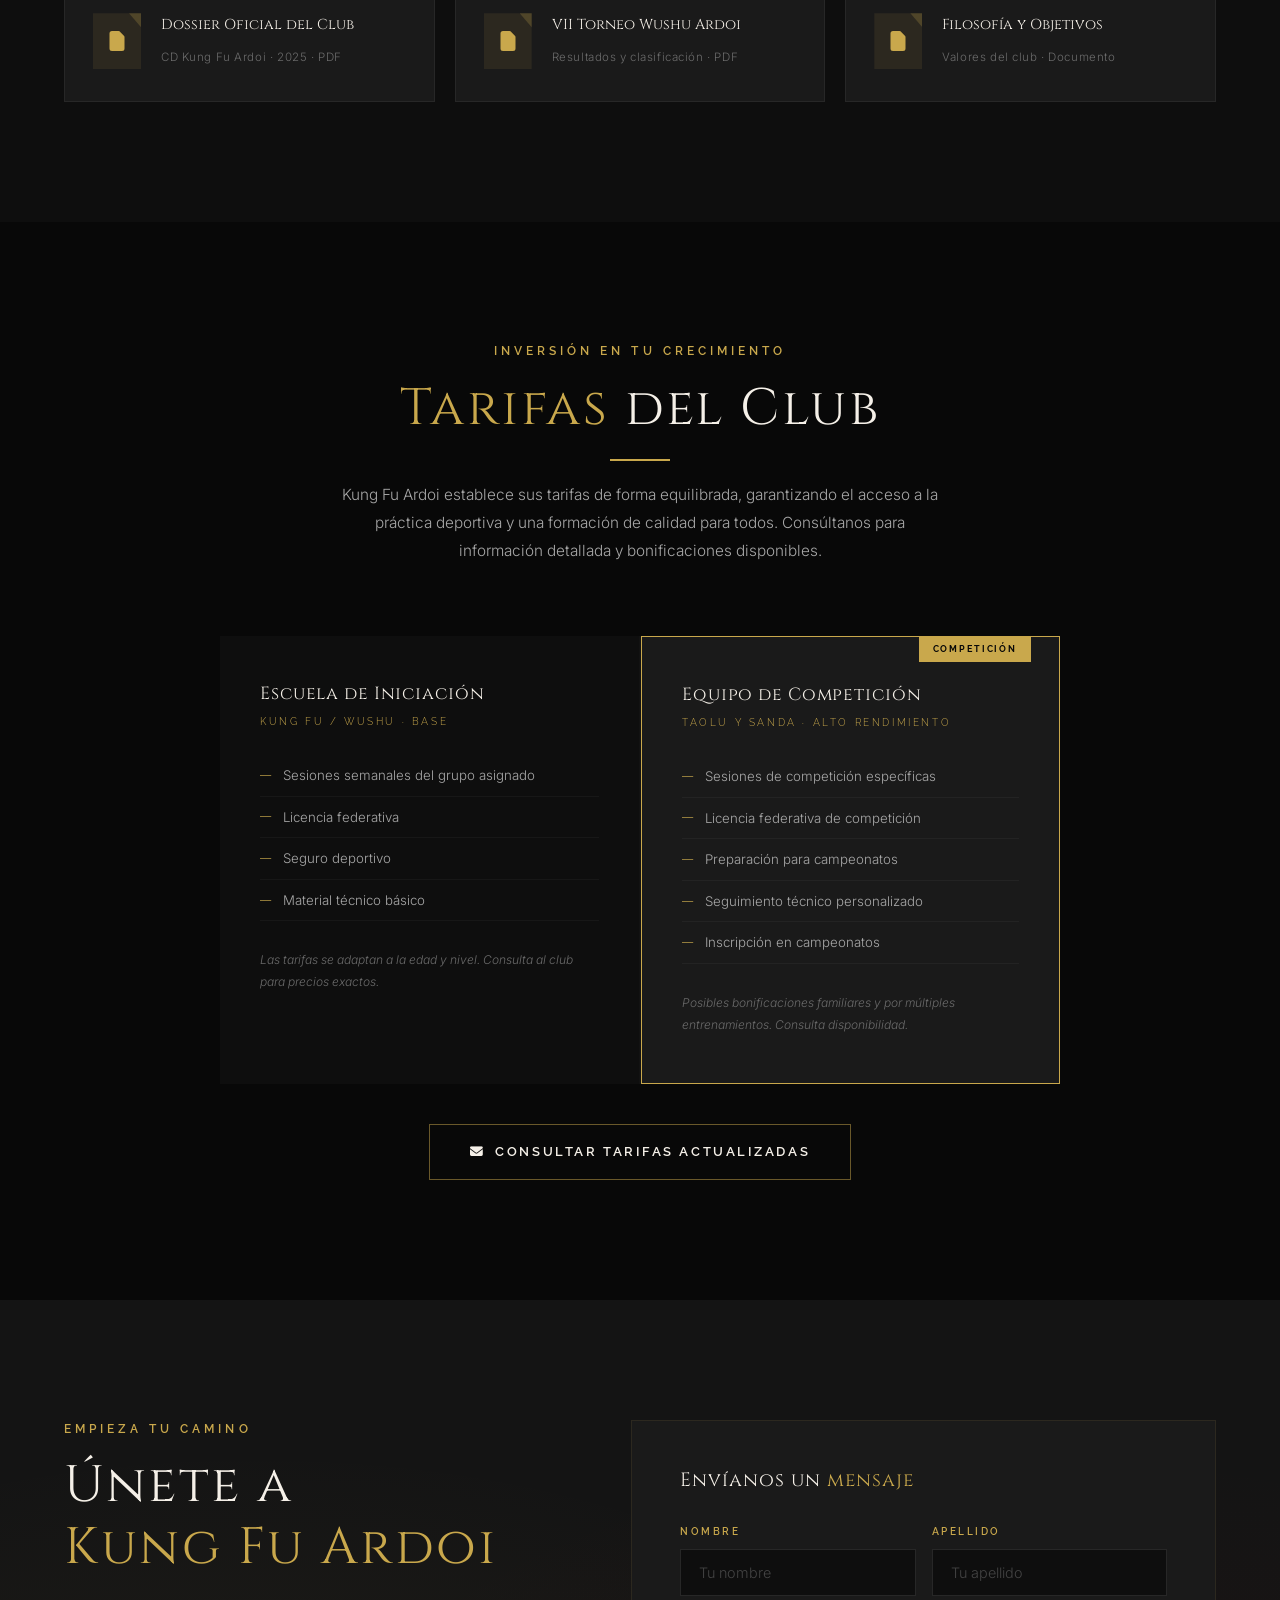
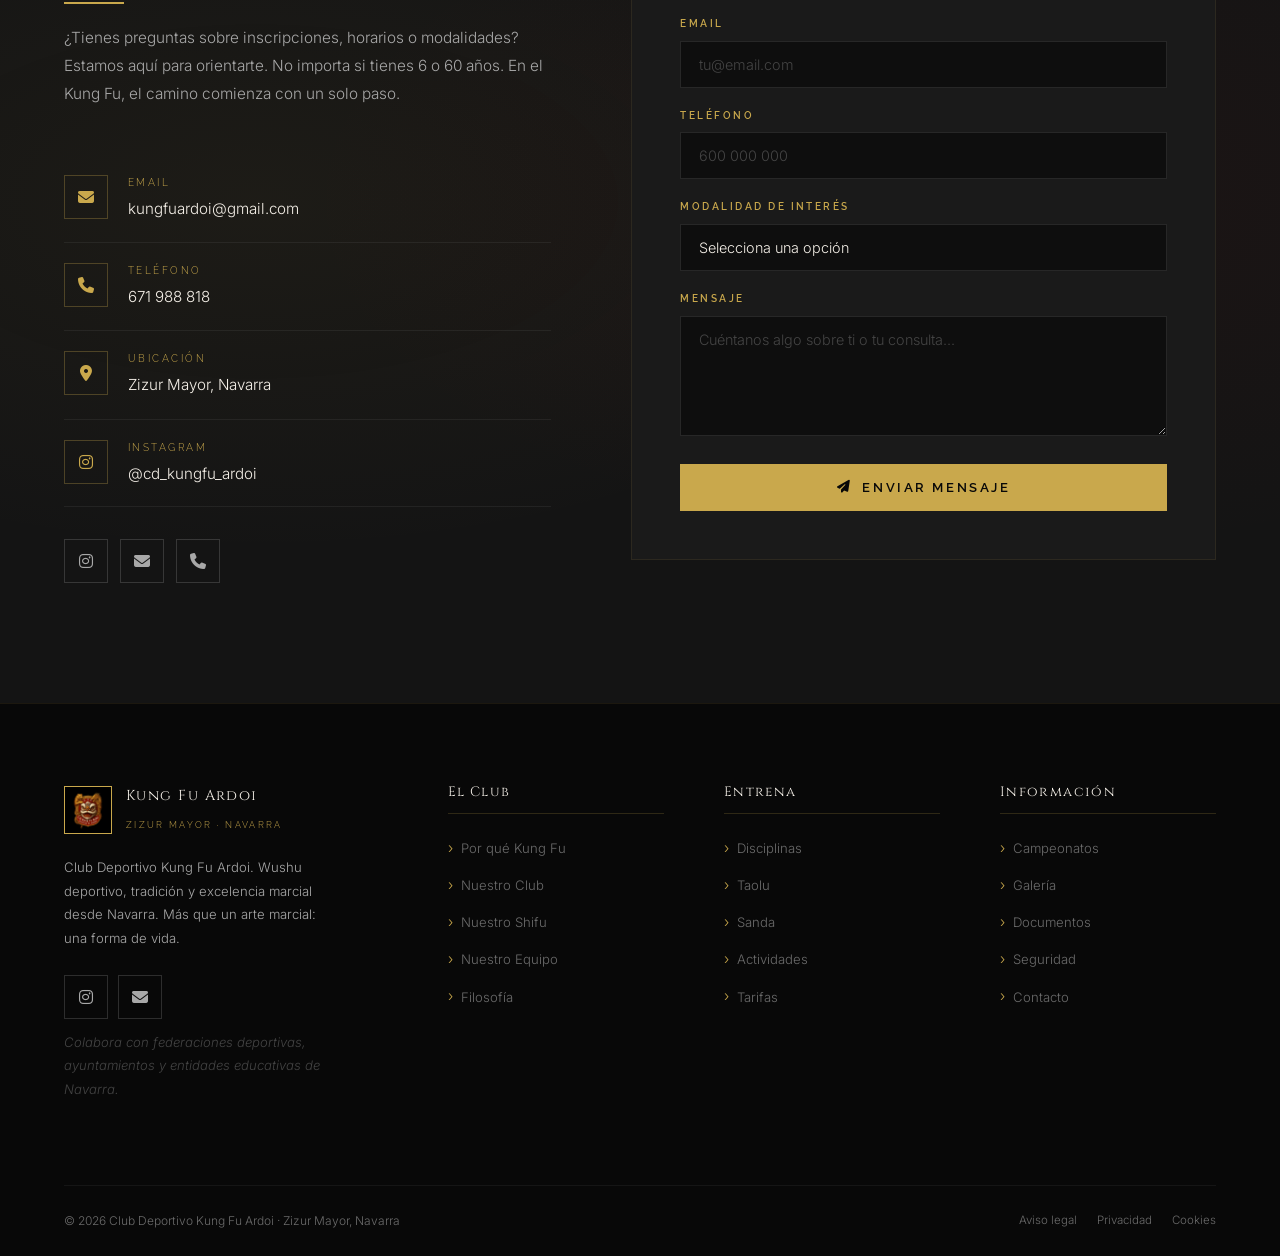
==== commit 0aef2d75: "Add club logo and improve mobile menu" ====
--- a/index.html
+++ b/index.html
@@ -17,6 +17,7 @@
   <meta property="og:description" content="El club de Wushu y Kung Fu de referencia en Navarra. Tradición, competición y excelencia marcial en Zizur Mayor." />
   <meta property="og:url"         content="https://www.kungfuardoi.com" />
   <meta property="og:site_name"   content="CD Kung Fu Ardoi" />
+  <meta property="og:image"       content="https://www.kungfuardoi.com/assets/images/logo.jpeg" />
 
   <!-- Fuentes premium -->
   <link rel="preconnect" href="https://fonts.googleapis.com" />
@@ -32,8 +33,13 @@
   <!-- Netlify Identity (para CMS admin flotante) -->
   <script src="https://identity.netlify.com/v1/netlify-identity-widget.js" defer></script>
 
-  <!-- Favicon inline SVG -->
-  <link rel="icon" href="data:image/svg+xml,<svg xmlns='http://www.w3.org/2000/svg' viewBox='0 0 100 100'><text y='.9em' font-size='90'>🥋</text></svg>" />
+  <!-- Iconos del club -->
+  <link rel="icon" href="assets/icons/favicon.ico" sizes="any" />
+  <link rel="icon" type="image/png" sizes="32x32" href="assets/icons/favicon-32x32.png" />
+  <link rel="icon" type="image/png" sizes="16x16" href="assets/icons/favicon-16x16.png" />
+  <link rel="apple-touch-icon" href="assets/icons/apple-touch-icon.png" />
+  <link rel="manifest" href="site.webmanifest" />
+  <meta name="theme-color" content="#080808" />
 </head>
 <body>
 
@@ -58,7 +64,7 @@
   <div class="nav-inner">
     <!-- Logo -->
     <a href="#inicio" class="nav-logo" aria-label="Inicio — Club Deportivo Kung Fu Ardoi">
-      <div class="nav-logo-icon">鏈</div>
+      <img class="nav-logo-icon" src="assets/icons/icon-192.png" alt="" aria-hidden="true" />
       <div class="nav-logo-text">
         <span class="club-name">Kung Fu Ardoi</span>
         <span class="club-sub">Zizur Mayor · Navarra</span>
@@ -1137,7 +1143,7 @@
       <!-- Marca -->
       <div class="footer-brand">
         <a href="#inicio" class="footer-brand-logo" aria-label="Inicio — Club Deportivo Kung Fu Ardoi">
-          <div class="footer-brand-icon" aria-hidden="true">鏈</div>
+          <img class="footer-brand-icon" src="assets/icons/icon-192.png" alt="" aria-hidden="true" />
           <div>
             <span style="font-family:var(--font-head);font-size:0.9rem;color:var(--white);letter-spacing:0.1em;display:block;">Kung Fu Ardoi</span>
             <span style="font-family:var(--font-accent);font-size:0.58rem;color:var(--gold);letter-spacing:0.25em;text-transform:uppercase;">Zizur Mayor · Navarra</span>
--- a/css/styles.css
+++ b/css/styles.css
@@ -228,20 +228,10 @@
   width: 44px;
   height: 44px;
   border: 1.5px solid var(--gold);
-  display: flex;
-  align-items: center;
-  justify-content: center;
-  font-family: var(--font-head);
-  font-size: 1.1rem;
-  color: var(--gold);
-  position: relative;
-}
-
-.nav-logo-icon::before {
-  content: '';
-  position: absolute;
-  inset: 3px;
-  border: 1px solid rgba(201,168,76,0.3);
+  display: block;
+  object-fit: contain;
+  object-position: center;
+  background: var(--black);
 }
 
 .nav-logo-text {
@@ -340,18 +330,24 @@
   z-index: 999;
   flex-direction: column;
   align-items: center;
-  justify-content: center;
-  gap: 40px;
+  justify-content: flex-start;
+  gap: 22px;
+  padding: 92px 24px 44px;
+  overflow-y: auto;
+  overscroll-behavior: contain;
+  -webkit-overflow-scrolling: touch;
 }
 
 .nav-mobile.open { display: flex; }
 
 .nav-mobile a {
   font-family: var(--font-head);
-  font-size: 1.8rem;
+  font-size: clamp(1.05rem, 5.4vw, 1.45rem);
   color: var(--white);
   text-decoration: none;
-  letter-spacing: 0.1em;
+  letter-spacing: 0.08em;
+  line-height: 1.25;
+  text-align: center;
   transition: color 0.3s ease;
 }
 .nav-mobile a:hover { color: var(--gold); }
@@ -1983,12 +1979,10 @@
   width: 48px;
   height: 48px;
   border: 1.5px solid var(--gold);
-  display: flex;
-  align-items: center;
-  justify-content: center;
-  font-family: var(--font-head);
-  font-size: 1.1rem;
-  color: var(--gold);
+  display: block;
+  object-fit: contain;
+  object-position: center;
+  background: var(--black);
 }
 
 .footer-brand p {
@@ -2114,6 +2108,17 @@
   .contacto-form-wrap { padding: 28px 20px; }
 }
 
+@media (max-height: 620px) {
+  .nav-mobile {
+    gap: 16px;
+    padding-top: 76px;
+    padding-bottom: 28px;
+  }
+  .nav-mobile a {
+    font-size: clamp(0.95rem, 4.5vh, 1.2rem);
+  }
+}
+
 /* ── LOADER ── */
 #page-loader {
   position: fixed;
@@ -2331,4 +2336,3 @@
 @media (max-width: 900px) {
   .galeria-item--featured { grid-column: span 6; grid-row: span 2; }
 }
-
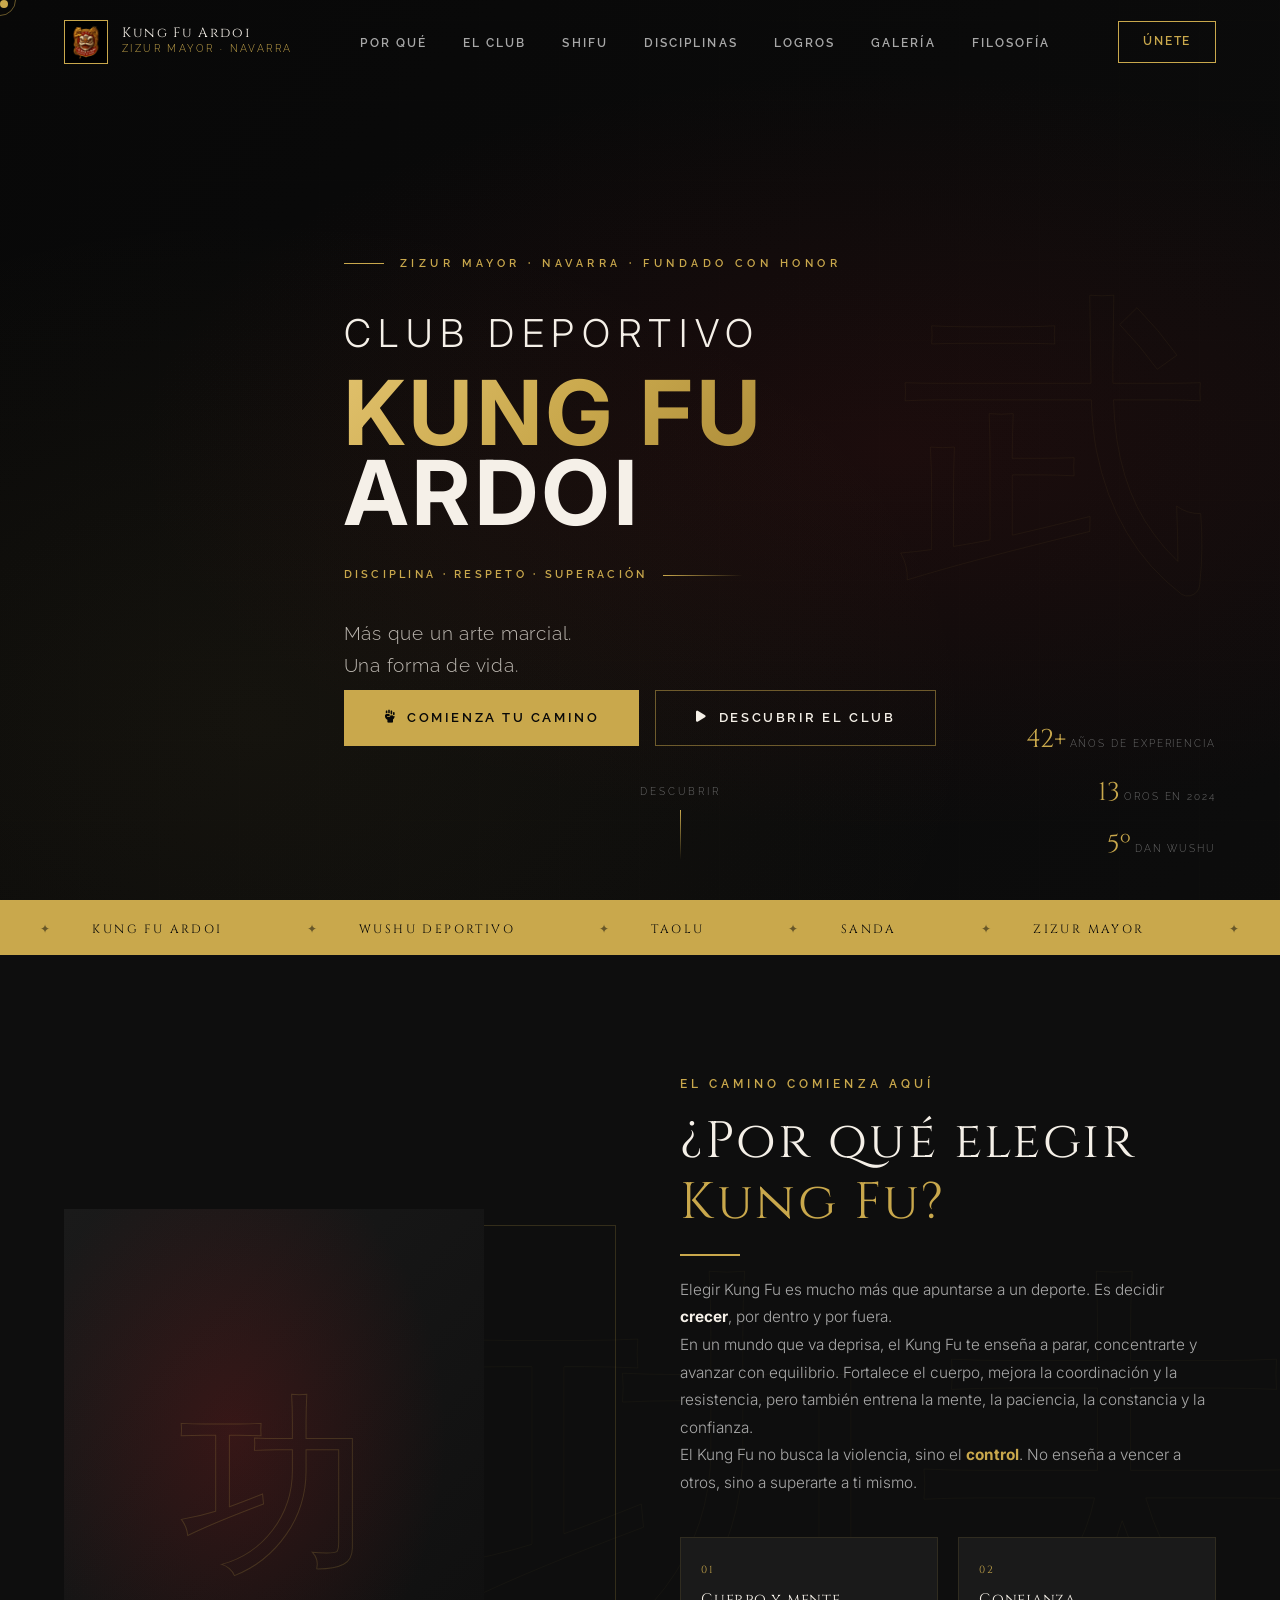
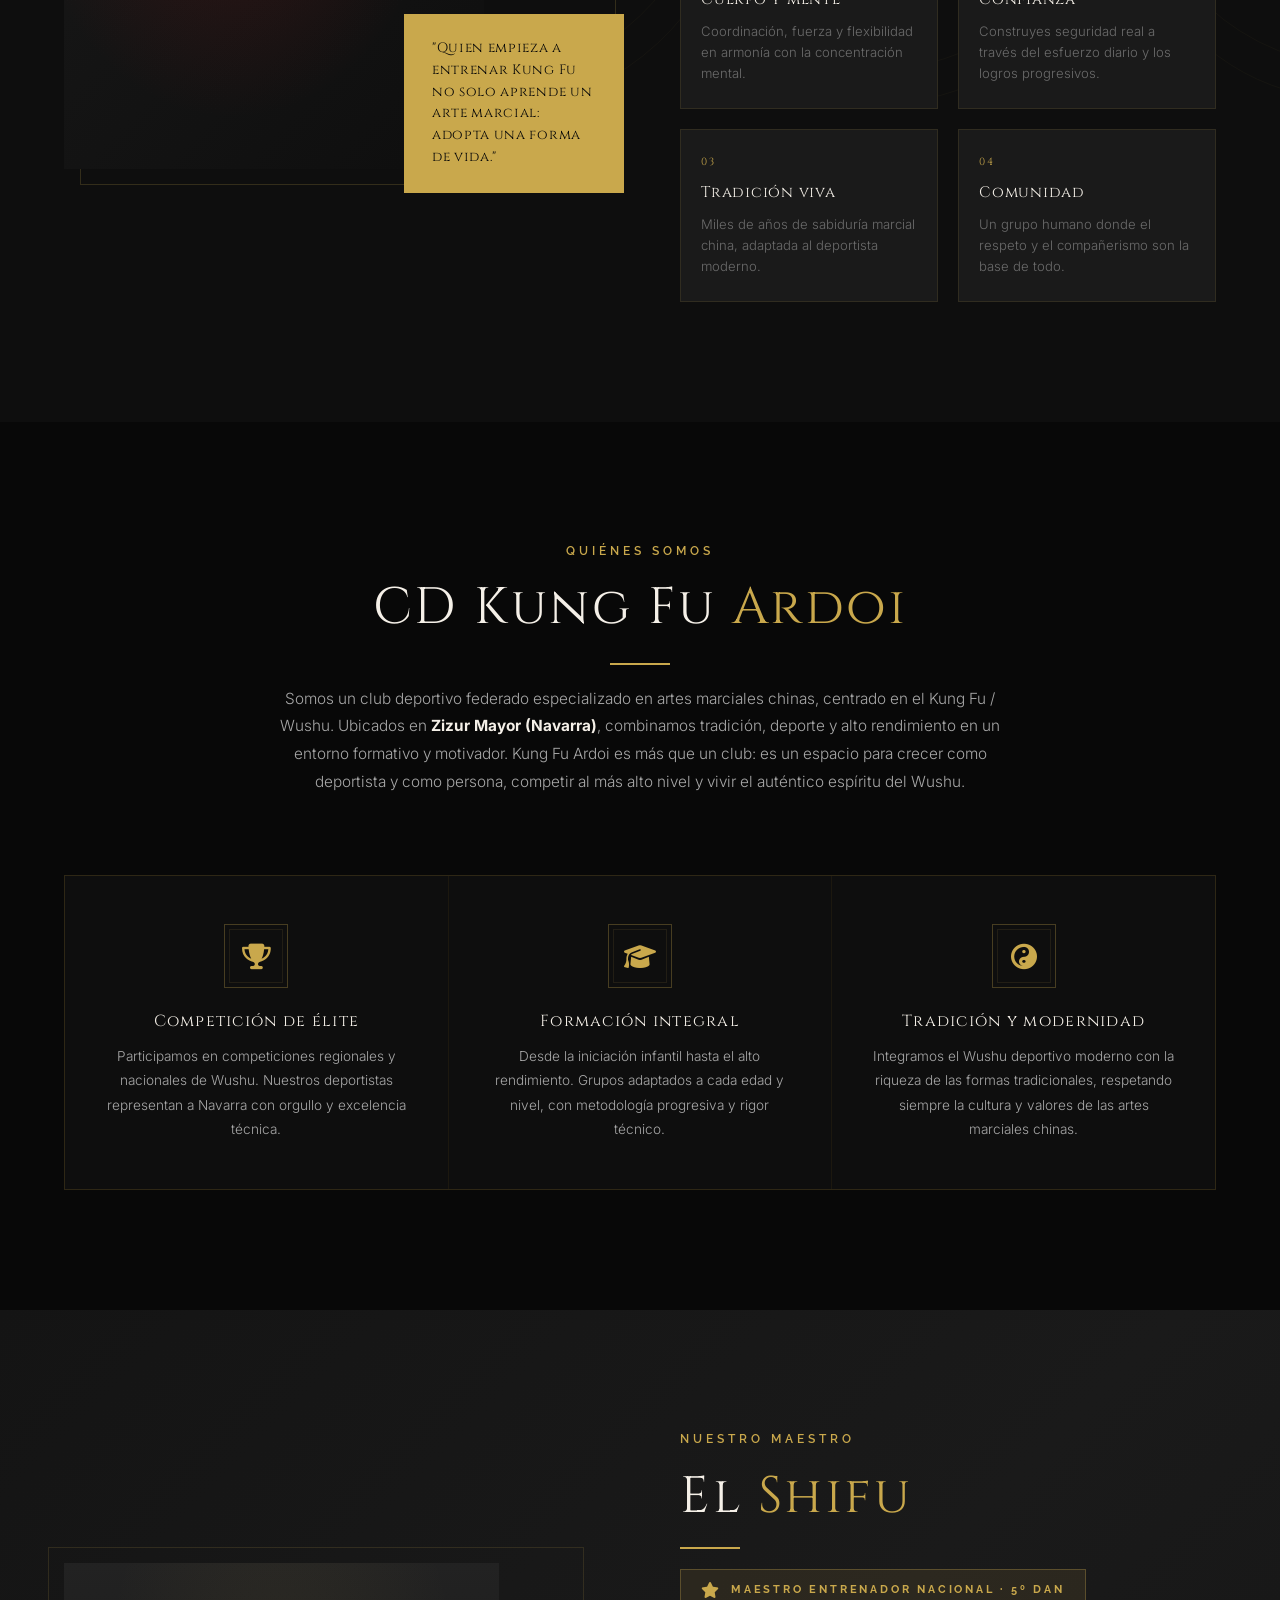
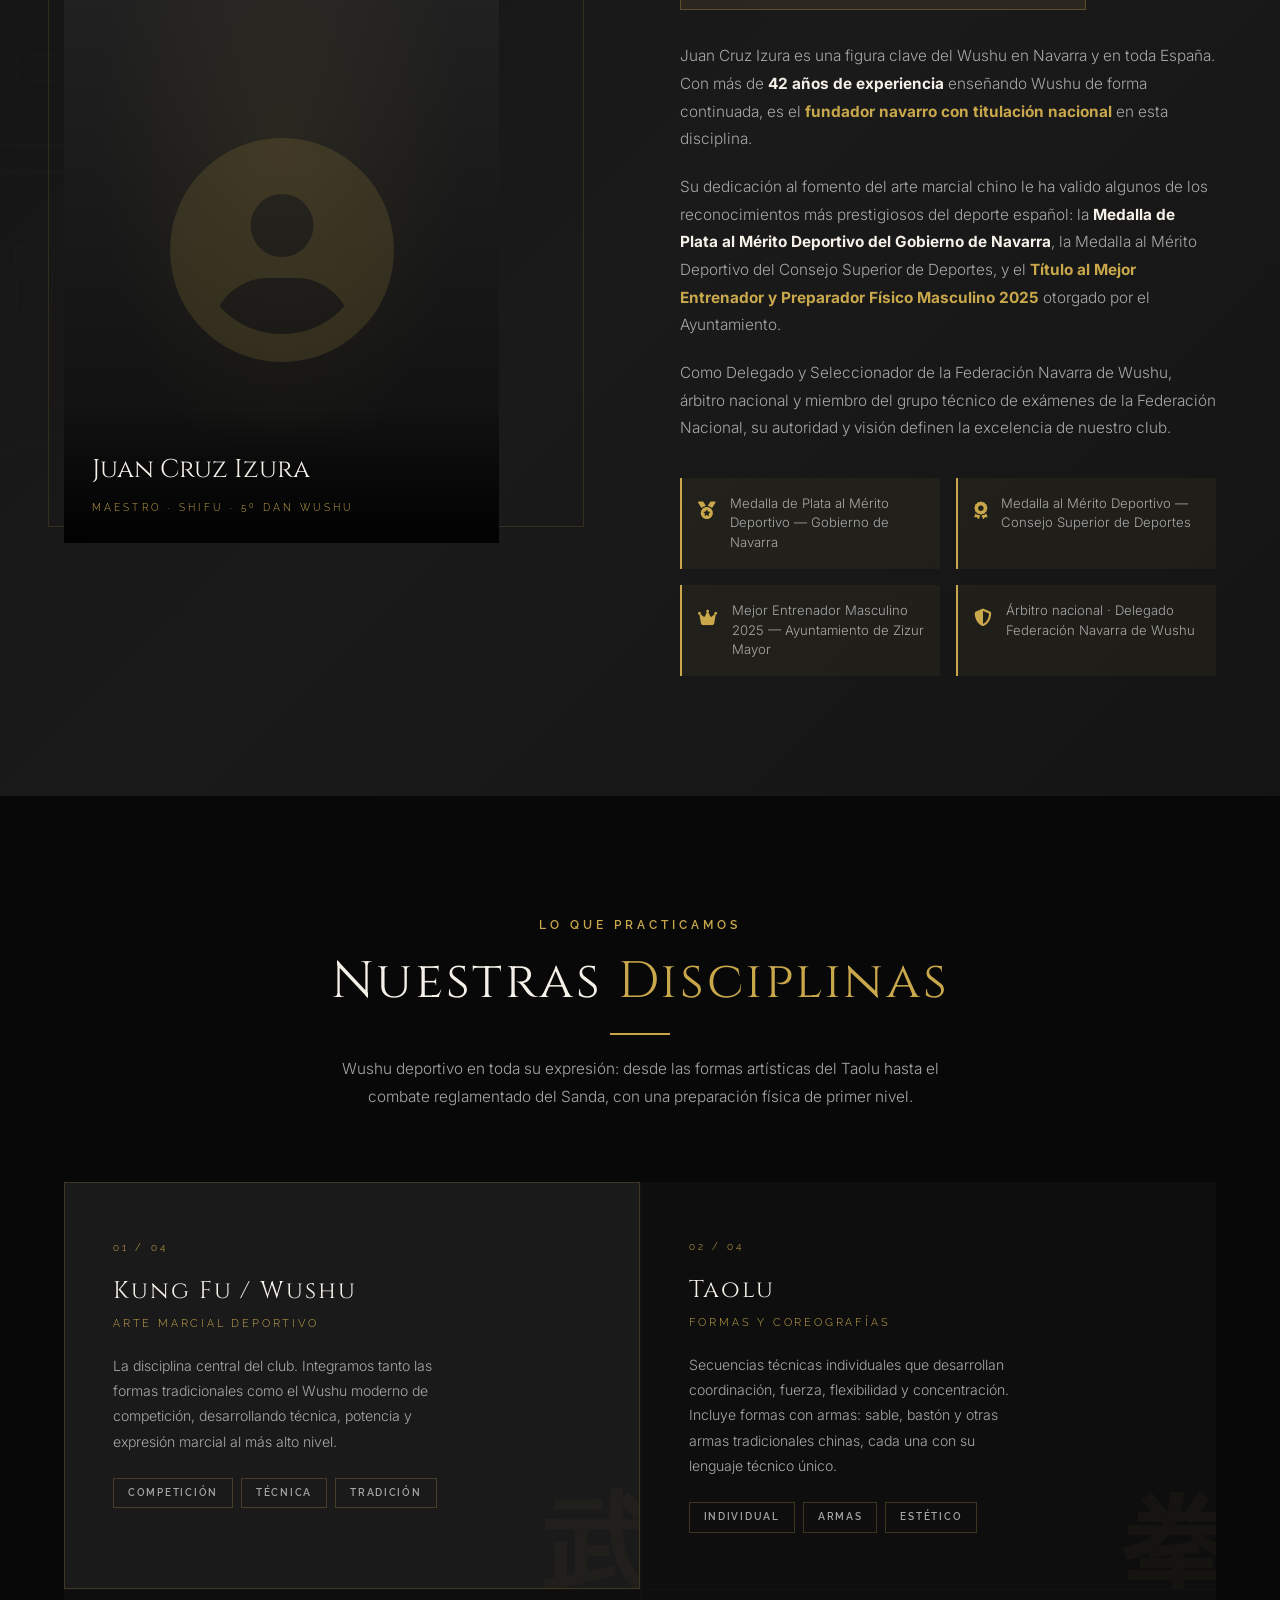
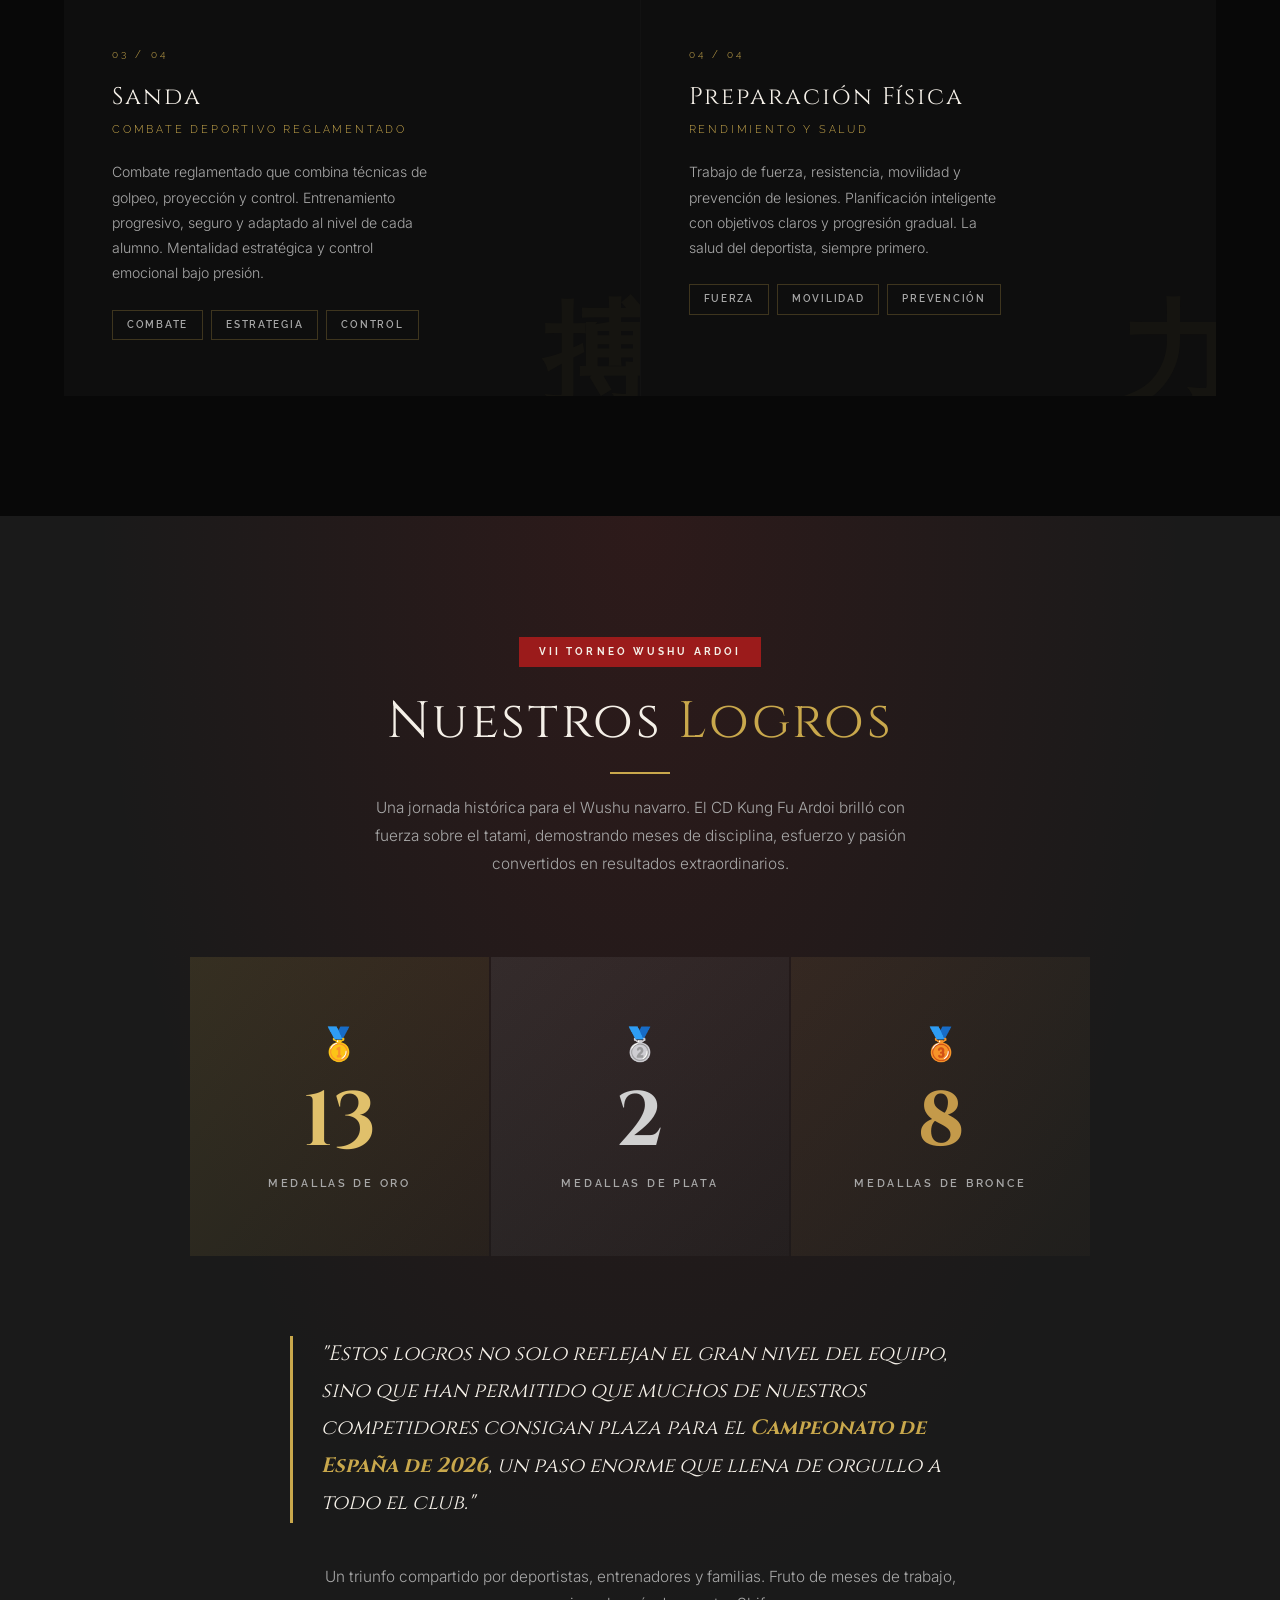
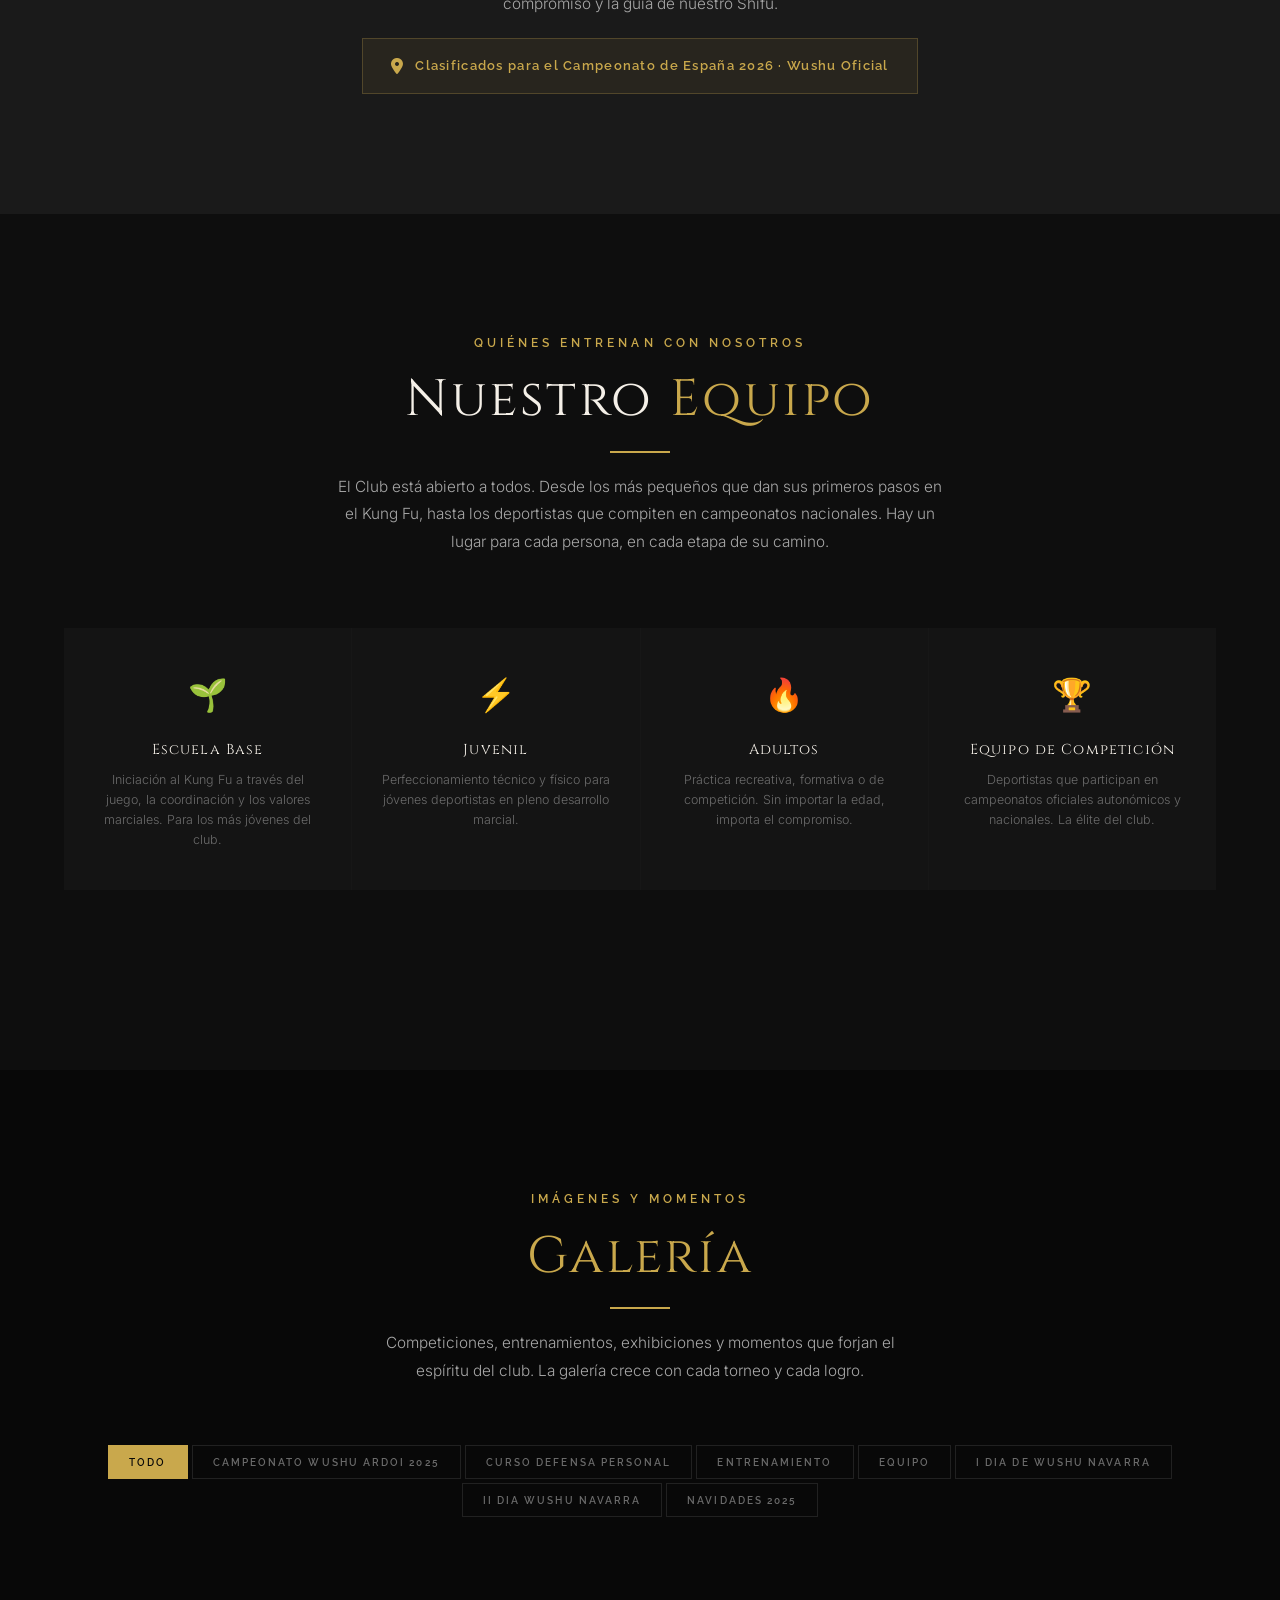
==== commit 49465b9a: "Add cinematic Hung Gar preloader" ====
--- a/index.html
+++ b/index.html
@@ -28,6 +28,7 @@
   <link rel="stylesheet" href="https://cdnjs.cloudflare.com/ajax/libs/font-awesome/6.5.0/css/all.min.css" />
 
   <!-- Estilos -->
+  <link rel="preload" as="image" href="assets/images/loading-hung-gar.png" />
   <link rel="stylesheet" href="css/styles.css" />
 
   <!-- Netlify Identity (para CMS admin flotante) -->
@@ -47,9 +48,14 @@
      LOADER
 ══════════════════════════════════════ -->
 <div id="page-loader">
-  <div class="loader-logo">KUNG FU ARDOI</div>
-  <div class="loader-bar-wrap">
-    <div class="loader-bar"></div>
+  <div class="loader-content" aria-live="polite">
+    <div class="loader-status">
+      <span>CARGANDO</span><span class="loader-dots" aria-hidden="true"></span>
+    </div>
+    <div class="loader-bar-wrap" aria-hidden="true">
+      <div class="loader-bar"></div>
+      <div class="loader-glow"></div>
+    </div>
   </div>
 </div>
 
--- a/css/styles.css
+++ b/css/styles.css
@@ -1346,6 +1346,7 @@
 .galeria-filter {
   display: flex;
   justify-content: center;
+  flex-wrap: wrap;
   gap: 4px;
   margin-bottom: 48px;
 }
@@ -1375,6 +1376,70 @@
   grid-template-columns: repeat(12, 1fr);
   grid-template-rows: repeat(3, 180px);
   gap: 3px;
+}
+
+.galeria-grid--sections {
+  display: block;
+}
+
+.galeria-section {
+  margin-bottom: 72px;
+}
+
+.galeria-section:last-child {
+  margin-bottom: 0;
+}
+
+.galeria-section[hidden] {
+  display: none;
+}
+
+.galeria-section-header {
+  display: flex;
+  align-items: flex-end;
+  justify-content: space-between;
+  gap: 20px;
+  margin-bottom: 18px;
+  border-bottom: 1px solid rgba(201,168,76,0.18);
+  padding-bottom: 14px;
+}
+
+.galeria-section-header h3 {
+  color: var(--white);
+  font-size: clamp(1.15rem, 2.2vw, 1.8rem);
+}
+
+.galeria-section-kicker {
+  font-family: var(--font-accent);
+  font-size: 0.66rem;
+  font-weight: 600;
+  letter-spacing: 0.18em;
+  text-transform: uppercase;
+  color: var(--gold);
+  white-space: nowrap;
+}
+
+.galeria-section-grid {
+  display: grid;
+  grid-template-columns: repeat(12, 1fr);
+  grid-auto-rows: 180px;
+  gap: 3px;
+}
+
+.galeria-section-grid .galeria-item,
+.galeria-section-grid .galeria-item:nth-child(n) {
+  grid-column: span 3;
+  grid-row: span 1;
+}
+
+.galeria-section-grid .galeria-item:nth-child(1),
+.galeria-section-grid .galeria-item:nth-child(10n) {
+  grid-column: span 6;
+  grid-row: span 2;
+}
+
+.galeria-section-grid .galeria-item:nth-child(7n) {
+  grid-column: span 4;
 }
 
 .galeria-item {
@@ -1444,6 +1509,100 @@
   letter-spacing: 0.2em;
   text-transform: uppercase;
   color: var(--white);
+}
+
+.galeria-lightbox {
+  position: fixed;
+  inset: 0;
+  z-index: 10000;
+  display: none;
+  align-items: center;
+  justify-content: center;
+  padding: clamp(18px, 4vw, 48px);
+  background: rgba(0,0,0,0.94);
+  backdrop-filter: blur(12px);
+}
+
+.galeria-lightbox.open {
+  display: flex;
+}
+
+.galeria-lightbox-figure {
+  max-width: min(1120px, 88vw);
+  max-height: 88vh;
+  display: flex;
+  flex-direction: column;
+  align-items: center;
+  gap: 14px;
+}
+
+.galeria-lightbox-img {
+  max-width: 100%;
+  max-height: calc(88vh - 46px);
+  object-fit: contain;
+  box-shadow: 0 28px 80px rgba(0,0,0,0.7);
+}
+
+.galeria-lightbox-caption,
+.galeria-lightbox-count {
+  font-family: var(--font-accent);
+  font-size: 0.68rem;
+  font-weight: 600;
+  letter-spacing: 0.16em;
+  text-transform: uppercase;
+  color: var(--silver);
+  text-align: center;
+}
+
+.galeria-lightbox-count {
+  position: absolute;
+  left: clamp(18px, 4vw, 48px);
+  bottom: clamp(18px, 4vw, 34px);
+  color: var(--gold);
+}
+
+.galeria-lightbox-close,
+.galeria-lightbox-nav {
+  border: 1px solid rgba(201,168,76,0.45);
+  background: rgba(8,8,8,0.72);
+  color: var(--white);
+  cursor: pointer;
+  transition: var(--transition);
+}
+
+.galeria-lightbox-close:hover,
+.galeria-lightbox-nav:hover,
+.galeria-lightbox-close:focus-visible,
+.galeria-lightbox-nav:focus-visible {
+  border-color: var(--gold);
+  color: var(--gold);
+  outline: none;
+}
+
+.galeria-lightbox-close {
+  position: absolute;
+  top: clamp(18px, 4vw, 34px);
+  right: clamp(18px, 4vw, 44px);
+  width: 46px;
+  height: 46px;
+  font-size: 1rem;
+}
+
+.galeria-lightbox-nav {
+  position: absolute;
+  top: 50%;
+  width: 54px;
+  height: 72px;
+  transform: translateY(-50%);
+  font-size: 1.1rem;
+}
+
+.galeria-lightbox-prev {
+  left: clamp(14px, 3vw, 36px);
+}
+
+.galeria-lightbox-next {
+  right: clamp(14px, 3vw, 36px);
 }
 
 /* ── SECCIÓN: FILOSOFÍA ── */
@@ -2084,6 +2243,11 @@
   .tarifas-grid { grid-template-columns: 1fr; }
   .doc-grid { grid-template-columns: 1fr 1fr; }
   .galeria-grid { grid-template-columns: repeat(6, 1fr); grid-template-rows: repeat(5, 160px); }
+  .galeria-section-grid { grid-template-columns: repeat(6, 1fr); grid-auto-rows: 160px; }
+  .galeria-section-grid .galeria-item,
+  .galeria-section-grid .galeria-item:nth-child(n) { grid-column: span 3; grid-row: span 1; }
+  .galeria-section-grid .galeria-item:nth-child(1),
+  .galeria-section-grid .galeria-item:nth-child(10n) { grid-column: span 6; grid-row: span 2; }
   .galeria-item:nth-child(1) { grid-column: span 6; grid-row: span 2; }
   .galeria-item:nth-child(2) { grid-column: span 3; }
   .galeria-item:nth-child(3) { grid-column: span 3; }
@@ -2104,8 +2268,37 @@
   .doc-grid { grid-template-columns: 1fr; }
   .form-row { grid-template-columns: 1fr; }
   .galeria-filter { flex-wrap: wrap; }
+  .galeria-section { margin-bottom: 56px; }
+  .galeria-section-header { align-items: flex-start; flex-direction: column-reverse; gap: 8px; }
   .hero-actions { flex-direction: column; align-items: flex-start; }
   .contacto-form-wrap { padding: 28px 20px; }
+  .galeria-lightbox {
+    padding: 64px 12px 54px;
+  }
+  .galeria-lightbox-figure {
+    max-width: 100%;
+    max-height: 78vh;
+  }
+  .galeria-lightbox-img {
+    max-height: 72vh;
+  }
+  .galeria-lightbox-nav {
+    top: auto;
+    bottom: 12px;
+    width: 48px;
+    height: 44px;
+    transform: none;
+  }
+  .galeria-lightbox-prev {
+    left: calc(50% - 58px);
+  }
+  .galeria-lightbox-next {
+    right: calc(50% - 58px);
+  }
+  .galeria-lightbox-count {
+    left: 14px;
+    bottom: 24px;
+  }
 }
 
 @media (max-height: 620px) {
@@ -2123,14 +2316,29 @@
 #page-loader {
   position: fixed;
   inset: 0;
-  background: var(--black);
   z-index: 9999;
   display: flex;
   flex-direction: column;
   align-items: center;
-  justify-content: center;
-  gap: 24px;
-  transition: opacity 0.8s ease, visibility 0.8s ease;
+  justify-content: flex-end;
+  padding: min(7vh, 72px) clamp(24px, 6vw, 96px);
+  background:
+    linear-gradient(180deg, rgba(0,0,0,0.12) 0%, rgba(0,0,0,0.2) 46%, rgba(0,0,0,0.72) 100%),
+    url('../assets/images/loading-hung-gar.png') center center / cover no-repeat,
+    var(--black);
+  overflow: hidden;
+  transition: opacity 0.95s ease, visibility 0.95s ease;
+}
+
+#page-loader::after {
+  content: '';
+  position: absolute;
+  inset: 0;
+  background:
+    radial-gradient(circle at 50% 84%, rgba(201,168,76,0.12), transparent 24%),
+    radial-gradient(circle at 50% 88%, rgba(192,40,43,0.18), transparent 12%);
+  opacity: 0.9;
+  pointer-events: none;
 }
 
 #page-loader.hidden {
@@ -2138,30 +2346,109 @@
   visibility: hidden;
 }
 
-.loader-logo {
+.loader-content {
+  position: relative;
+  z-index: 1;
+  width: min(48vw, 680px);
+  min-width: 280px;
+  display: flex;
+  flex-direction: column;
+  align-items: center;
+  gap: 18px;
+  animation: loaderBreathe 2.8s ease-in-out infinite;
+}
+
+.loader-status {
   font-family: var(--font-head);
-  font-size: 1.2rem;
-  letter-spacing: 0.3em;
-  color: var(--gold);
-  text-transform: uppercase;
+  font-size: clamp(0.9rem, 1.45vw, 1.25rem);
+  letter-spacing: 0.42em;
+  color: var(--white);
+  text-transform: uppercase;
+  text-shadow: 0 0 16px rgba(255,255,255,0.2), 0 0 26px rgba(201,168,76,0.18);
+  animation: loaderPulse 1.9s ease-in-out infinite;
+}
+
+.loader-dots::after {
+  content: '';
+  display: inline-block;
+  min-width: 3.6em;
+  text-align: left;
+  color: var(--gold);
+  animation: loaderDots 1.35s steps(4, end) infinite;
 }
 
 .loader-bar-wrap {
-  width: 200px;
+  position: relative;
+  width: 100%;
+  height: 5px;
+  overflow: hidden;
+  filter: drop-shadow(0 0 14px rgba(201,168,76,0.28));
+}
+
+.loader-bar-wrap::before {
+  content: '';
+  position: absolute;
+  top: 2px;
+  left: 0;
+  right: 0;
   height: 1px;
-  background: rgba(255,255,255,0.1);
-  overflow: hidden;
+  background: linear-gradient(90deg, transparent, rgba(255,255,255,0.65), rgba(201,168,76,0.88), rgba(255,255,255,0.65), transparent);
+  opacity: 0.52;
 }
 
 .loader-bar {
+  position: absolute;
+  top: 0;
+  left: -18%;
   height: 100%;
-  background: var(--gold);
-  animation: loaderProgress 1.6s ease forwards;
-}
-
-@keyframes loaderProgress {
-  0% { width: 0%; }
-  100% { width: 100%; }
+  width: 38%;
+  background: linear-gradient(90deg, transparent 0%, rgba(255,255,255,0.88) 38%, var(--gold) 58%, transparent 100%);
+  clip-path: polygon(0 46%, 8% 28%, 22% 46%, 40% 30%, 64% 48%, 82% 34%, 100% 52%, 100% 70%, 82% 58%, 63% 76%, 42% 58%, 24% 74%, 9% 56%, 0 70%);
+  animation: loaderBrush 2.05s ease-in-out infinite;
+}
+
+.loader-glow {
+  position: absolute;
+  top: 50%;
+  left: 0;
+  width: 11px;
+  height: 11px;
+  border-radius: 50%;
+  background: var(--red-lt);
+  box-shadow: 0 0 12px rgba(255,255,255,0.75), 0 0 24px rgba(192,40,43,0.95), 0 0 44px rgba(201,168,76,0.55);
+  transform: translate(-50%, -50%);
+  animation: loaderGlowTravel 2.05s ease-in-out infinite;
+}
+
+@keyframes loaderDots {
+  0%   { content: ''; }
+  25%  { content: ' ·'; }
+  50%  { content: ' ··'; }
+  75%, 100% { content: ' ···'; }
+}
+
+@keyframes loaderPulse {
+  0%, 100% { opacity: 0.72; transform: translateY(0); }
+  50%      { opacity: 1; transform: translateY(-1px); }
+}
+
+@keyframes loaderBreathe {
+  0%, 100% { transform: translateY(0) scale(1); }
+  50%      { transform: translateY(-2px) scale(1.01); }
+}
+
+@keyframes loaderBrush {
+  0%   { transform: translateX(-15%); opacity: 0; }
+  16%  { opacity: 1; }
+  82%  { opacity: 1; }
+  100% { transform: translateX(285%); opacity: 0; }
+}
+
+@keyframes loaderGlowTravel {
+  0%   { left: 0%; opacity: 0; }
+  15%  { opacity: 1; }
+  82%  { opacity: 1; }
+  100% { left: 100%; opacity: 0; }
 }
 
 /* ── CURSOR PERSONALIZADO ── */
@@ -2228,6 +2515,26 @@
     grid-template-rows: none !important;
     gap: 3px;
   }
+  .galeria-grid--sections {
+    display: block !important;
+  }
+  .galeria-section-grid {
+    display: grid !important;
+    grid-template-columns: repeat(2, 1fr) !important;
+    grid-auto-rows: 140px;
+    gap: 3px;
+  }
+  .galeria-section-grid .galeria-item,
+  .galeria-section-grid .galeria-item:nth-child(n) {
+    grid-column: span 1 !important;
+    grid-row: span 1 !important;
+    height: auto;
+  }
+  .galeria-section-grid .galeria-item:nth-child(1),
+  .galeria-section-grid .galeria-item:nth-child(10n) {
+    grid-column: span 2 !important;
+    grid-row: span 2 !important;
+  }
   .galeria-item,
   .galeria-item:nth-child(n) {
     grid-column: span 1 !important;
@@ -2237,6 +2544,15 @@
   .galeria-item--featured {
     grid-column: span 2 !important;
     height: 200px;
+  }
+  .galeria-section-grid .galeria-item,
+  .galeria-section-grid .galeria-item:nth-child(n) {
+    height: auto;
+  }
+  .galeria-section-grid .galeria-item:nth-child(1),
+  .galeria-section-grid .galeria-item:nth-child(10n) {
+    grid-column: span 2 !important;
+    grid-row: span 2 !important;
   }
 }
 
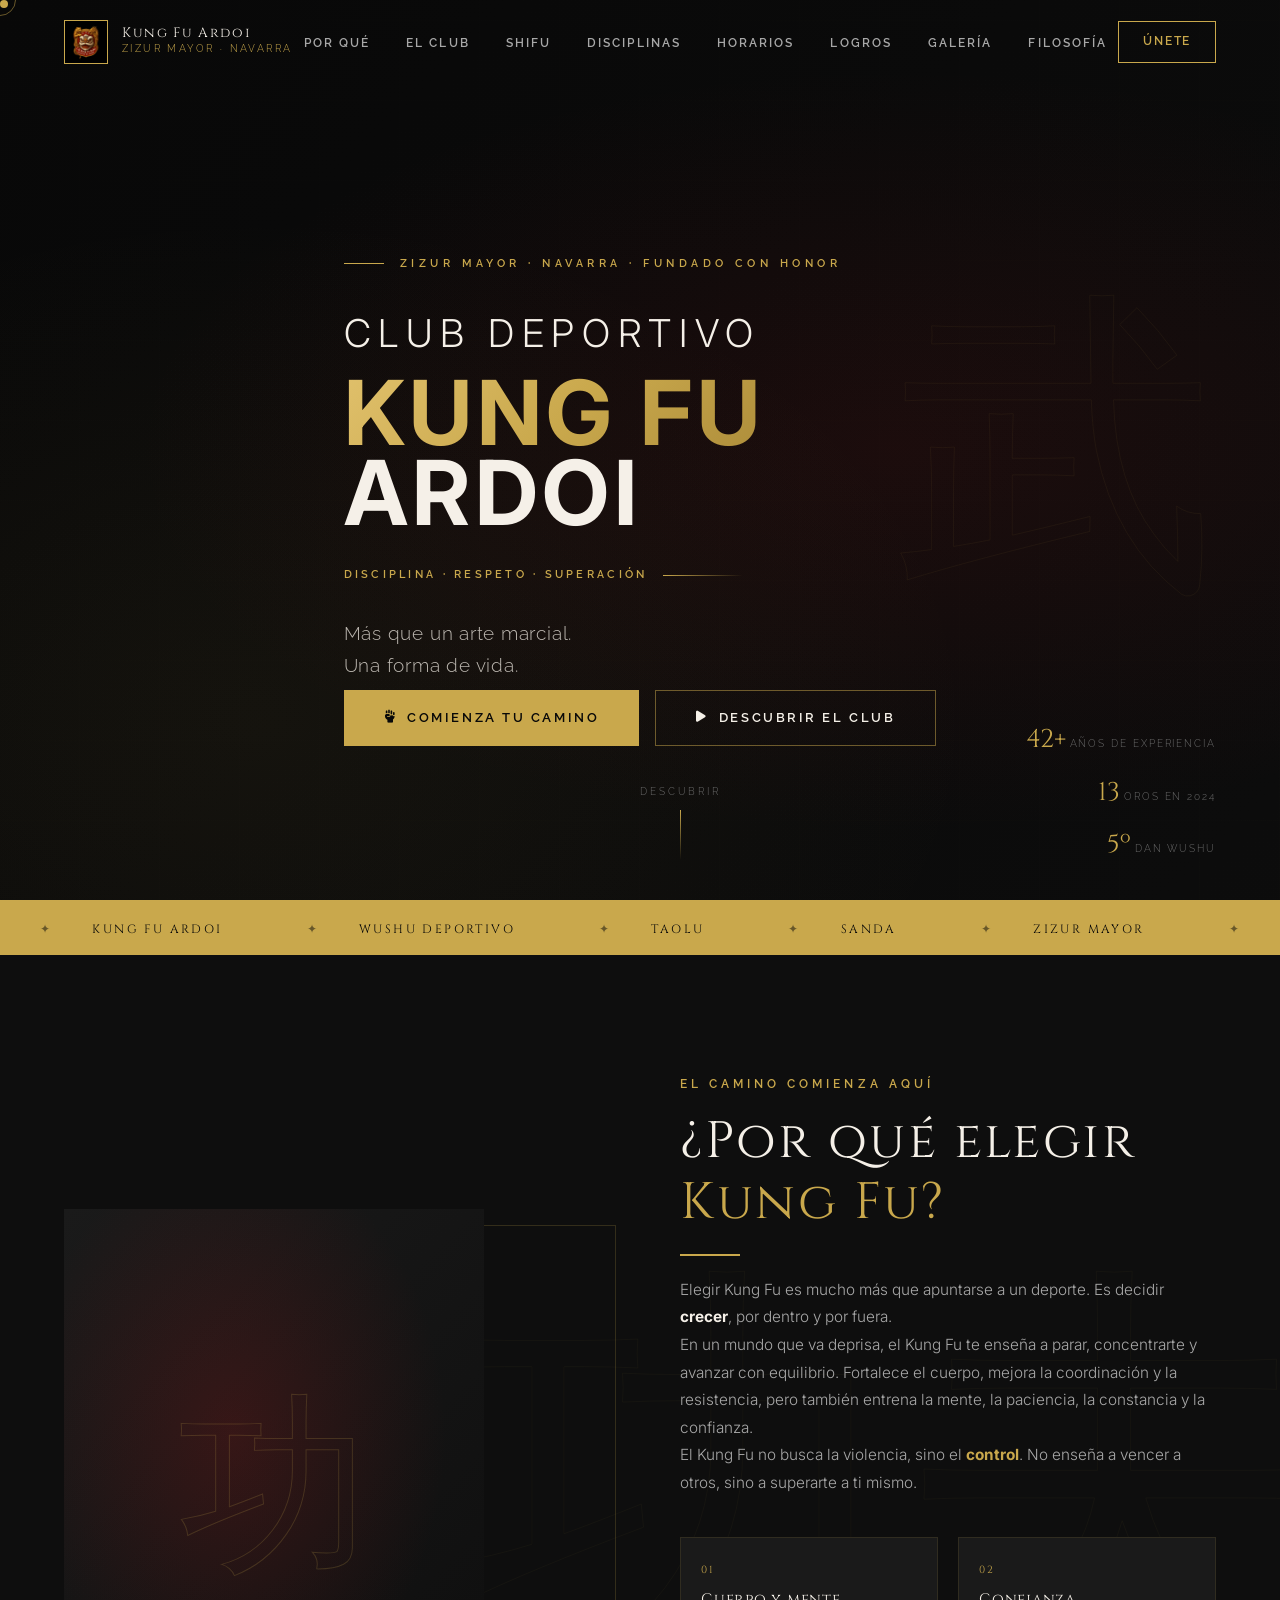
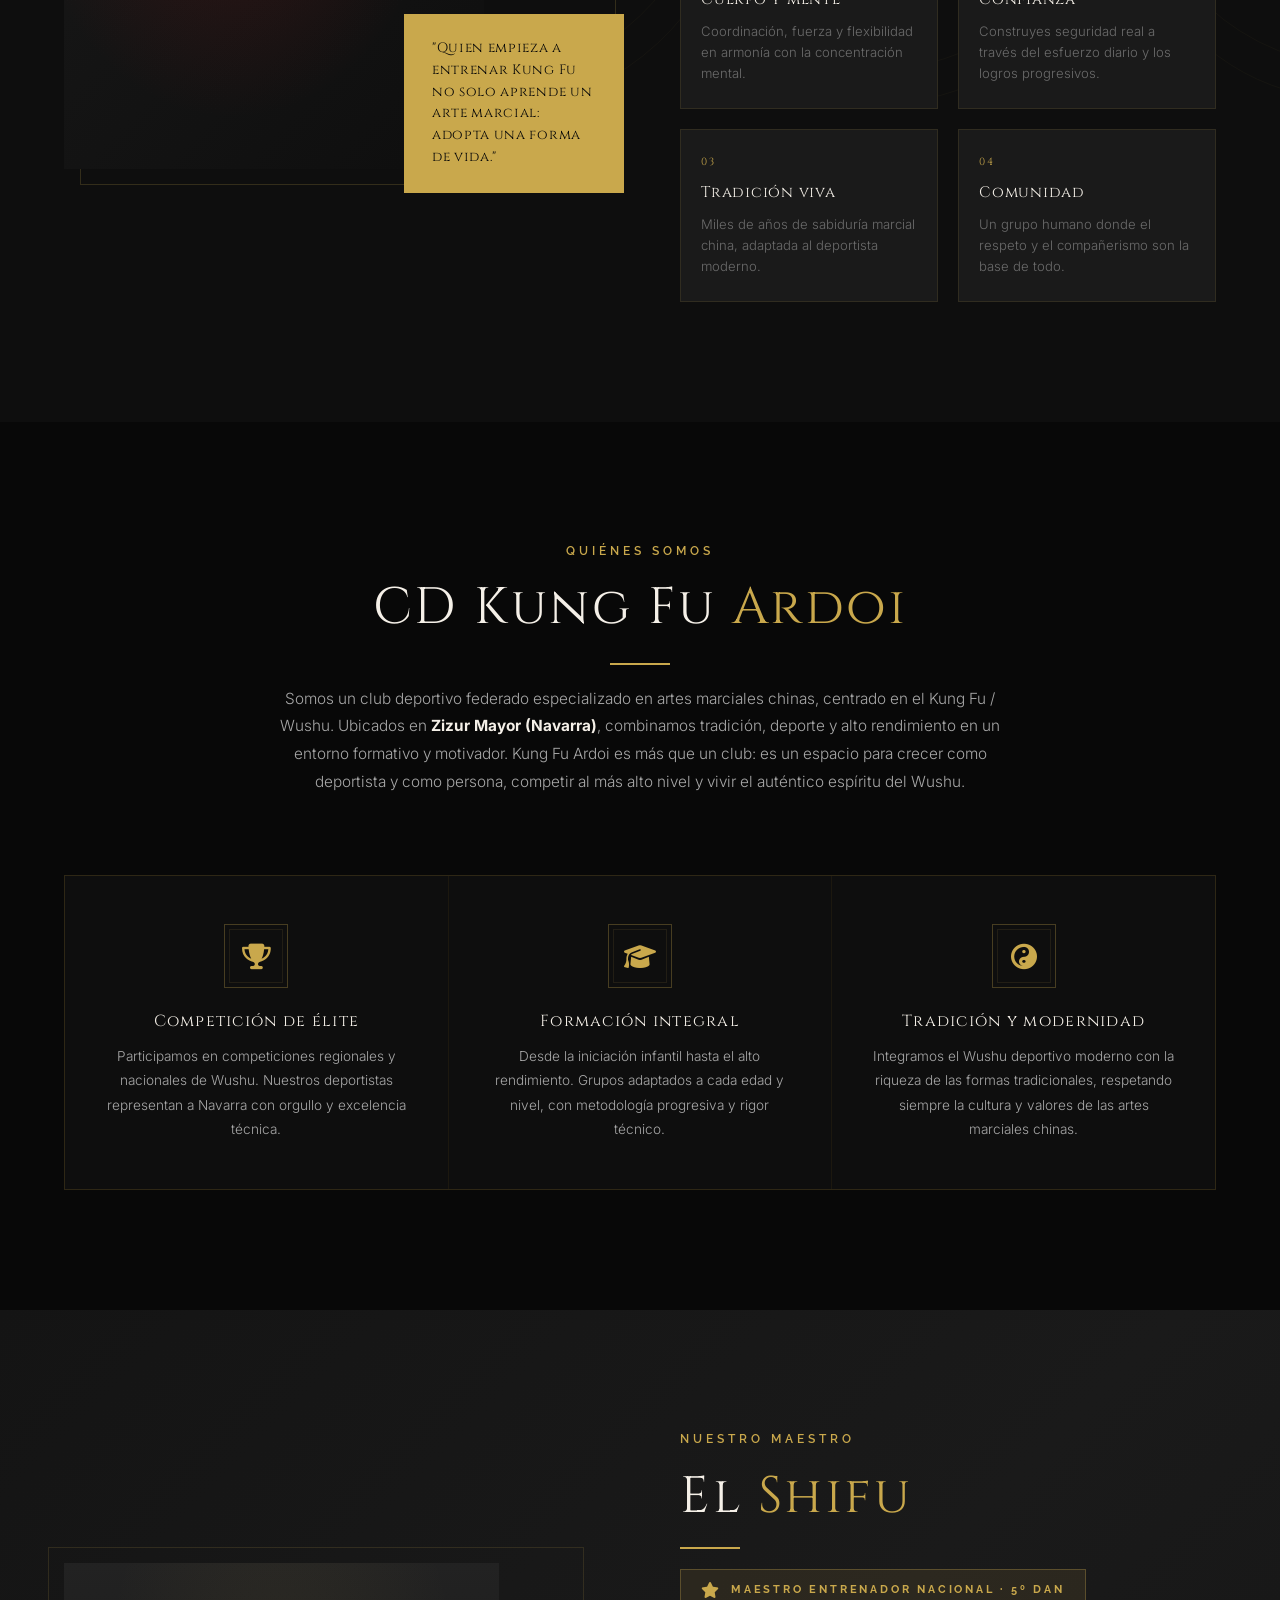
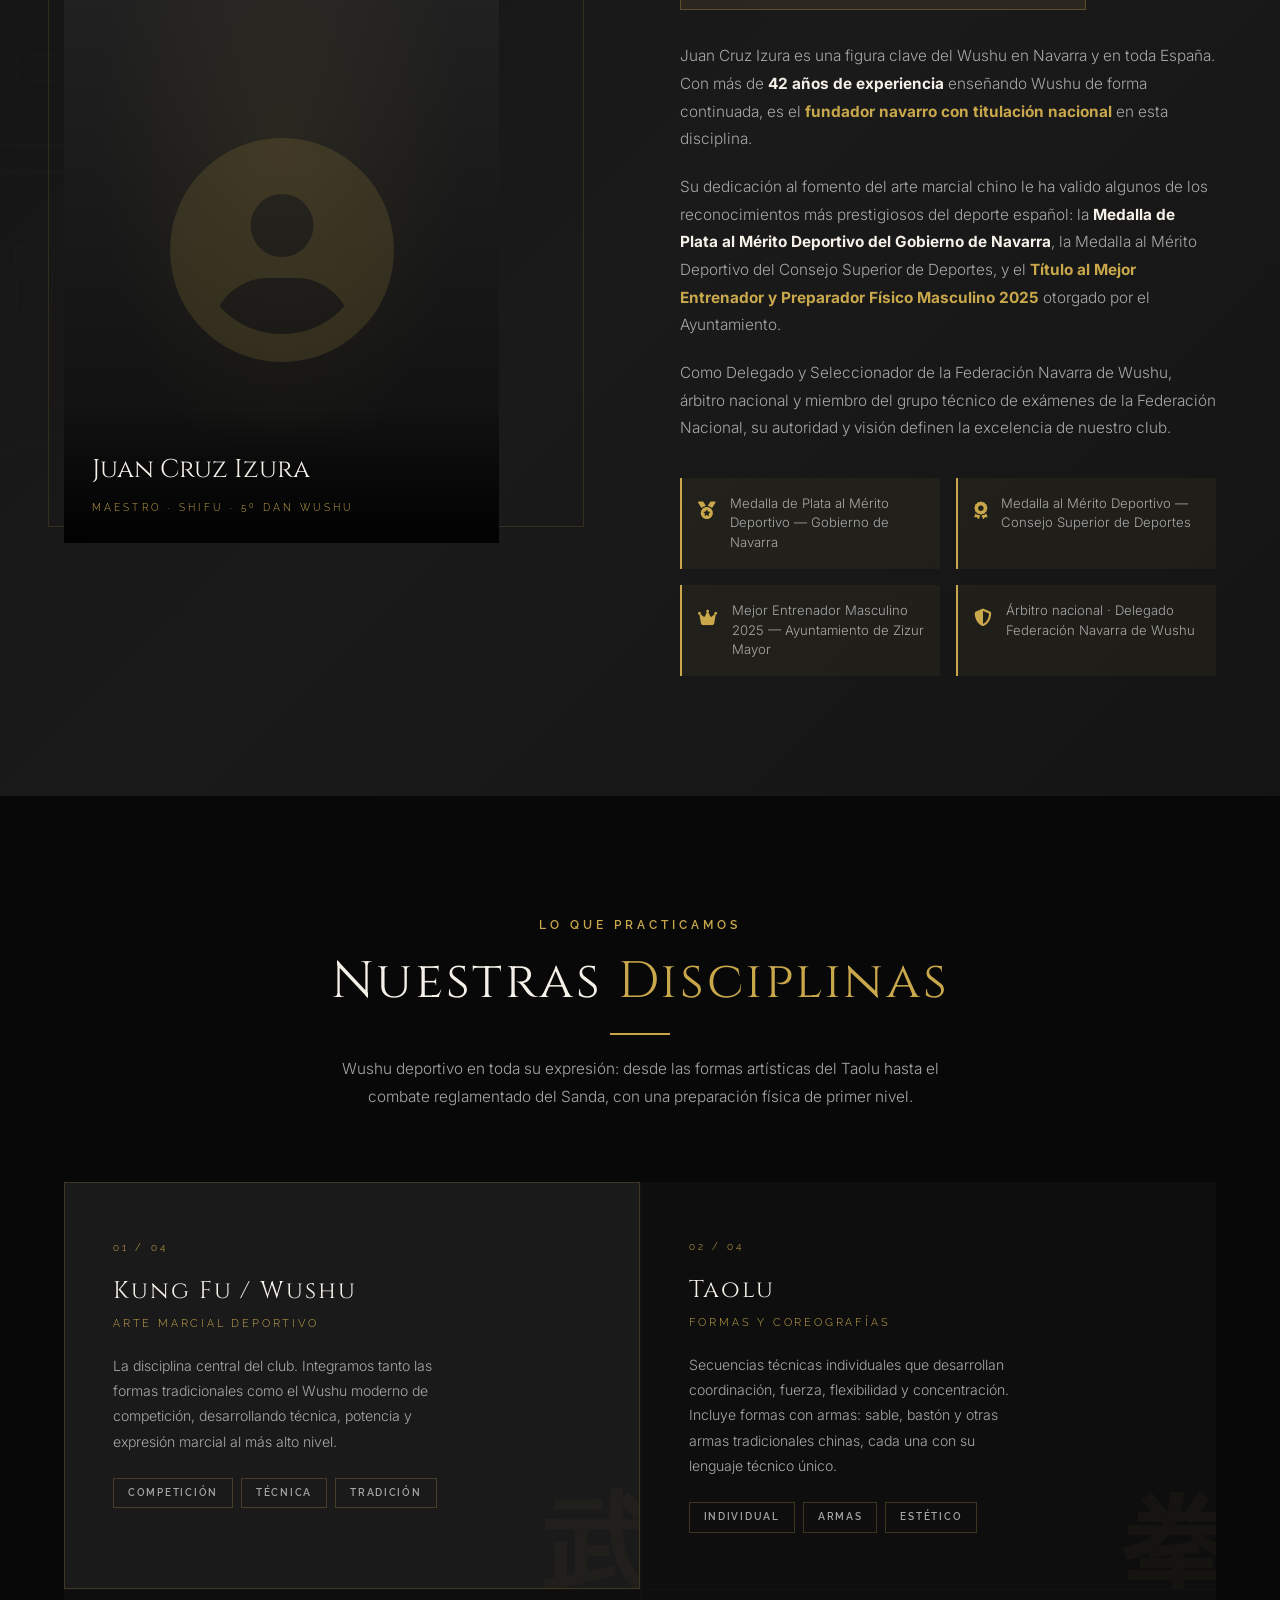
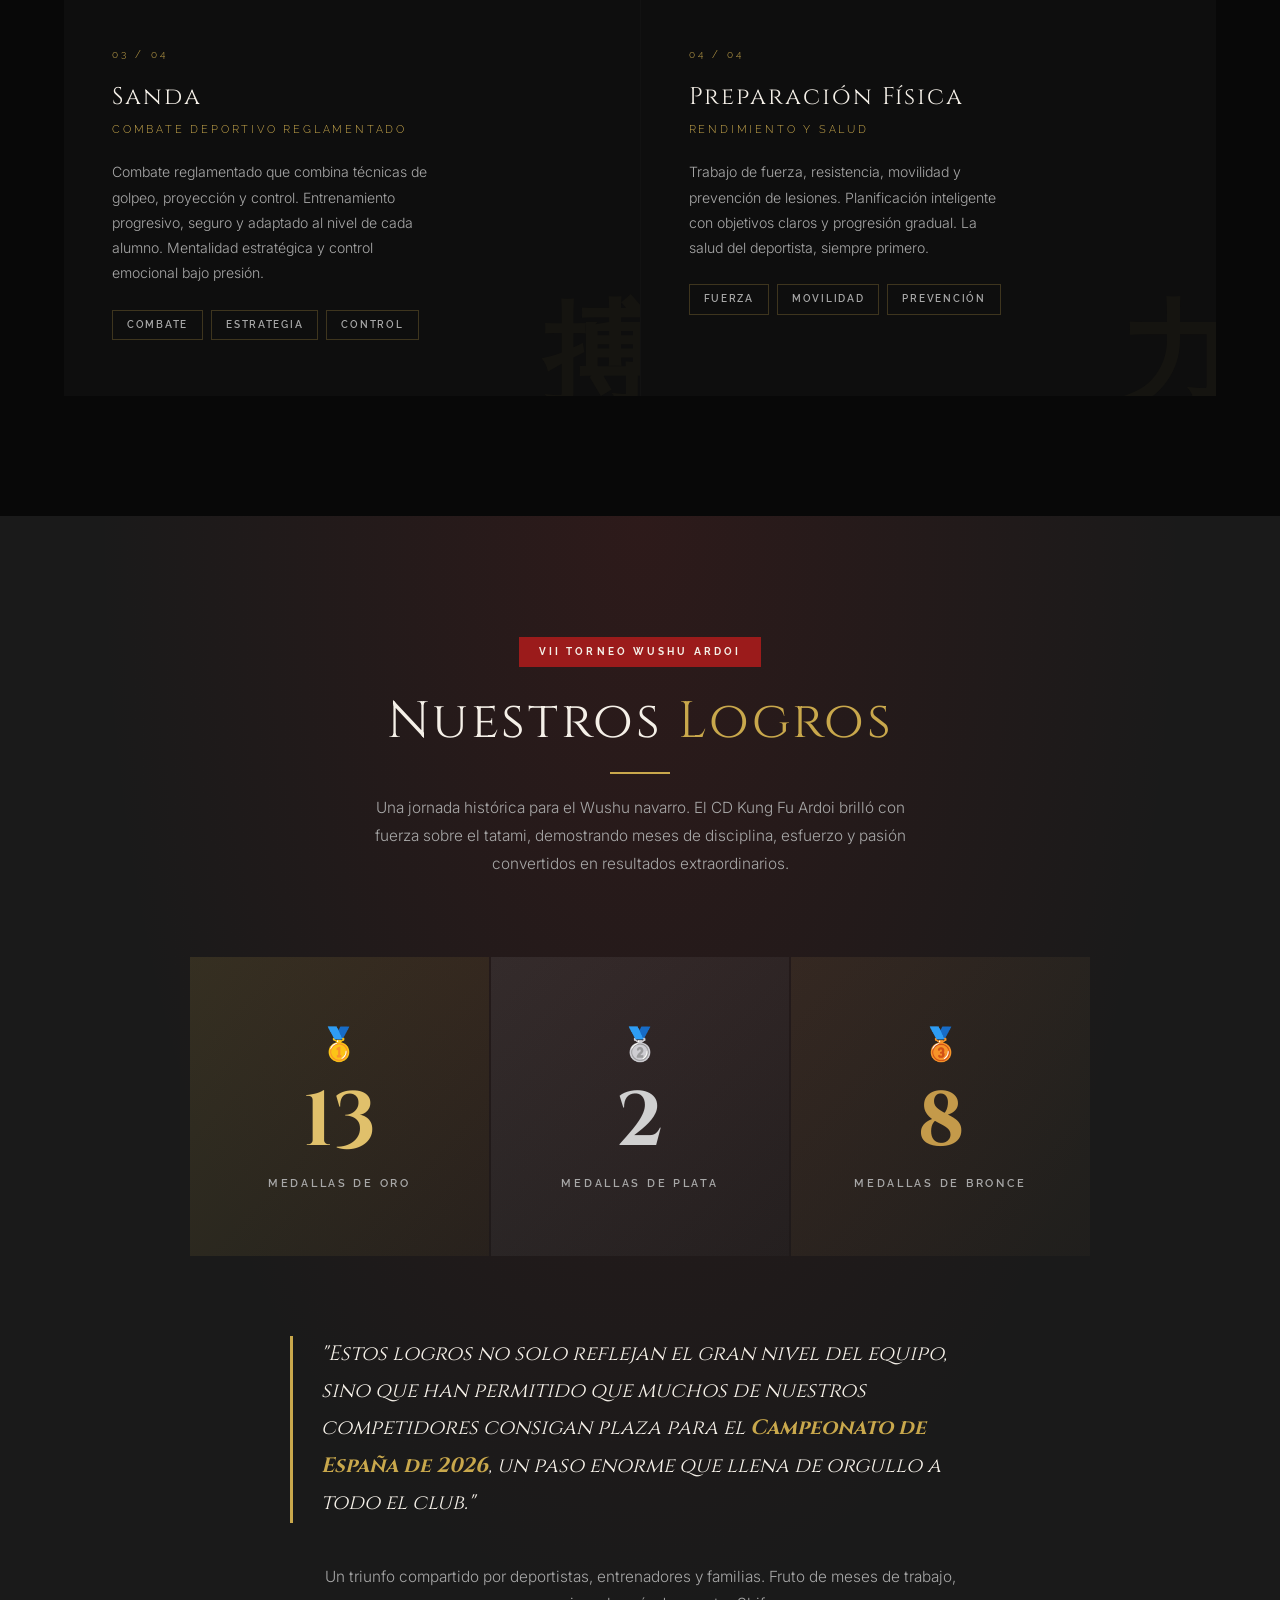
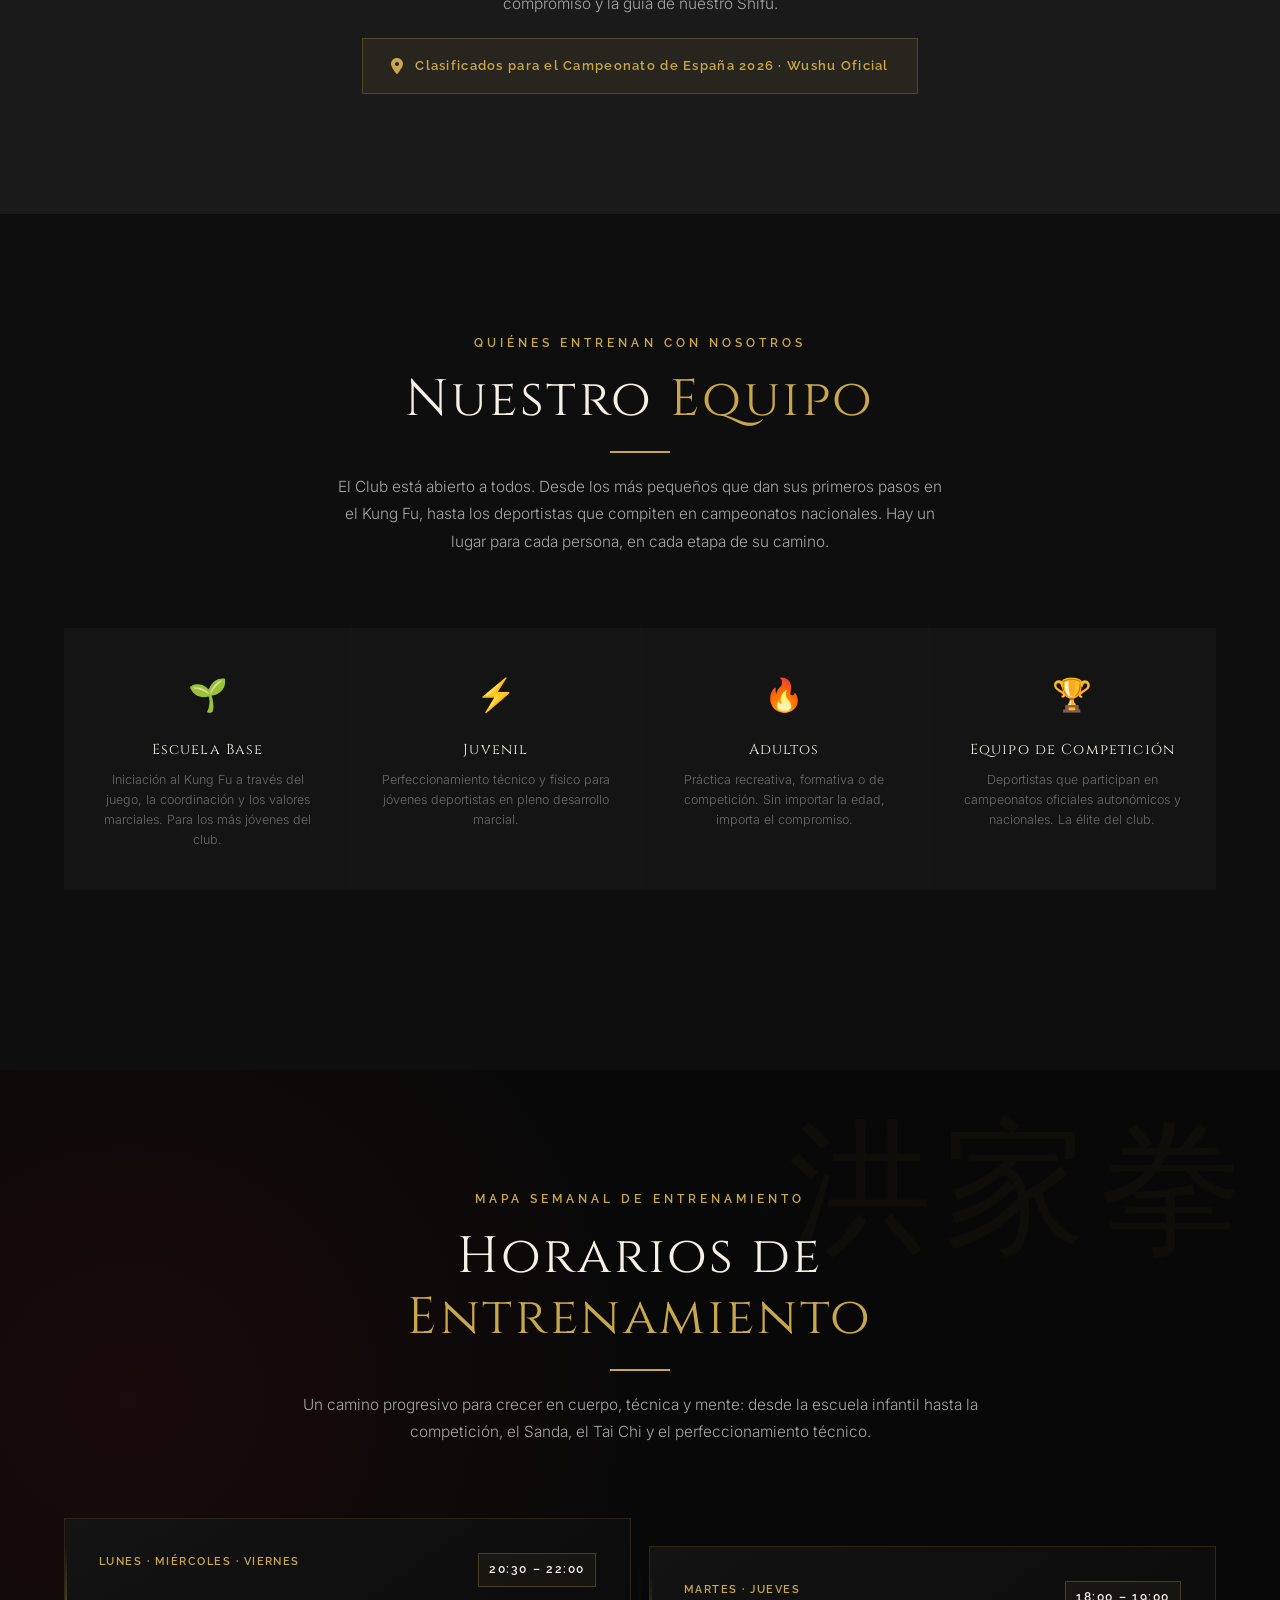
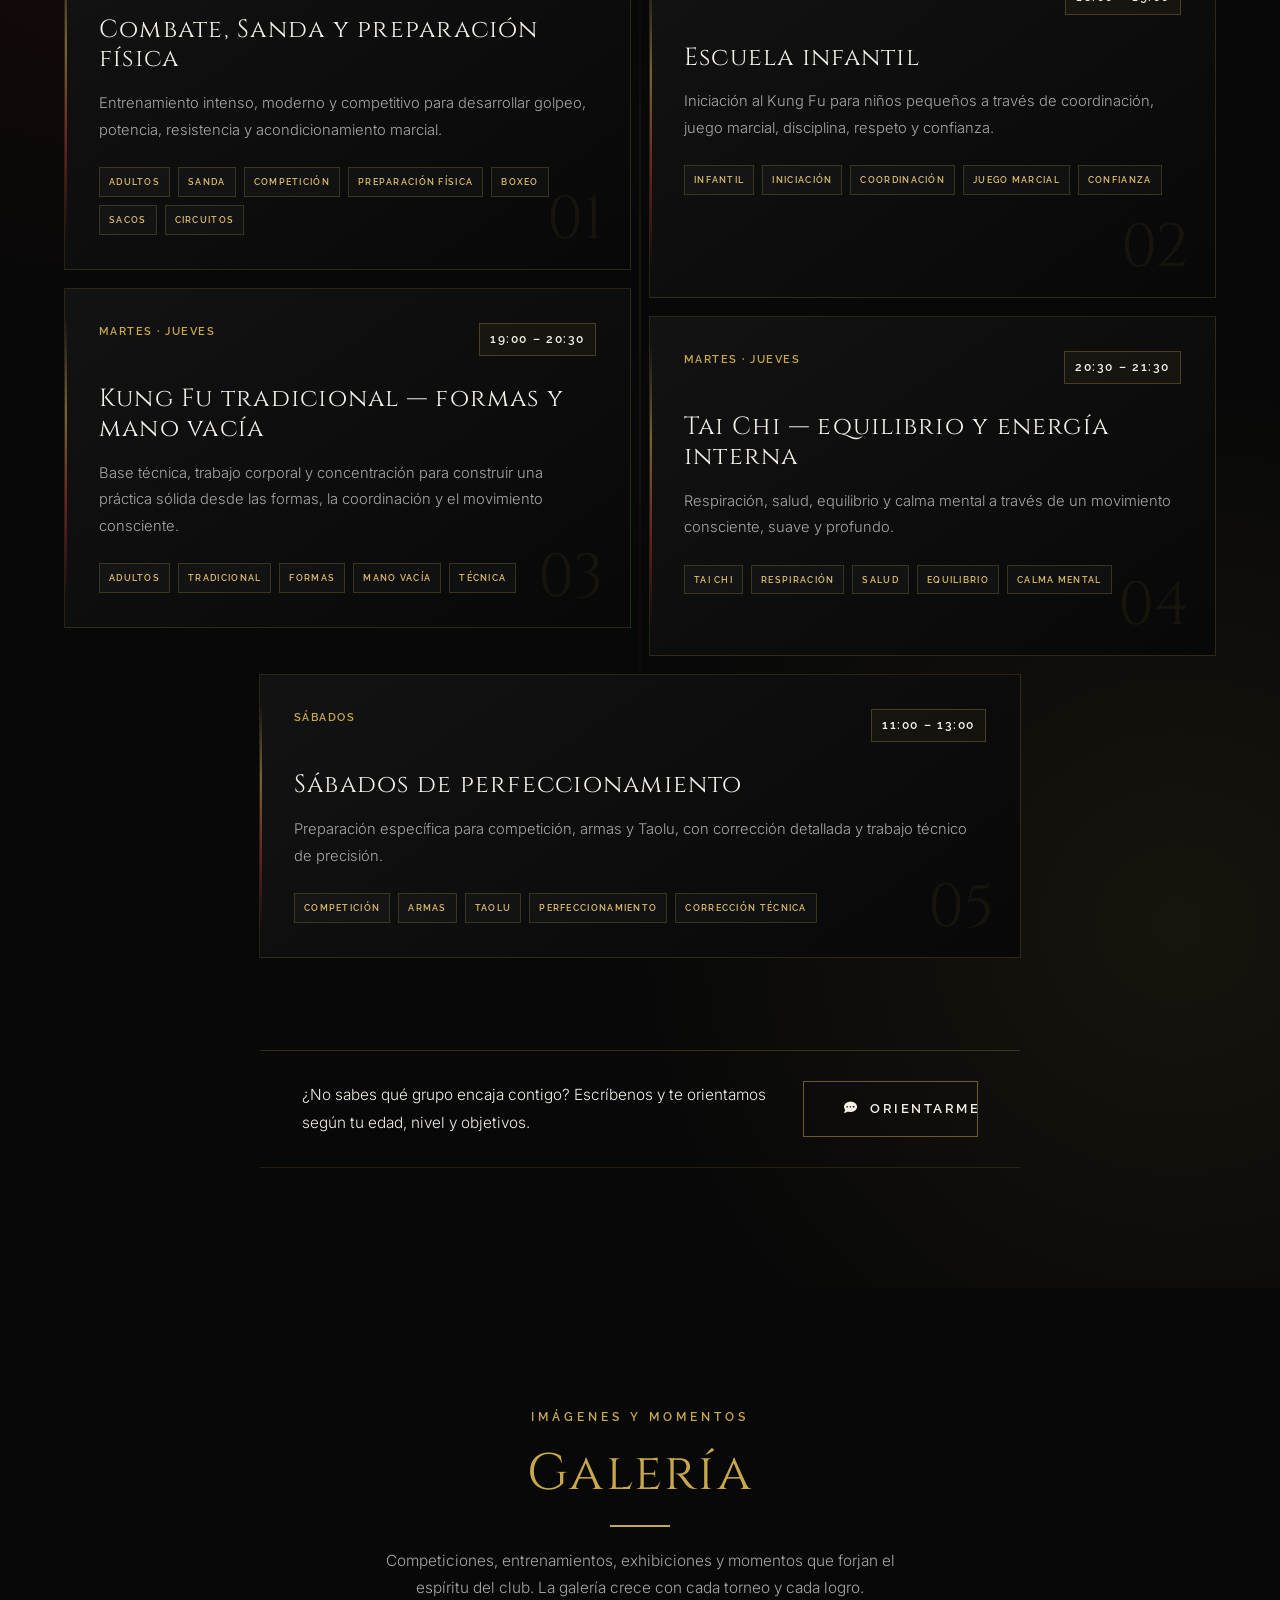
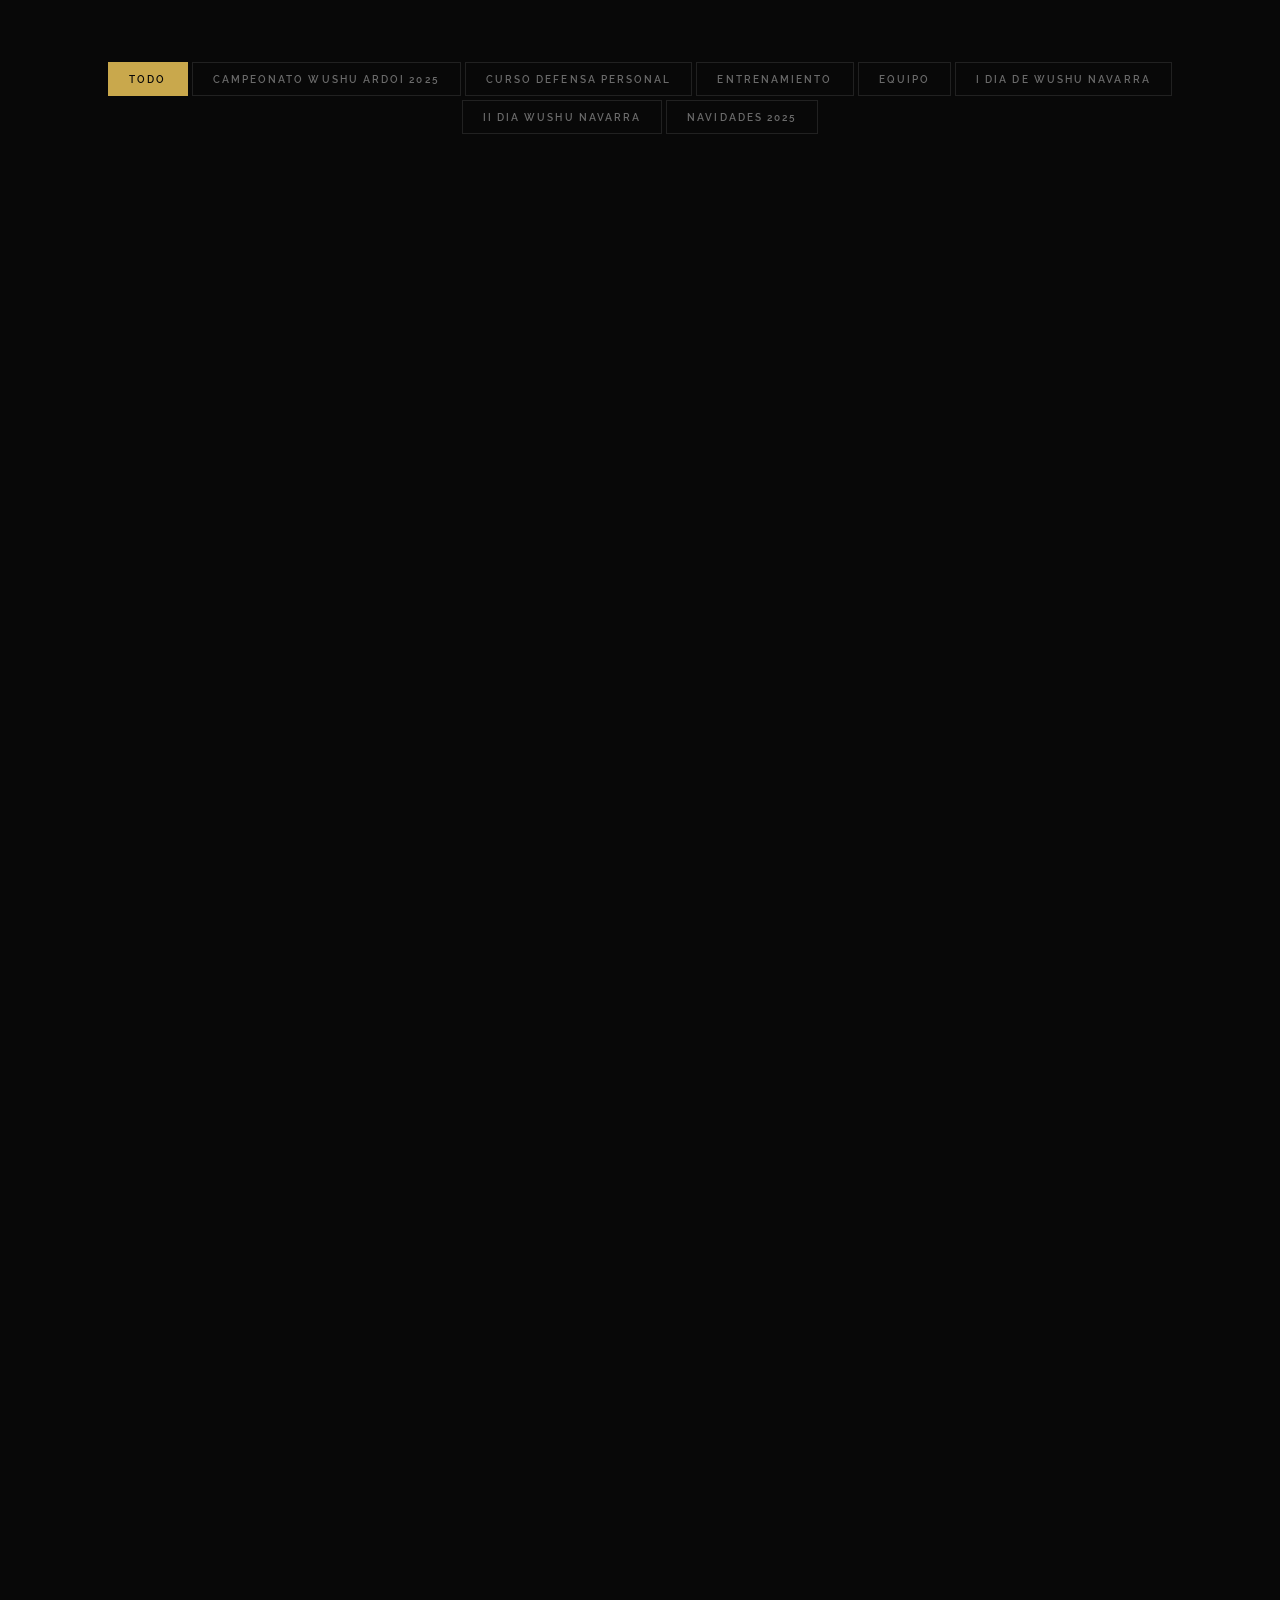
==== commit 232352dd: "Add training schedule section and mobile menu toggle" ====
--- a/index.html
+++ b/index.html
@@ -28,8 +28,7 @@
   <link rel="stylesheet" href="https://cdnjs.cloudflare.com/ajax/libs/font-awesome/6.5.0/css/all.min.css" />
 
   <!-- Estilos -->
-  <link rel="preload" as="image" href="assets/images/loading-hung-gar.png" />
-  <link rel="stylesheet" href="css/styles.css" />
+  <link rel="stylesheet" href="css/styles.css?v=horarios-menu" />
 
   <!-- Netlify Identity (para CMS admin flotante) -->
   <script src="https://identity.netlify.com/v1/netlify-identity-widget.js" defer></script>
@@ -48,10 +47,9 @@
      LOADER
 ══════════════════════════════════════ -->
 <div id="page-loader">
-  <div class="loader-content" aria-live="polite">
-    <div class="loader-status">
-      <span>CARGANDO</span><span class="loader-dots" aria-hidden="true"></span>
-    </div>
+  <div class="loader-mark" aria-hidden="true">洪家拳</div>
+  <div class="loader-subtitle">C.D. Kung Fu Ardoi</div>
+  <div class="loader-content" aria-hidden="true">
     <div class="loader-bar-wrap" aria-hidden="true">
       <div class="loader-bar"></div>
       <div class="loader-glow"></div>
@@ -83,6 +81,7 @@
       <li><a href="#club">El Club</a></li>
       <li><a href="#shifu">Shifu</a></li>
       <li><a href="#disciplinas">Disciplinas</a></li>
+      <li><a href="#horarios">Horarios</a></li>
       <li><a href="#campeonatos">Logros</a></li>
       <li><a href="#galeria">Galería</a></li>
       <li><a href="#filosofia">Filosofía</a></li>
@@ -106,6 +105,7 @@
   <a href="#club">Nuestro Club</a>
   <a href="#shifu">Nuestro Shifu</a>
   <a href="#disciplinas">Disciplinas</a>
+  <a href="#horarios">Horarios</a>
   <a href="#campeonatos">Campeonatos</a>
   <a href="#equipo">Equipo</a>
   <a href="#galeria">Galería</a>
@@ -620,6 +620,137 @@
           La élite del club.
         </p>
       </div>
+    </div>
+  </div>
+</section>
+
+<!-- ══════════════════════════════════════
+     HORARIOS — MAPA DE ENTRENAMIENTO
+══════════════════════════════════════ -->
+<section id="horarios" aria-labelledby="horarios-heading">
+  <div class="container">
+    <div class="horarios-header">
+      <span class="section-label reveal">Mapa semanal de entrenamiento</span>
+      <h2 id="horarios-heading" class="reveal delay-1">
+        Horarios de <span class="gold">Entrenamiento</span>
+      </h2>
+      <span class="gold-line reveal delay-2"></span>
+      <p class="reveal delay-2">
+        Un camino progresivo para crecer en cuerpo, técnica y mente: desde la escuela
+        infantil hasta la competición, el Sanda, el Tai Chi y el perfeccionamiento técnico.
+      </p>
+    </div>
+
+    <div class="horarios-path" aria-label="Horarios semanales del club">
+      <article class="horario-card horario-card--combat reveal delay-1">
+        <div class="horario-card-mark" aria-hidden="true">01</div>
+        <div class="horario-card-top">
+          <span class="horario-day">Lunes · Miércoles · Viernes</span>
+          <span class="horario-time">20:30 – 22:00</span>
+        </div>
+        <h3>Combate, Sanda y preparación física</h3>
+        <p>
+          Entrenamiento intenso, moderno y competitivo para desarrollar golpeo,
+          potencia, resistencia y acondicionamiento marcial.
+        </p>
+        <div class="horario-tags" aria-label="Enfoques del grupo">
+          <span>Adultos</span>
+          <span>Sanda</span>
+          <span>Competición</span>
+          <span>Preparación física</span>
+          <span>Boxeo</span>
+          <span>Sacos</span>
+          <span>Circuitos</span>
+        </div>
+      </article>
+
+      <article class="horario-card reveal delay-2">
+        <div class="horario-card-mark" aria-hidden="true">02</div>
+        <div class="horario-card-top">
+          <span class="horario-day">Martes · Jueves</span>
+          <span class="horario-time">18:00 – 19:00</span>
+        </div>
+        <h3>Escuela infantil</h3>
+        <p>
+          Iniciación al Kung Fu para niños pequeños a través de coordinación,
+          juego marcial, disciplina, respeto y confianza.
+        </p>
+        <div class="horario-tags" aria-label="Enfoques del grupo">
+          <span>Infantil</span>
+          <span>Iniciación</span>
+          <span>Coordinación</span>
+          <span>Juego marcial</span>
+          <span>Confianza</span>
+        </div>
+      </article>
+
+      <article class="horario-card reveal delay-3">
+        <div class="horario-card-mark" aria-hidden="true">03</div>
+        <div class="horario-card-top">
+          <span class="horario-day">Martes · Jueves</span>
+          <span class="horario-time">19:00 – 20:30</span>
+        </div>
+        <h3>Kung Fu tradicional — formas y mano vacía</h3>
+        <p>
+          Base técnica, trabajo corporal y concentración para construir una práctica
+          sólida desde las formas, la coordinación y el movimiento consciente.
+        </p>
+        <div class="horario-tags" aria-label="Enfoques del grupo">
+          <span>Adultos</span>
+          <span>Tradicional</span>
+          <span>Formas</span>
+          <span>Mano vacía</span>
+          <span>Técnica</span>
+        </div>
+      </article>
+
+      <article class="horario-card horario-card--internal reveal delay-1">
+        <div class="horario-card-mark" aria-hidden="true">04</div>
+        <div class="horario-card-top">
+          <span class="horario-day">Martes · Jueves</span>
+          <span class="horario-time">20:30 – 21:30</span>
+        </div>
+        <h3>Tai Chi — equilibrio y energía interna</h3>
+        <p>
+          Respiración, salud, equilibrio y calma mental a través de un movimiento
+          consciente, suave y profundo.
+        </p>
+        <div class="horario-tags" aria-label="Enfoques del grupo">
+          <span>Tai Chi</span>
+          <span>Respiración</span>
+          <span>Salud</span>
+          <span>Equilibrio</span>
+          <span>Calma mental</span>
+        </div>
+      </article>
+
+      <article class="horario-card horario-card--wide reveal delay-2">
+        <div class="horario-card-mark" aria-hidden="true">05</div>
+        <div class="horario-card-top">
+          <span class="horario-day">Sábados</span>
+          <span class="horario-time">11:00 – 13:00</span>
+        </div>
+        <h3>Sábados de perfeccionamiento</h3>
+        <p>
+          Preparación específica para competición, armas y Taolu, con corrección
+          detallada y trabajo técnico de precisión.
+        </p>
+        <div class="horario-tags" aria-label="Enfoques del grupo">
+          <span>Competición</span>
+          <span>Armas</span>
+          <span>Taolu</span>
+          <span>Perfeccionamiento</span>
+          <span>Corrección técnica</span>
+        </div>
+      </article>
+    </div>
+
+    <div class="horarios-cta reveal">
+      <p>¿No sabes qué grupo encaja contigo? Escríbenos y te orientamos según tu edad, nivel y objetivos.</p>
+      <a href="#contacto" class="btn btn-outline">
+        <i class="fas fa-comment-dots" aria-hidden="true"></i>
+        Orientarme
+      </a>
     </div>
   </div>
 </section>
@@ -1190,6 +1321,7 @@
           <li><a href="#disciplinas">Disciplinas</a></li>
           <li><a href="#disciplinas">Taolu</a></li>
           <li><a href="#disciplinas">Sanda</a></li>
+          <li><a href="#horarios">Horarios</a></li>
           <li><a href="#actividades">Actividades</a></li>
           <li><a href="#tarifas">Tarifas</a></li>
         </ul>
@@ -1231,7 +1363,7 @@
 </a>
 
 <!-- JavaScript principal -->
-<script src="js/main.js"></script>
+<script src="js/main.js?v=horarios-menu"></script>
 <!-- CMS Loader — contenido dinámico desde content/*.json -->
 <script src="js/cms-loader.js"></script>
 <script>
--- a/css/styles.css
+++ b/css/styles.css
@@ -308,17 +308,53 @@
 
 .nav-hamburger {
   display: none;
+  position: relative;
+  width: 46px;
+  height: 46px;
+  align-items: center;
+  justify-content: center;
   flex-direction: column;
-  gap: 5px;
+  gap: 6px;
   cursor: pointer;
-  padding: 4px;
-}
+  padding: 0;
+  background: rgba(8,8,8,0.84);
+  border: 1px solid rgba(201,168,76,0.45);
+  border-radius: 0;
+  box-shadow: 0 10px 28px rgba(0,0,0,0.32), inset 0 0 0 1px rgba(255,255,255,0.04);
+  transition: var(--transition);
+}
+
+.nav-hamburger:hover,
+.nav-hamburger:focus-visible {
+  border-color: var(--gold);
+  background: rgba(22,18,12,0.95);
+  outline: none;
+}
+
 .nav-hamburger span {
   display: block;
-  width: 28px;
-  height: 1.5px;
-  background: var(--white);
+  width: 22px;
+  height: 2px;
+  background: var(--gold);
+  transform-origin: center;
   transition: var(--transition);
+}
+
+.nav-hamburger span:nth-child(2) {
+  width: 16px;
+}
+
+.nav-hamburger.active span:nth-child(1) {
+  transform: translateY(8px) rotate(45deg);
+}
+
+.nav-hamburger.active span:nth-child(2) {
+  opacity: 0;
+  transform: scaleX(0);
+}
+
+.nav-hamburger.active span:nth-child(3) {
+  transform: translateY(-8px) rotate(-45deg);
 }
 
 /* Mobile nav */
@@ -1331,6 +1367,212 @@
   line-height: 1.6;
 }
 
+/* ── SECCIÓN: HORARIOS ── */
+#horarios {
+  padding: var(--section-pad);
+  background:
+    radial-gradient(circle at 10% 18%, rgba(155,27,27,0.12), transparent 28%),
+    radial-gradient(circle at 92% 80%, rgba(201,168,76,0.08), transparent 30%),
+    var(--black);
+  position: relative;
+  overflow: hidden;
+}
+
+#horarios::before {
+  content: '洪家拳';
+  position: absolute;
+  right: clamp(-28px, 2vw, 60px);
+  top: 52px;
+  font-family: var(--font-head);
+  font-size: clamp(4rem, 12vw, 9rem);
+  line-height: 1;
+  letter-spacing: 0.08em;
+  color: rgba(201,168,76,0.035);
+  pointer-events: none;
+}
+
+.horarios-header {
+  text-align: center;
+  max-width: 720px;
+  margin: 0 auto 72px;
+  position: relative;
+  z-index: 1;
+}
+
+.horarios-path {
+  position: relative;
+  z-index: 1;
+  display: grid;
+  grid-template-columns: repeat(6, 1fr);
+  gap: 18px;
+}
+
+.horarios-path::before {
+  content: '';
+  position: absolute;
+  left: 50%;
+  top: 24px;
+  bottom: 24px;
+  width: 1px;
+  background: linear-gradient(180deg, transparent, rgba(201,168,76,0.35), rgba(155,27,27,0.25), transparent);
+  transform: translateX(-50%);
+  opacity: 0.55;
+  pointer-events: none;
+}
+
+.horario-card {
+  grid-column: span 3;
+  min-height: 330px;
+  background: linear-gradient(145deg, rgba(20,20,20,0.94), rgba(8,8,8,0.98));
+  border: 1px solid rgba(201,168,76,0.16);
+  padding: 34px;
+  position: relative;
+  overflow: hidden;
+  transition: var(--transition);
+}
+
+.horario-card:nth-child(even) {
+  transform: translateY(28px);
+}
+
+.horario-card--wide {
+  grid-column: 2 / span 4;
+  min-height: 280px;
+  margin-top: 28px;
+}
+
+.horario-card::before {
+  content: '';
+  position: absolute;
+  inset: 0;
+  background: linear-gradient(90deg, rgba(155,27,27,0.12), transparent 38%);
+  opacity: 0;
+  transition: opacity 0.45s ease;
+}
+
+.horario-card::after {
+  content: '';
+  position: absolute;
+  left: 0;
+  top: 28px;
+  bottom: 28px;
+  width: 2px;
+  background: linear-gradient(180deg, transparent, var(--gold), var(--red-lt), transparent);
+  opacity: 0.55;
+}
+
+.horario-card:hover {
+  transform: translateY(-4px);
+  border-color: rgba(201,168,76,0.42);
+  box-shadow: 0 24px 70px rgba(0,0,0,0.42);
+}
+
+.horario-card:nth-child(even):hover {
+  transform: translateY(20px);
+}
+
+.horario-card:hover::before {
+  opacity: 1;
+}
+
+.horario-card-mark {
+  position: absolute;
+  right: 26px;
+  bottom: 18px;
+  font-family: var(--font-head);
+  font-size: 3.8rem;
+  color: rgba(201,168,76,0.07);
+  line-height: 1;
+}
+
+.horario-card-top {
+  display: flex;
+  align-items: flex-start;
+  justify-content: space-between;
+  gap: 18px;
+  margin-bottom: 28px;
+  position: relative;
+  z-index: 1;
+}
+
+.horario-day,
+.horario-time {
+  font-family: var(--font-accent);
+  font-weight: 600;
+  letter-spacing: 0.14em;
+  text-transform: uppercase;
+}
+
+.horario-day {
+  font-size: 0.66rem;
+  color: var(--gold);
+}
+
+.horario-time {
+  flex: 0 0 auto;
+  font-size: 0.72rem;
+  color: var(--white);
+  border: 1px solid rgba(201,168,76,0.28);
+  padding: 6px 10px;
+  background: rgba(201,168,76,0.05);
+}
+
+.horario-card h3 {
+  font-size: clamp(1.15rem, 2vw, 1.55rem);
+  color: var(--white);
+  margin-bottom: 16px;
+  position: relative;
+  z-index: 1;
+}
+
+.horario-card p {
+  font-size: 0.92rem;
+  color: var(--silver);
+  margin-bottom: 24px;
+  position: relative;
+  z-index: 1;
+}
+
+.horario-tags {
+  display: flex;
+  flex-wrap: wrap;
+  gap: 8px;
+  position: relative;
+  z-index: 1;
+}
+
+.horario-tags span {
+  font-family: var(--font-accent);
+  font-size: 0.58rem;
+  font-weight: 600;
+  letter-spacing: 0.14em;
+  text-transform: uppercase;
+  color: var(--gold-lt);
+  border: 1px solid rgba(201,168,76,0.22);
+  padding: 6px 9px;
+  background: rgba(255,255,255,0.025);
+}
+
+.horarios-cta {
+  max-width: 760px;
+  margin: 92px auto 0;
+  padding: 30px clamp(22px, 4vw, 42px);
+  border-top: 1px solid rgba(201,168,76,0.24);
+  border-bottom: 1px solid rgba(201,168,76,0.14);
+  display: flex;
+  align-items: center;
+  justify-content: space-between;
+  gap: 28px;
+  position: relative;
+  z-index: 1;
+}
+
+.horarios-cta p {
+  color: var(--white);
+  margin: 0;
+  max-width: 520px;
+}
+
 /* ── SECCIÓN: GALERÍA ── */
 #galeria {
   padding: var(--section-pad);
@@ -2228,6 +2470,19 @@
   .shifu-grid { grid-template-columns: 1fr; gap: 48px; }
   .disciplinas-grid { grid-template-columns: 1fr; }
   .disciplina-card.full { grid-column: span 1; grid-template-columns: 1fr; }
+  .horarios-path { grid-template-columns: 1fr; }
+  .horarios-path::before { left: 18px; }
+  .horario-card,
+  .horario-card--wide {
+    grid-column: span 1;
+    min-height: auto;
+    margin-top: 0;
+    margin-left: 34px;
+  }
+  .horario-card:nth-child(even),
+  .horario-card:nth-child(even):hover {
+    transform: none;
+  }
   .footer-main { grid-template-columns: 1fr 1fr; gap: 40px; }
   .filosofia-pillars { grid-template-columns: repeat(3, 1fr); }
 }
@@ -2270,6 +2525,24 @@
   .galeria-filter { flex-wrap: wrap; }
   .galeria-section { margin-bottom: 56px; }
   .galeria-section-header { align-items: flex-start; flex-direction: column-reverse; gap: 8px; }
+  #horarios::before { top: 34px; right: -18px; }
+  .horarios-header { margin-bottom: 48px; }
+  .horarios-path::before { left: 10px; }
+  .horario-card {
+    padding: 28px 22px;
+    margin-left: 14px;
+  }
+  .horario-card-top {
+    flex-direction: column;
+    gap: 12px;
+    margin-bottom: 22px;
+  }
+  .horario-time { align-self: flex-start; }
+  .horarios-cta {
+    margin-top: 56px;
+    flex-direction: column;
+    align-items: flex-start;
+  }
   .hero-actions { flex-direction: column; align-items: flex-start; }
   .contacto-form-wrap { padding: 28px 20px; }
   .galeria-lightbox {
@@ -2320,14 +2593,14 @@
   display: flex;
   flex-direction: column;
   align-items: center;
-  justify-content: flex-end;
-  padding: min(7vh, 72px) clamp(24px, 6vw, 96px);
+  justify-content: center;
+  padding: 32px;
   background:
-    linear-gradient(180deg, rgba(0,0,0,0.12) 0%, rgba(0,0,0,0.2) 46%, rgba(0,0,0,0.72) 100%),
-    url('../assets/images/loading-hung-gar.png') center center / cover no-repeat,
+    radial-gradient(circle at 50% 42%, rgba(201,168,76,0.12), transparent 28%),
+    radial-gradient(circle at 50% 54%, rgba(155,27,27,0.12), transparent 24%),
     var(--black);
   overflow: hidden;
-  transition: opacity 0.95s ease, visibility 0.95s ease;
+  transition: opacity 0.72s ease, visibility 0.72s ease;
 }
 
 #page-loader::after {
@@ -2335,9 +2608,9 @@
   position: absolute;
   inset: 0;
   background:
-    radial-gradient(circle at 50% 84%, rgba(201,168,76,0.12), transparent 24%),
-    radial-gradient(circle at 50% 88%, rgba(192,40,43,0.18), transparent 12%);
-  opacity: 0.9;
+    linear-gradient(90deg, transparent, rgba(201,168,76,0.05), transparent),
+    linear-gradient(180deg, transparent 0%, rgba(0,0,0,0.28) 100%);
+  opacity: 0.8;
   pointer-events: none;
 }
 
@@ -2346,41 +2619,48 @@
   visibility: hidden;
 }
 
+.loader-mark {
+  position: relative;
+  z-index: 1;
+  margin-bottom: 30px;
+  font-family: var(--font-head);
+  font-size: clamp(4.6rem, 13vw, 10rem);
+  line-height: 1;
+  letter-spacing: 0.1em;
+  color: var(--gold-lt);
+  text-shadow:
+    0 0 1px rgba(255,255,255,0.45),
+    0 0 24px rgba(201,168,76,0.28),
+    0 0 52px rgba(155,27,27,0.22);
+  animation: loaderMark 2.8s ease-in-out infinite;
+}
+
+.loader-subtitle {
+  position: relative;
+  z-index: 1;
+  margin-bottom: 42px;
+  font-family: var(--font-head);
+  font-size: clamp(0.86rem, 1.7vw, 1.16rem);
+  letter-spacing: 0.22em;
+  color: rgba(245,240,232,0.86);
+  text-transform: uppercase;
+}
+
 .loader-content {
   position: relative;
   z-index: 1;
-  width: min(48vw, 680px);
-  min-width: 280px;
+  width: min(360px, 74vw);
   display: flex;
   flex-direction: column;
   align-items: center;
-  gap: 18px;
+  gap: 0;
   animation: loaderBreathe 2.8s ease-in-out infinite;
 }
 
-.loader-status {
-  font-family: var(--font-head);
-  font-size: clamp(0.9rem, 1.45vw, 1.25rem);
-  letter-spacing: 0.42em;
-  color: var(--white);
-  text-transform: uppercase;
-  text-shadow: 0 0 16px rgba(255,255,255,0.2), 0 0 26px rgba(201,168,76,0.18);
-  animation: loaderPulse 1.9s ease-in-out infinite;
-}
-
-.loader-dots::after {
-  content: '';
-  display: inline-block;
-  min-width: 3.6em;
-  text-align: left;
-  color: var(--gold);
-  animation: loaderDots 1.35s steps(4, end) infinite;
-}
-
 .loader-bar-wrap {
   position: relative;
   width: 100%;
-  height: 5px;
+  height: 3px;
   overflow: hidden;
   filter: drop-shadow(0 0 14px rgba(201,168,76,0.28));
 }
@@ -2403,7 +2683,6 @@
   height: 100%;
   width: 38%;
   background: linear-gradient(90deg, transparent 0%, rgba(255,255,255,0.88) 38%, var(--gold) 58%, transparent 100%);
-  clip-path: polygon(0 46%, 8% 28%, 22% 46%, 40% 30%, 64% 48%, 82% 34%, 100% 52%, 100% 70%, 82% 58%, 63% 76%, 42% 58%, 24% 74%, 9% 56%, 0 70%);
   animation: loaderBrush 2.05s ease-in-out infinite;
 }
 
@@ -2411,30 +2690,23 @@
   position: absolute;
   top: 50%;
   left: 0;
-  width: 11px;
-  height: 11px;
+  width: 7px;
+  height: 7px;
   border-radius: 50%;
   background: var(--red-lt);
-  box-shadow: 0 0 12px rgba(255,255,255,0.75), 0 0 24px rgba(192,40,43,0.95), 0 0 44px rgba(201,168,76,0.55);
+  box-shadow: 0 0 10px rgba(255,255,255,0.45), 0 0 22px rgba(192,40,43,0.75), 0 0 34px rgba(201,168,76,0.42);
   transform: translate(-50%, -50%);
   animation: loaderGlowTravel 2.05s ease-in-out infinite;
-}
-
-@keyframes loaderDots {
-  0%   { content: ''; }
-  25%  { content: ' ·'; }
-  50%  { content: ' ··'; }
-  75%, 100% { content: ' ···'; }
-}
-
-@keyframes loaderPulse {
-  0%, 100% { opacity: 0.72; transform: translateY(0); }
-  50%      { opacity: 1; transform: translateY(-1px); }
 }
 
 @keyframes loaderBreathe {
   0%, 100% { transform: translateY(0) scale(1); }
   50%      { transform: translateY(-2px) scale(1.01); }
+}
+
+@keyframes loaderMark {
+  0%, 100% { opacity: 0.9; transform: scale(1); }
+  50%      { opacity: 1; transform: scale(1.025); }
 }
 
 @keyframes loaderBrush {
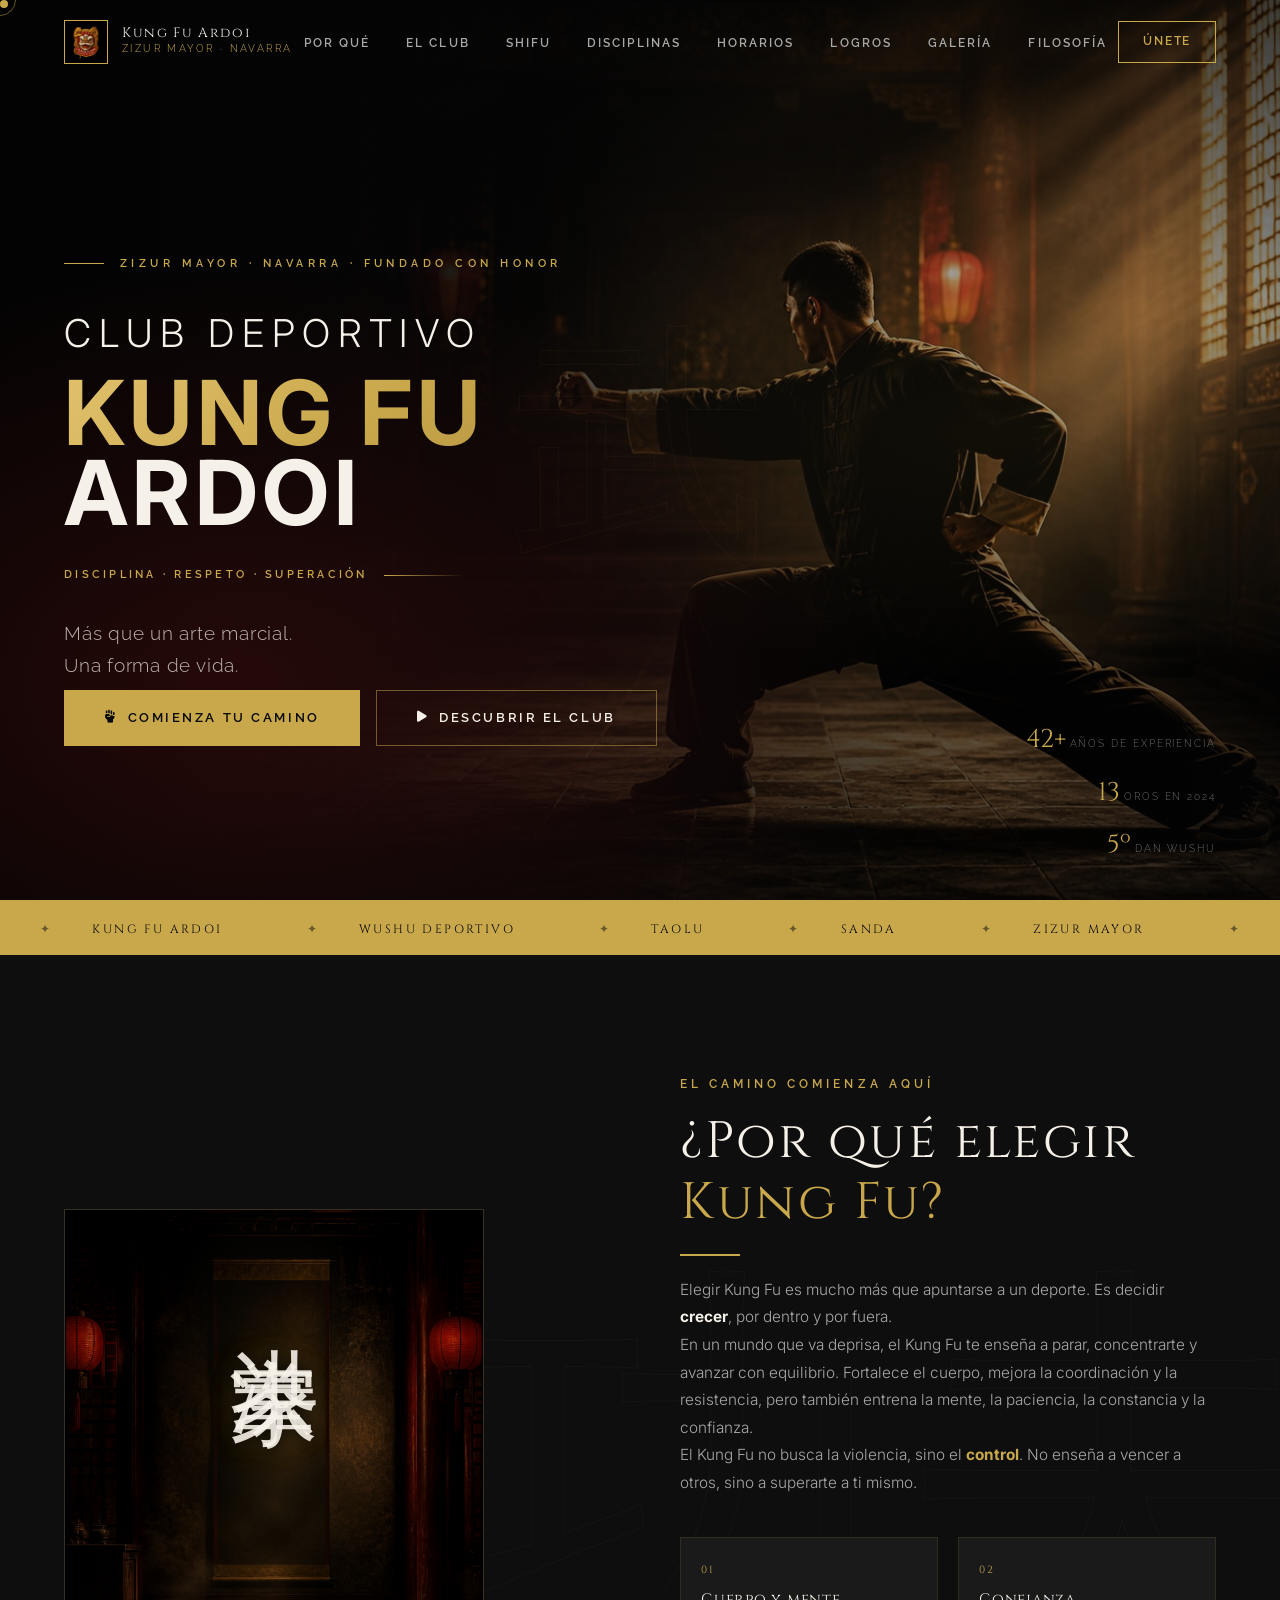
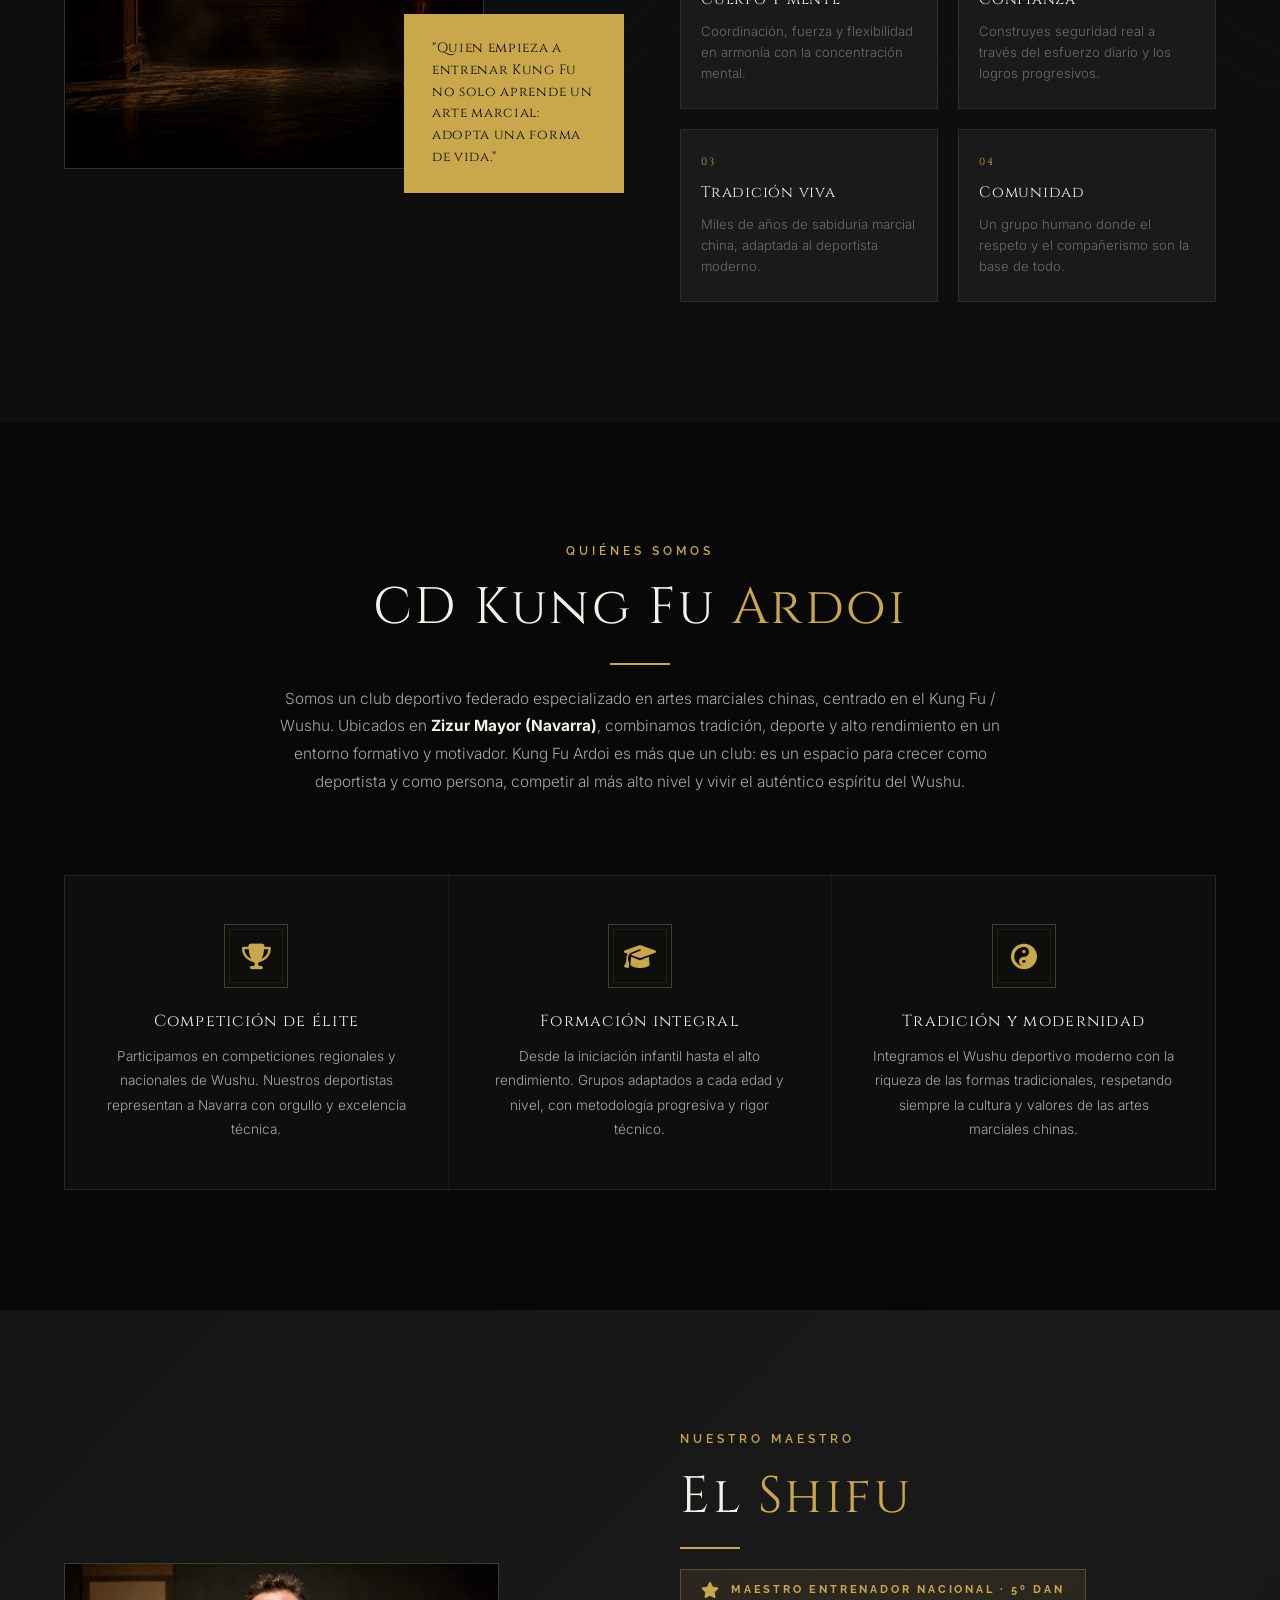
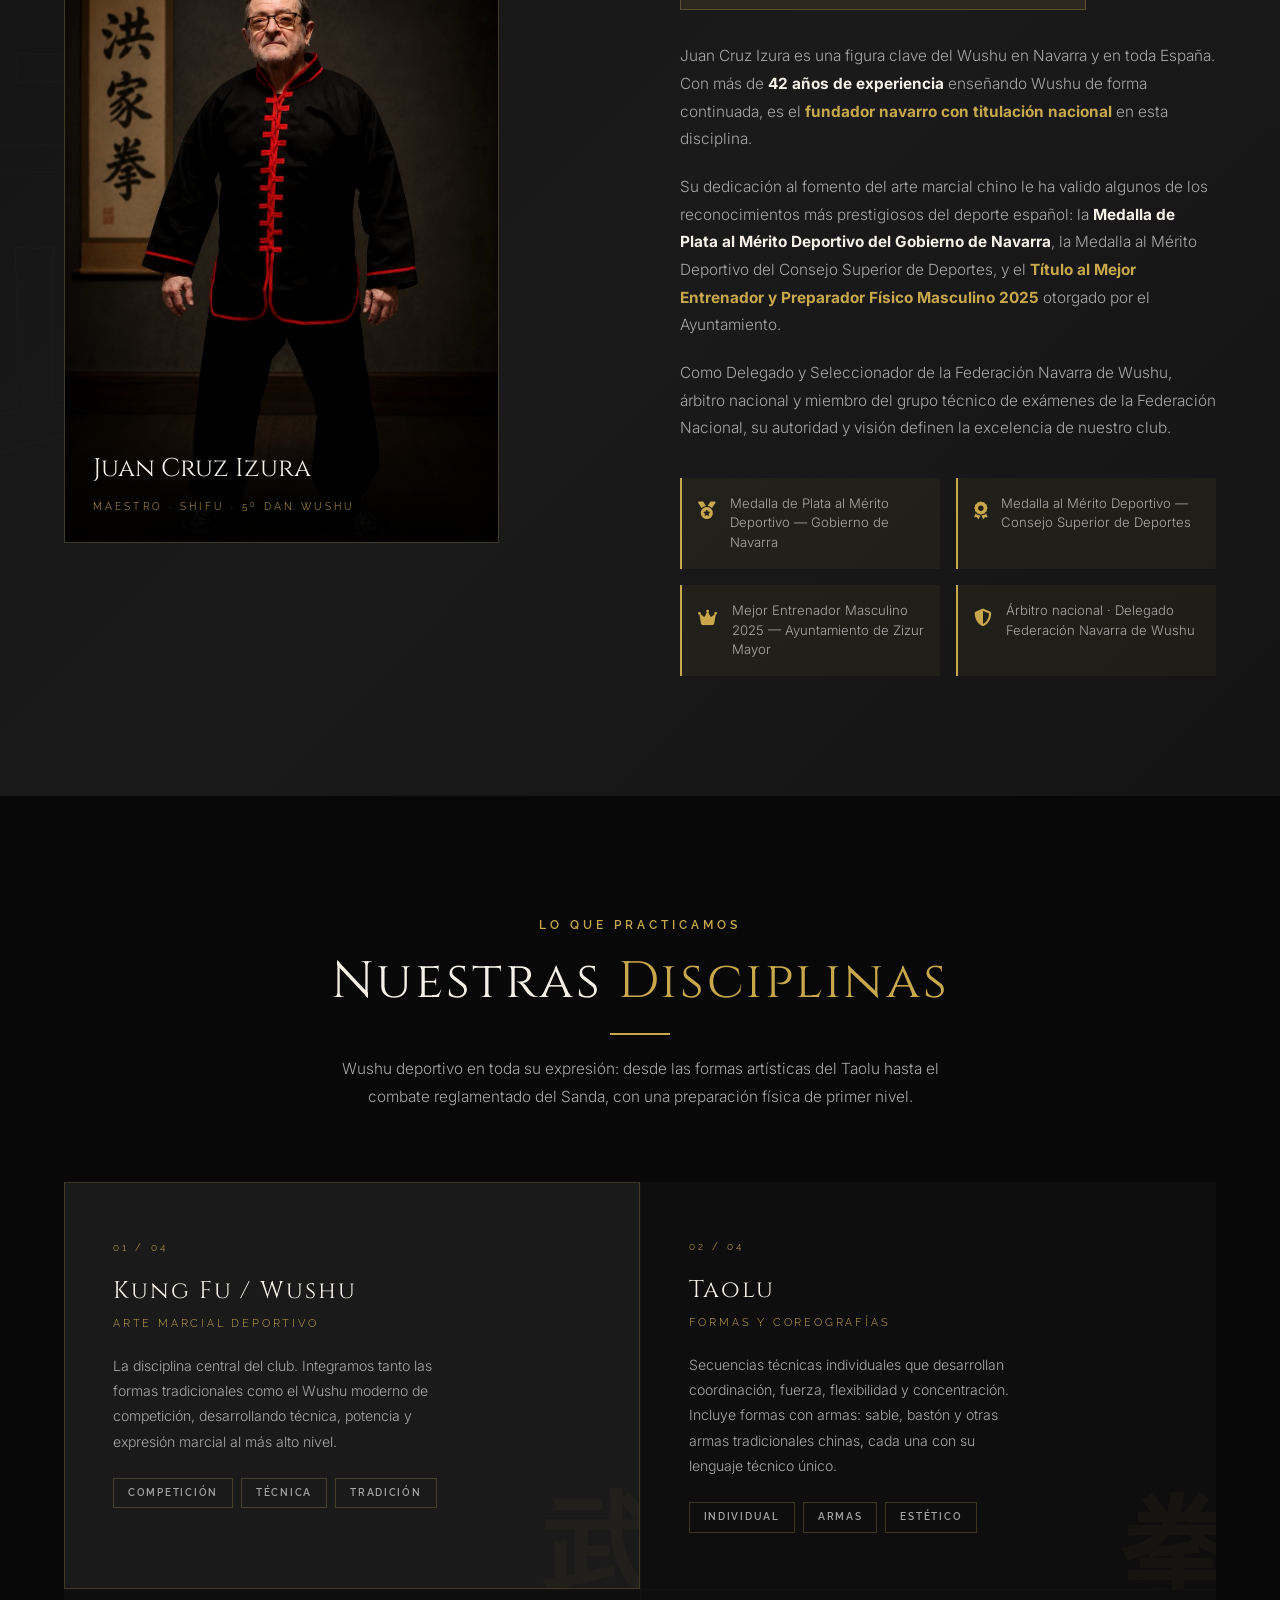
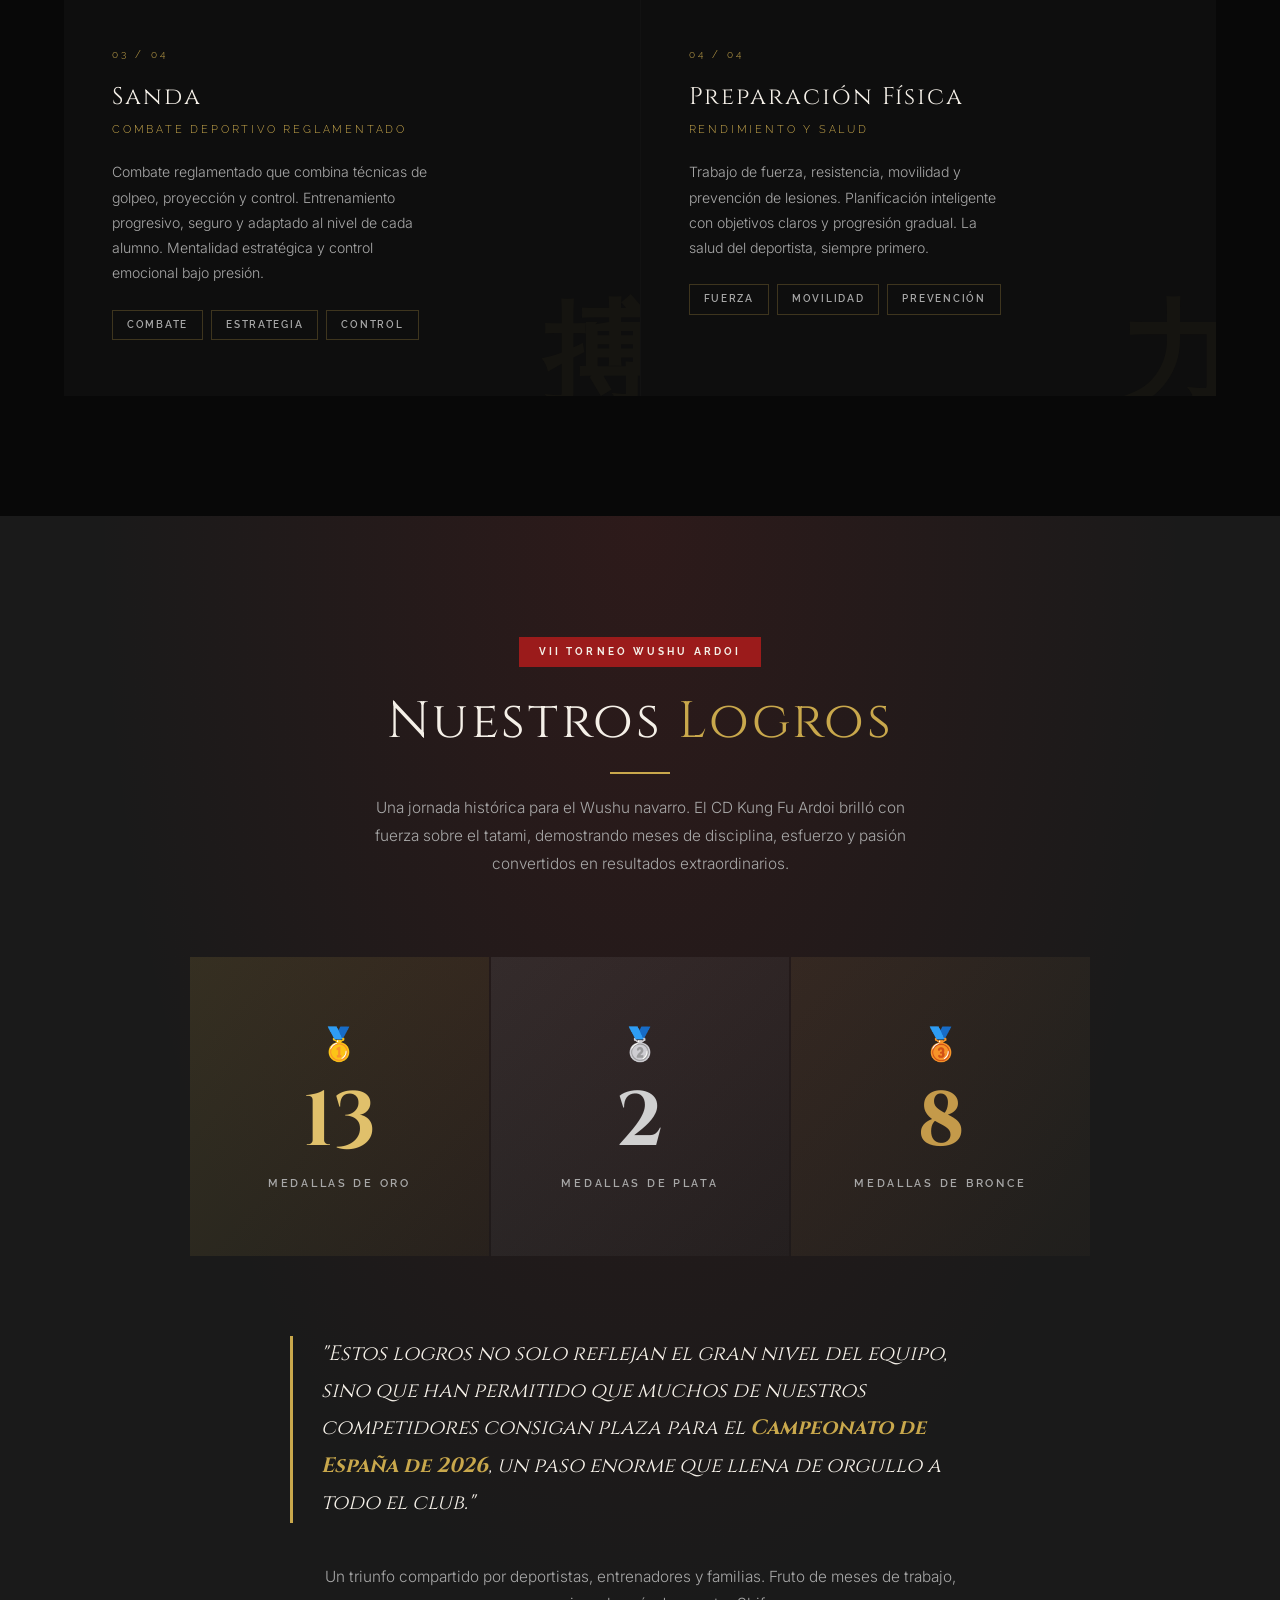
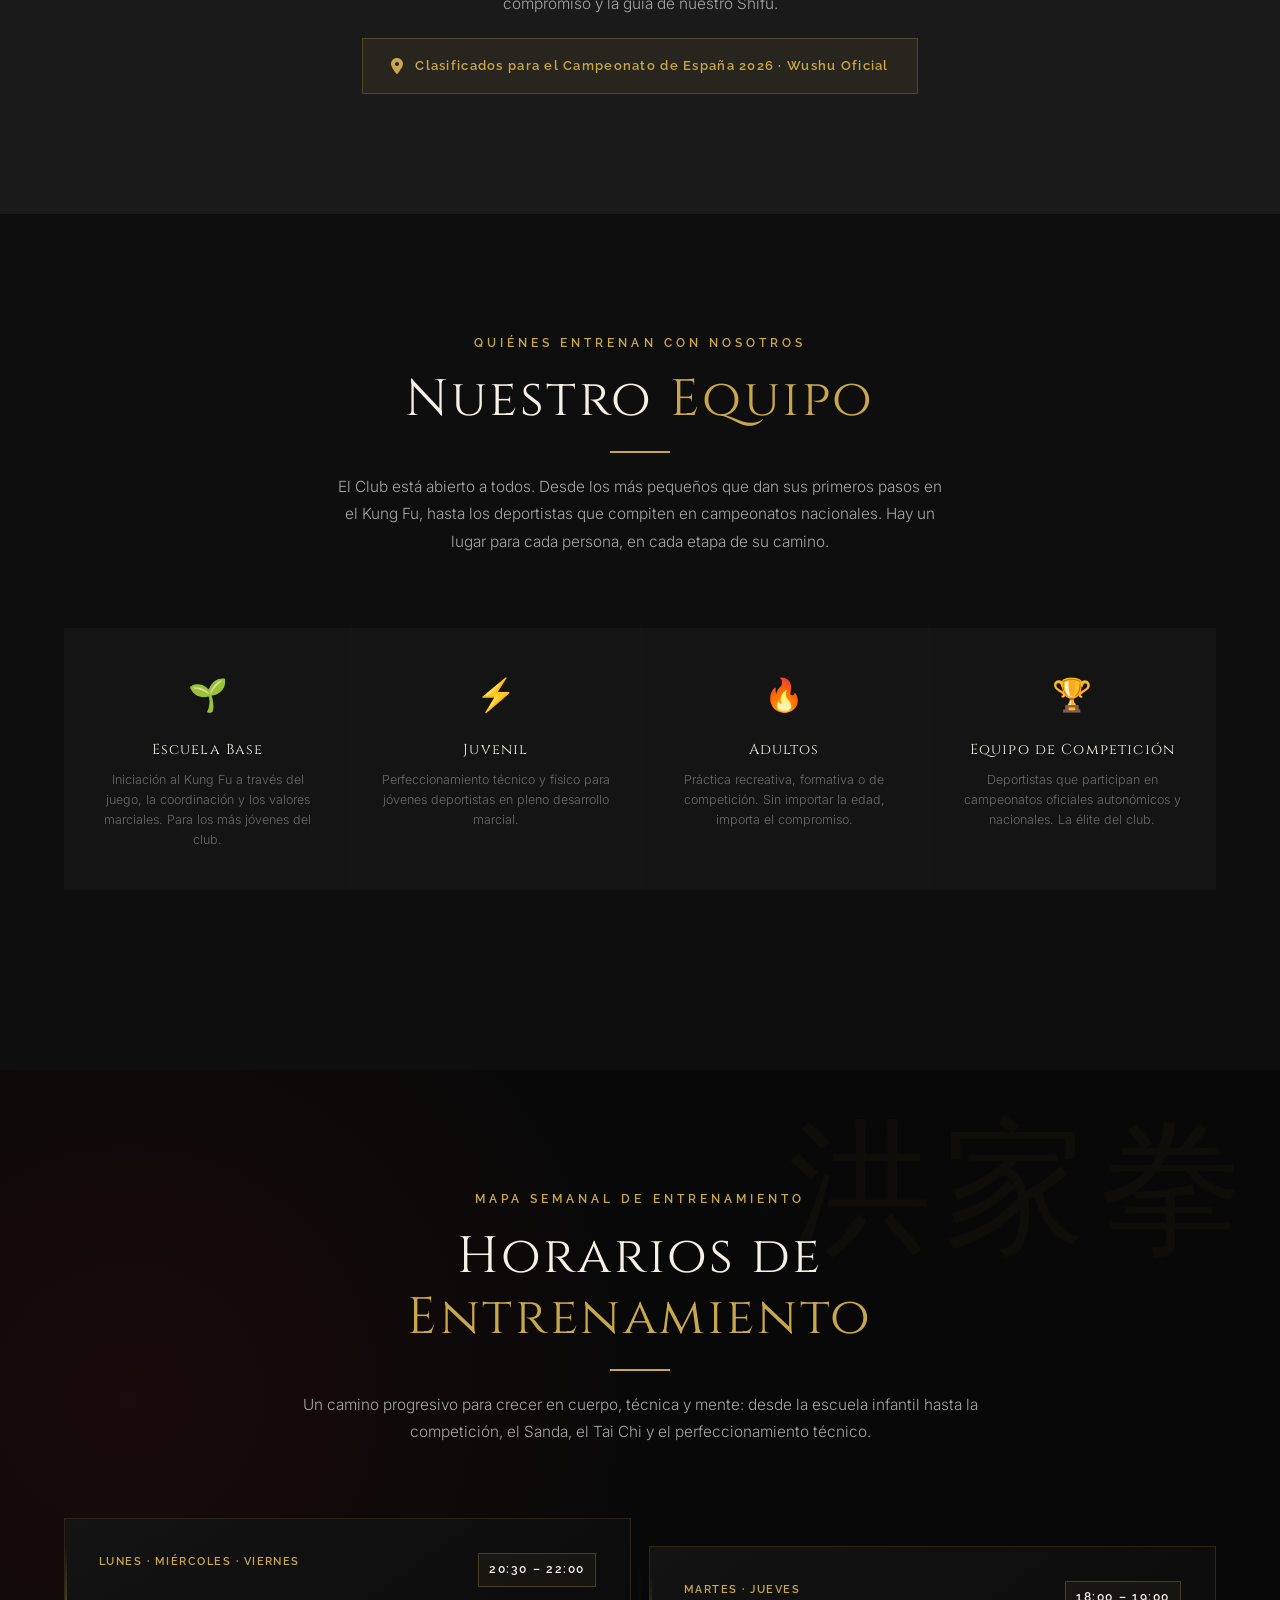
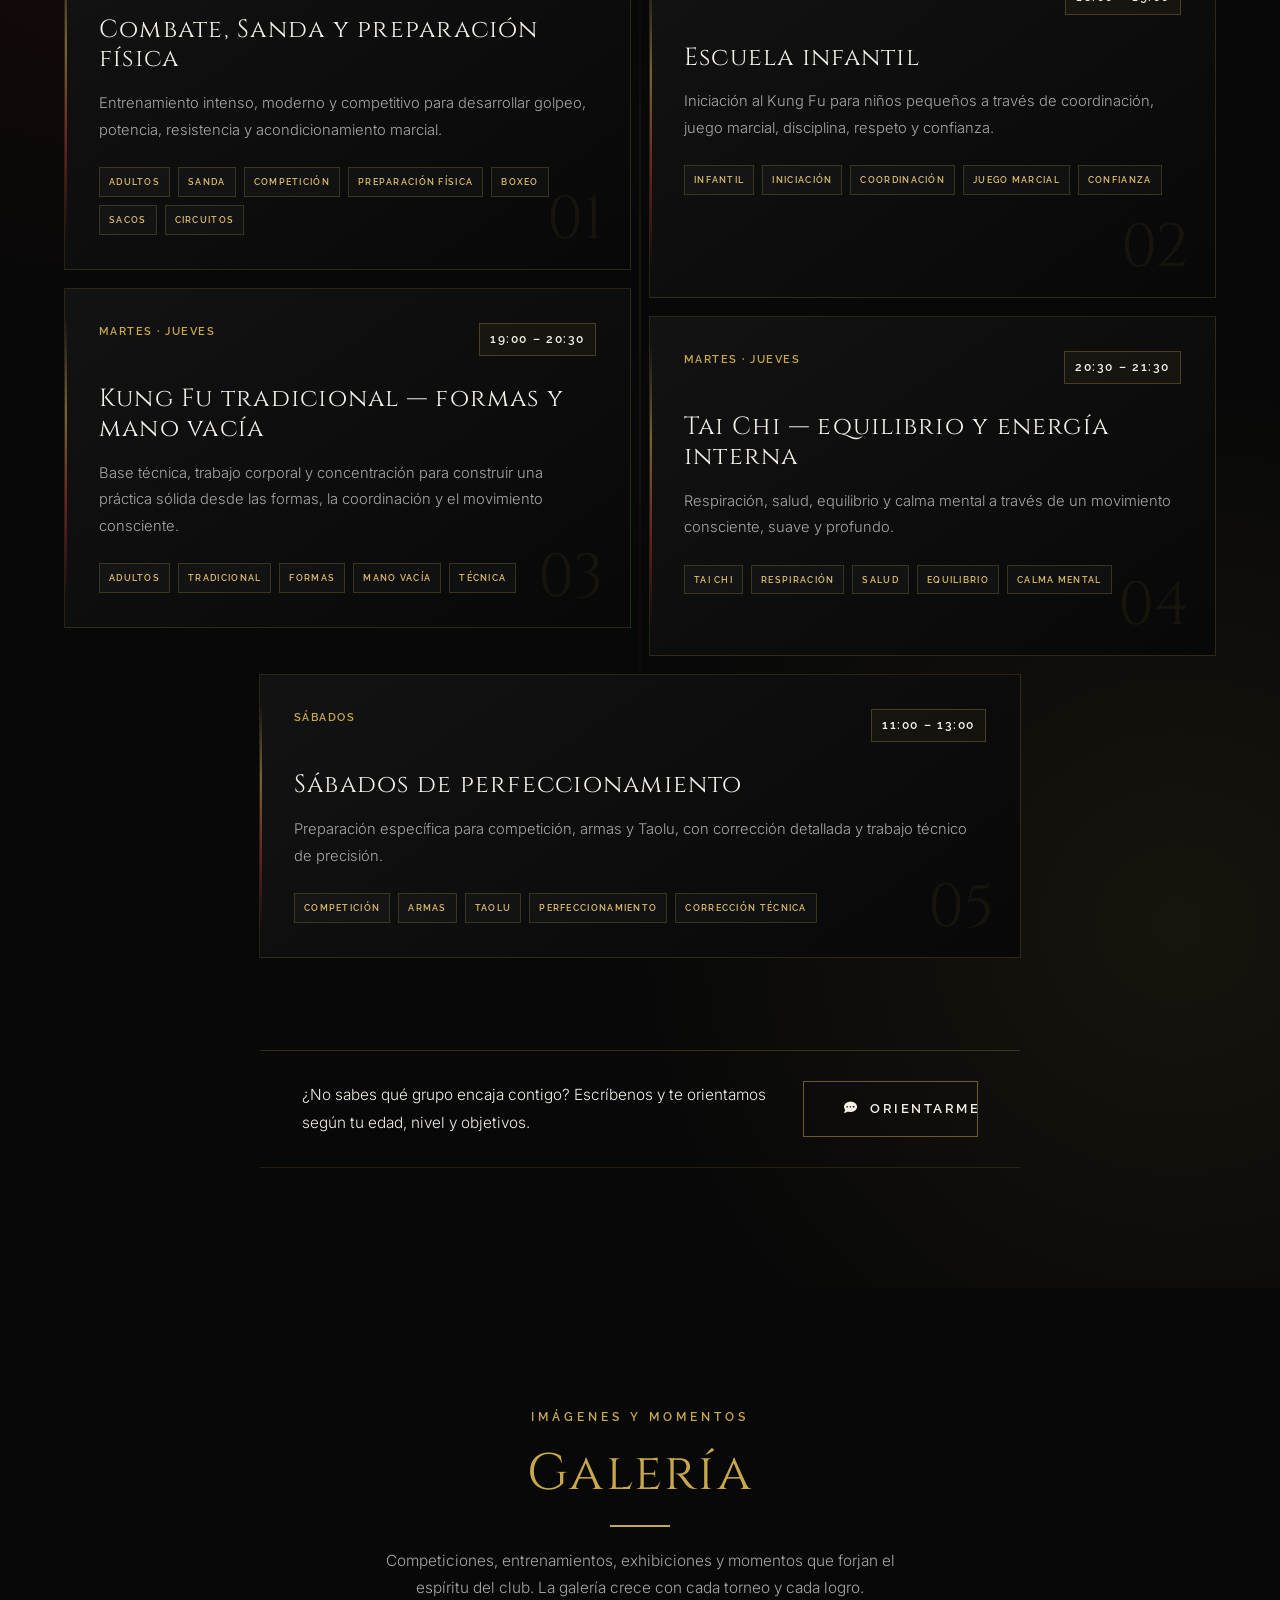
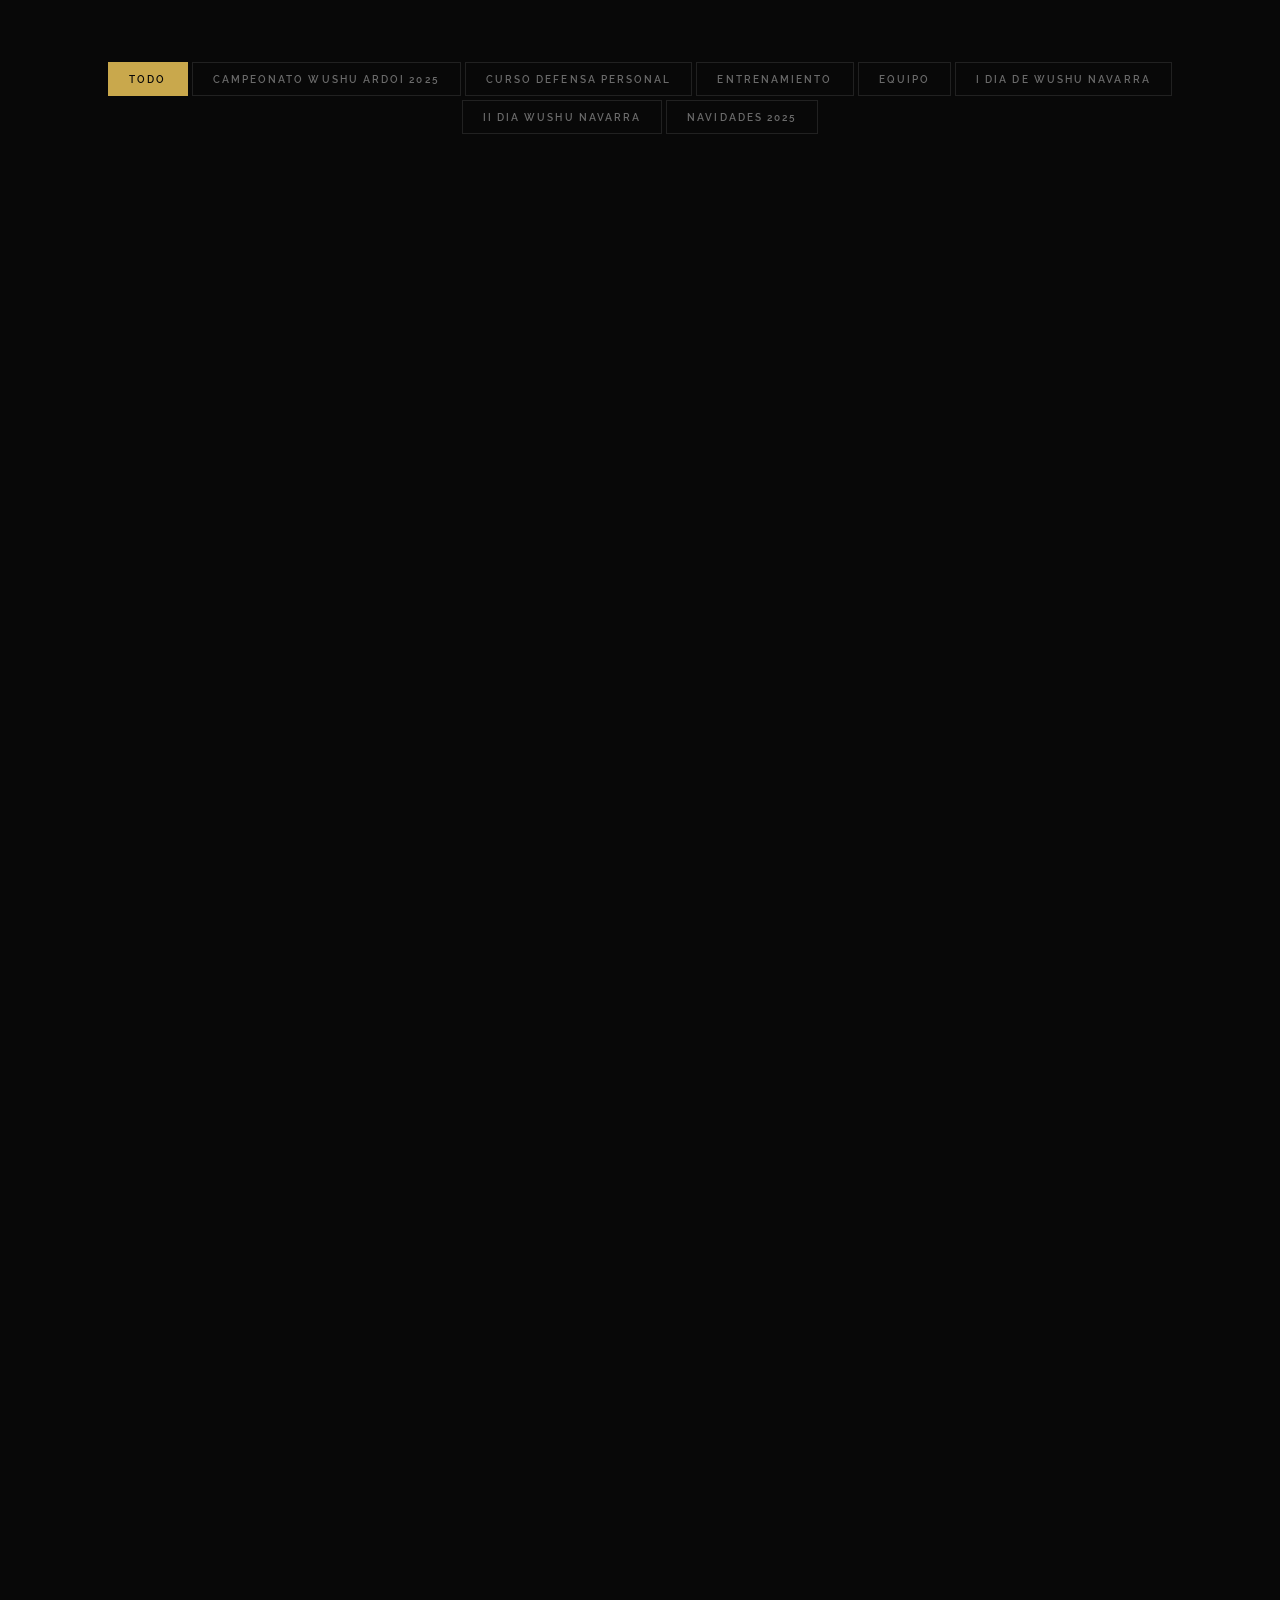
==== commit 9e9e5ff7: "Update homepage and martial visuals" ====
--- a/index.html
+++ b/index.html
@@ -28,7 +28,8 @@
   <link rel="stylesheet" href="https://cdnjs.cloudflare.com/ajax/libs/font-awesome/6.5.0/css/all.min.css" />
 
   <!-- Estilos -->
-  <link rel="stylesheet" href="css/styles.css?v=horarios-menu" />
+  <link rel="preload" as="image" href="assets/images/hero-hung-gar-bg.jpg" />
+  <link rel="stylesheet" href="css/styles.css?v=hero-cover" />
 
   <!-- Netlify Identity (para CMS admin flotante) -->
   <script src="https://identity.netlify.com/v1/netlify-identity-widget.js" defer></script>
@@ -219,7 +220,14 @@
       <div class="porque-visual reveal-left">
         <div class="porque-frame">
           <div class="porque-frame-inner">
-            <div class="porque-symbol" aria-hidden="true">功</div>
+            <img
+              class="porque-frame-img"
+              src="assets/images/porque-hung-gar.jpg"
+              alt=""
+              aria-hidden="true"
+              loading="lazy"
+            />
+            <div class="porque-symbol" aria-hidden="true">洪家拳</div>
           </div>
         </div>
         <div class="porque-frame-border" aria-hidden="true"></div>
@@ -349,11 +357,13 @@
         <div class="shifu-portrait-border" aria-hidden="true"></div>
         <div class="shifu-portrait-frame">
           <div class="shifu-portrait-frame-inner">
-            <div class="shifu-silhouette" aria-hidden="true">
-              <i class="fas fa-user-circle"></i>
-            </div>
-          </div>
-          <!-- Espacio para foto real — reemplazar con <img src="assets/images/shifu.jpg" alt="Juan Cruz Izura"> -->
+            <img
+              class="shifu-portrait-img"
+              src="assets/images/shifu-juan-cruz.jpg"
+              alt="Juan Cruz Izura, maestro Shifu de C.D. Kung Fu Ardoi"
+              loading="lazy"
+            />
+          </div>
           <div class="shifu-portrait-label">
             <span class="shifu-portrait-name">Juan Cruz Izura</span>
             <span class="shifu-portrait-title">Maestro · Shifu · 5º DAN Wushu</span>
--- a/css/styles.css
+++ b/css/styles.css
@@ -412,6 +412,17 @@
   position: absolute;
   inset: 0;
   z-index: 0;
+}
+
+.hero-bg::before {
+  content: '';
+  position: absolute;
+  inset: 0;
+  background-image: url('../assets/images/hero-hung-gar-bg.jpg');
+  background-size: cover;
+  background-position: center right;
+  filter: saturate(0.94) contrast(1.04);
+  transform: scale(1.01);
 }
 
 /* Geometric pattern de fondo */
@@ -432,6 +443,8 @@
       rgba(201,168,76,0.04) 80px
     );
   animation: patternShift 20s linear infinite;
+  opacity: 0.18;
+  mix-blend-mode: soft-light;
 }
 
 @keyframes patternShift {
@@ -443,21 +456,22 @@
   position: absolute;
   inset: 0;
   background:
-    radial-gradient(ellipse at 70% 50%, rgba(155,27,27,0.12) 0%, transparent 60%),
-    radial-gradient(ellipse at 20% 80%, rgba(201,168,76,0.06) 0%, transparent 50%),
-    linear-gradient(135deg, rgba(8,8,8,0.95) 0%, rgba(14,14,14,0.7) 100%);
+    radial-gradient(ellipse at 78% 48%, rgba(201,168,76,0.08) 0%, transparent 38%),
+    radial-gradient(ellipse at 18% 76%, rgba(155,27,27,0.22) 0%, transparent 44%),
+    linear-gradient(90deg, rgba(3,3,3,0.98) 0%, rgba(5,5,5,0.92) 28%, rgba(8,8,8,0.58) 52%, rgba(8,8,8,0.18) 78%, rgba(8,8,8,0.38) 100%),
+    linear-gradient(180deg, rgba(0,0,0,0.66) 0%, rgba(0,0,0,0.14) 34%, rgba(0,0,0,0.72) 100%);
 }
 
 /* Kanji decorativo */
 .hero-kanji {
   position: absolute;
-  right: 5%;
+  right: 40%;
   top: 50%;
   transform: translateY(-50%);
-  font-size: clamp(180px, 25vw, 380px);
+  font-size: clamp(160px, 20vw, 320px);
   line-height: 1;
   color: transparent;
-  -webkit-text-stroke: 1px rgba(201,168,76,0.06);
+  -webkit-text-stroke: 1px rgba(201,168,76,0.05);
   font-family: serif;
   user-select: none;
   pointer-events: none;
@@ -472,6 +486,7 @@
 .hero-content {
   position: relative;
   z-index: 10;
+  width: 100%;
   max-width: var(--container);
   margin: 0 auto;
   padding: 0 clamp(20px, 5vw, 80px);
@@ -596,7 +611,7 @@
   bottom: 40px;
   left: 50%;
   transform: translateX(-50%);
-  display: flex;
+  display: none;
   flex-direction: column;
   align-items: center;
   gap: 10px;
@@ -733,34 +748,55 @@
   aspect-ratio: 3/4;
   max-height: 560px;
   background: var(--charcoal);
+  border: 1px solid rgba(201,168,76,0.16);
   overflow: hidden;
 }
 
 .porque-frame-inner {
+  position: absolute;
+  inset: 0;
+  background: var(--charcoal);
+  display: flex;
+  align-items: center;
+  justify-content: center;
+}
+
+.porque-frame-inner::after {
+  content: '';
   position: absolute;
   inset: 0;
   background:
-    radial-gradient(ellipse at 40% 40%, rgba(155,27,27,0.25) 0%, transparent 60%),
-    linear-gradient(135deg, var(--charcoal) 0%, var(--dark) 100%);
-  display: flex;
-  align-items: center;
-  justify-content: center;
+    radial-gradient(ellipse at 50% 36%, rgba(201,168,76,0.1) 0%, transparent 42%),
+    linear-gradient(180deg, rgba(0,0,0,0.08) 0%, rgba(0,0,0,0.58) 100%);
+  pointer-events: none;
+}
+
+.porque-frame-img {
+  width: 100%;
+  height: 100%;
+  object-fit: cover;
+  object-position: center;
+  filter: contrast(1.04) saturate(0.95);
 }
 
 .porque-symbol {
-  font-size: 12rem;
-  color: transparent;
-  -webkit-text-stroke: 1px rgba(201,168,76,0.2);
+  position: absolute;
+  top: 12%;
+  left: 50%;
+  transform: translateX(-50%);
+  z-index: 1;
+  writing-mode: vertical-rl;
+  text-orientation: upright;
+  font-size: clamp(3.9rem, 7vw, 6.3rem);
+  line-height: 1.06;
+  letter-spacing: 0.08em;
+  color: rgba(245,240,232,0.9);
+  text-shadow: 0 0 18px rgba(0,0,0,0.85), 0 0 34px rgba(201,168,76,0.22);
   font-family: serif;
 }
 
 .porque-frame-border {
-  position: absolute;
-  top: 16px; left: 16px;
-  right: -16px; bottom: -16px;
-  border: 1px solid rgba(201,168,76,0.2);
-  pointer-events: none;
-  z-index: -1;
+  display: none;
 }
 
 .porque-quote {
@@ -949,6 +985,7 @@
   aspect-ratio: 3/4;
   max-height: 580px;
   background: var(--charcoal-mid);
+  border: 1px solid rgba(201,168,76,0.18);
   position: relative;
   overflow: hidden;
 }
@@ -964,6 +1001,14 @@
   justify-content: center;
 }
 
+.shifu-portrait-img {
+  width: 100%;
+  height: 100%;
+  object-fit: cover;
+  object-position: 50% 16%;
+  filter: contrast(1.03) saturate(0.96);
+}
+
 .shifu-silhouette {
   opacity: 0.15;
   font-size: 14rem;
@@ -973,8 +1018,9 @@
 .shifu-portrait-label {
   position: absolute;
   bottom: 0; left: 0; right: 0;
-  background: linear-gradient(to top, rgba(0,0,0,0.9) 0%, transparent 100%);
-  padding: 40px 28px 24px;
+  background:
+    linear-gradient(to top, rgba(0,0,0,0.94) 0%, rgba(0,0,0,0.72) 48%, transparent 100%);
+  padding: 58px 28px 24px;
 }
 
 .shifu-portrait-name {
@@ -993,11 +1039,7 @@
 }
 
 .shifu-portrait-border {
-  position: absolute;
-  top: -16px; left: -16px;
-  right: 16px; bottom: 16px;
-  border: 1px solid rgba(201,168,76,0.15);
-  pointer-events: none;
+  display: none;
 }
 
 .shifu-content {}
@@ -2756,6 +2798,19 @@
 
 /* Hero: stats visibles en tablets */
 @media (max-width: 900px) {
+  .hero-bg::before {
+    background-position: 68% center;
+  }
+  .hero-overlay {
+    background:
+      radial-gradient(ellipse at 72% 42%, rgba(201,168,76,0.08) 0%, transparent 34%),
+      linear-gradient(90deg, rgba(3,3,3,0.97) 0%, rgba(4,4,4,0.88) 40%, rgba(7,7,7,0.56) 72%, rgba(7,7,7,0.5) 100%),
+      linear-gradient(180deg, rgba(0,0,0,0.74) 0%, rgba(0,0,0,0.32) 42%, rgba(0,0,0,0.78) 100%);
+  }
+  .hero-kanji {
+    right: 10%;
+    opacity: 0.55;
+  }
   .hero-stats {
     display: flex;
     flex-direction: row;
@@ -2772,6 +2827,23 @@
 
 /* Hero: texto más compacto en móvil */
 @media (max-width: 480px) {
+  #hero {
+    min-height: 100svh;
+  }
+  .hero-bg::before {
+    background-position: 72% center;
+    transform: scale(1.04);
+  }
+  .hero-overlay {
+    background:
+      linear-gradient(90deg, rgba(2,2,2,0.98) 0%, rgba(3,3,3,0.88) 58%, rgba(5,5,5,0.56) 100%),
+      linear-gradient(180deg, rgba(0,0,0,0.82) 0%, rgba(0,0,0,0.26) 44%, rgba(0,0,0,0.84) 100%);
+  }
+  .hero-kanji {
+    right: -18%;
+    font-size: clamp(130px, 42vw, 210px);
+    opacity: 0.36;
+  }
   .hero-title-line2,
   .hero-title-line3 { font-size: clamp(2.6rem, 14vw, 4rem); }
   .hero-eyebrow-text { font-size: 0.58rem; letter-spacing: 0.2em; }
